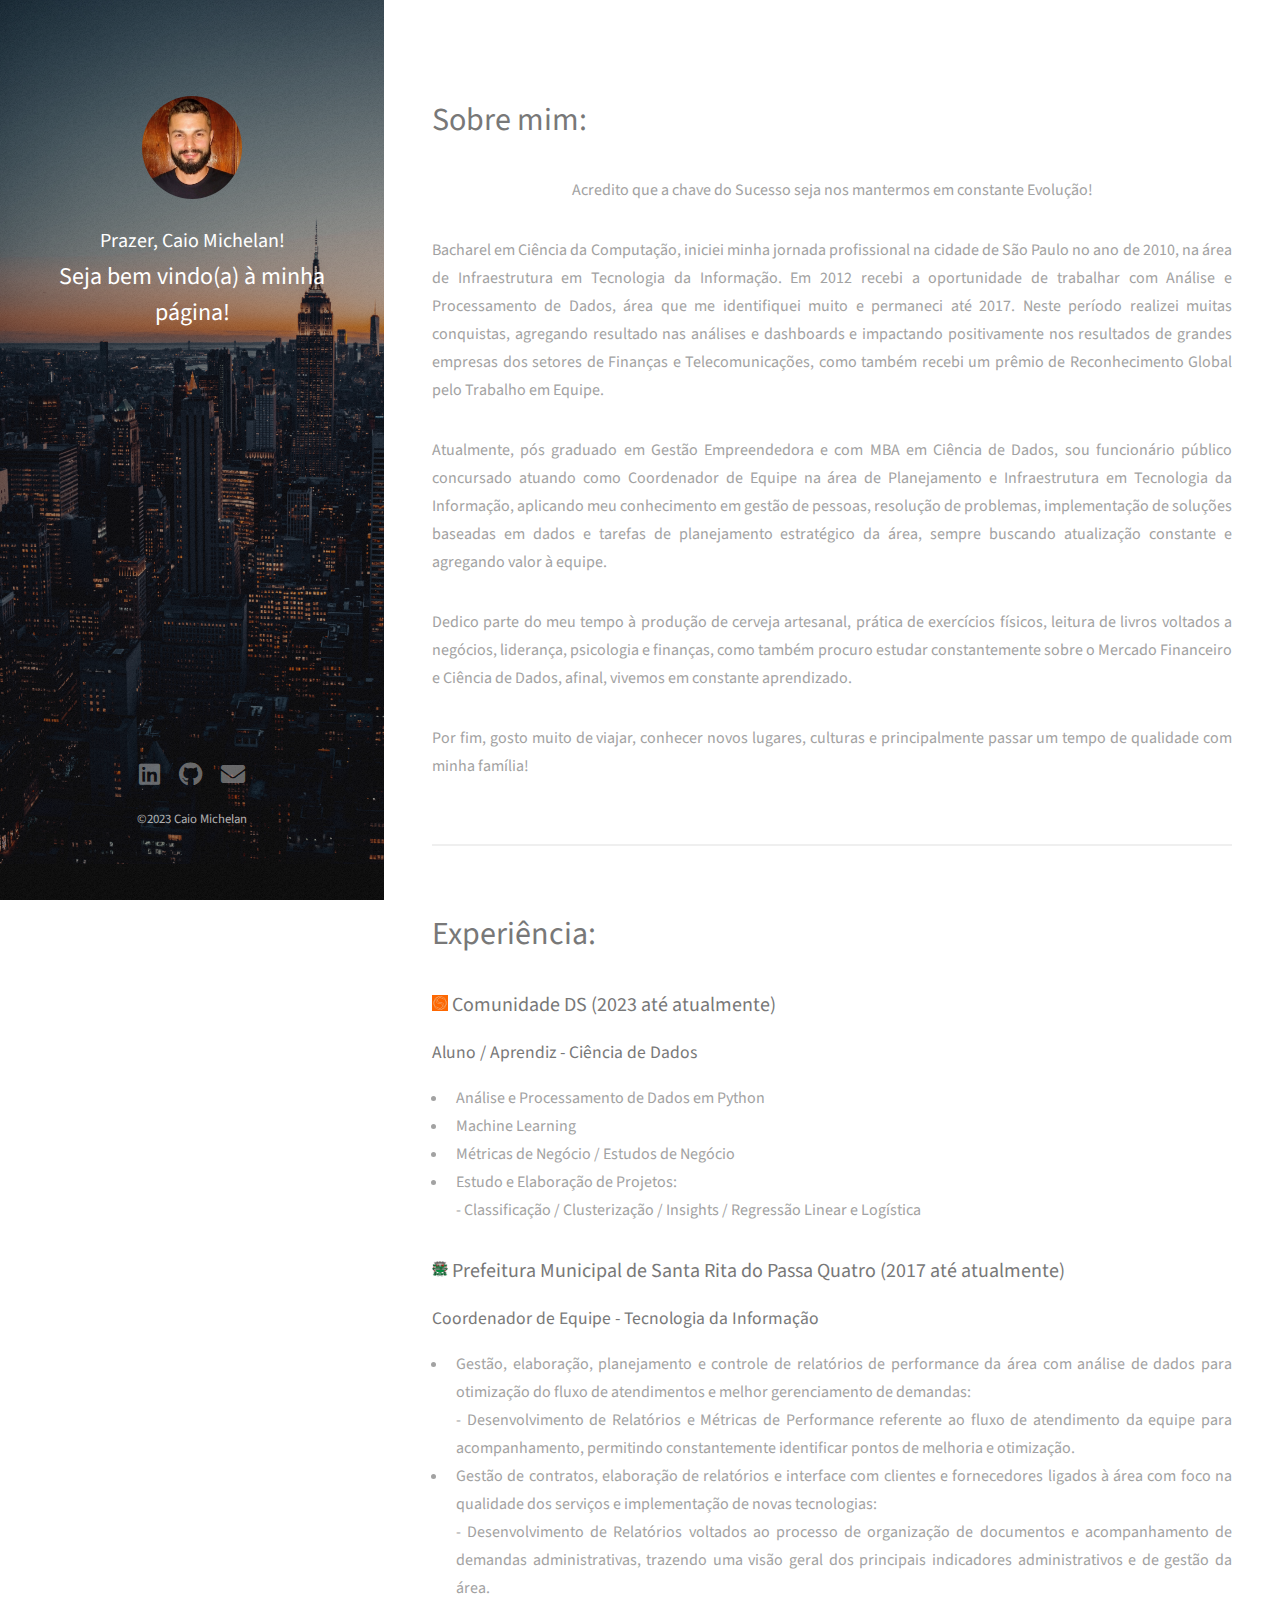
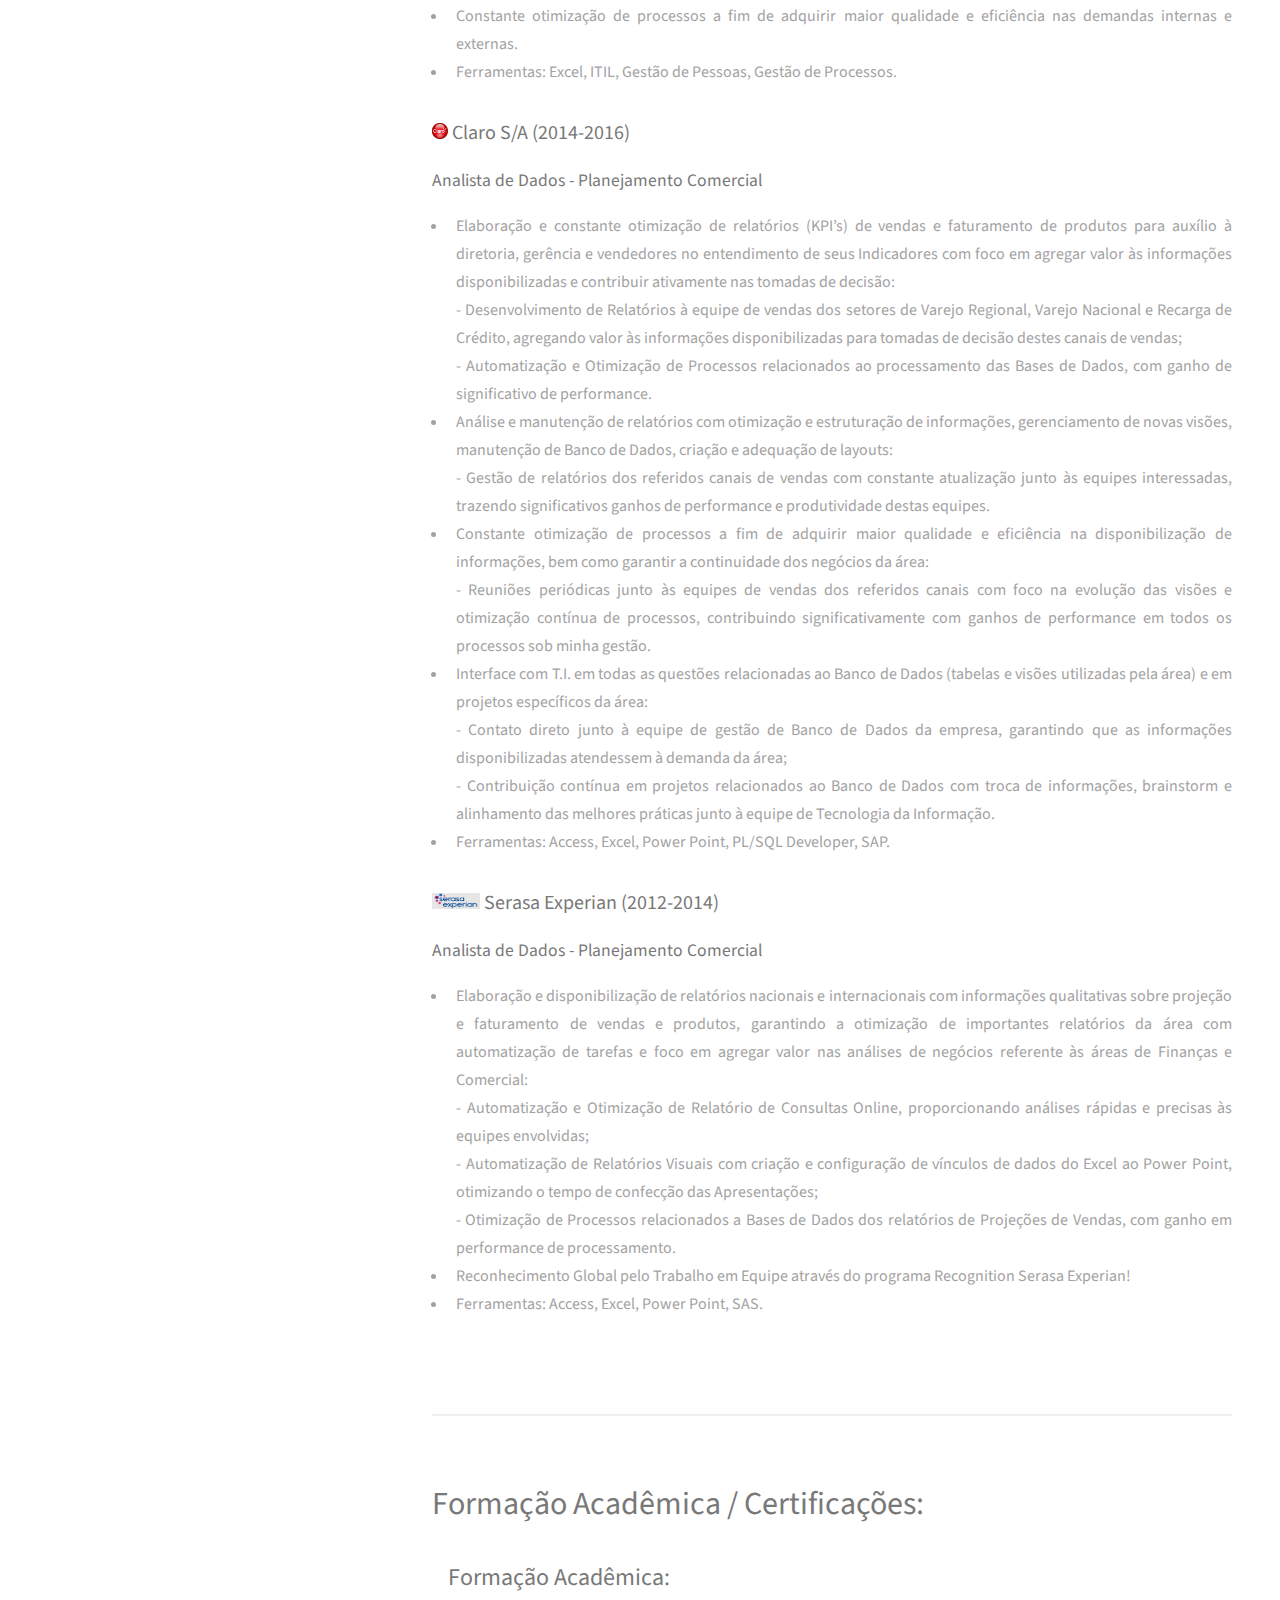
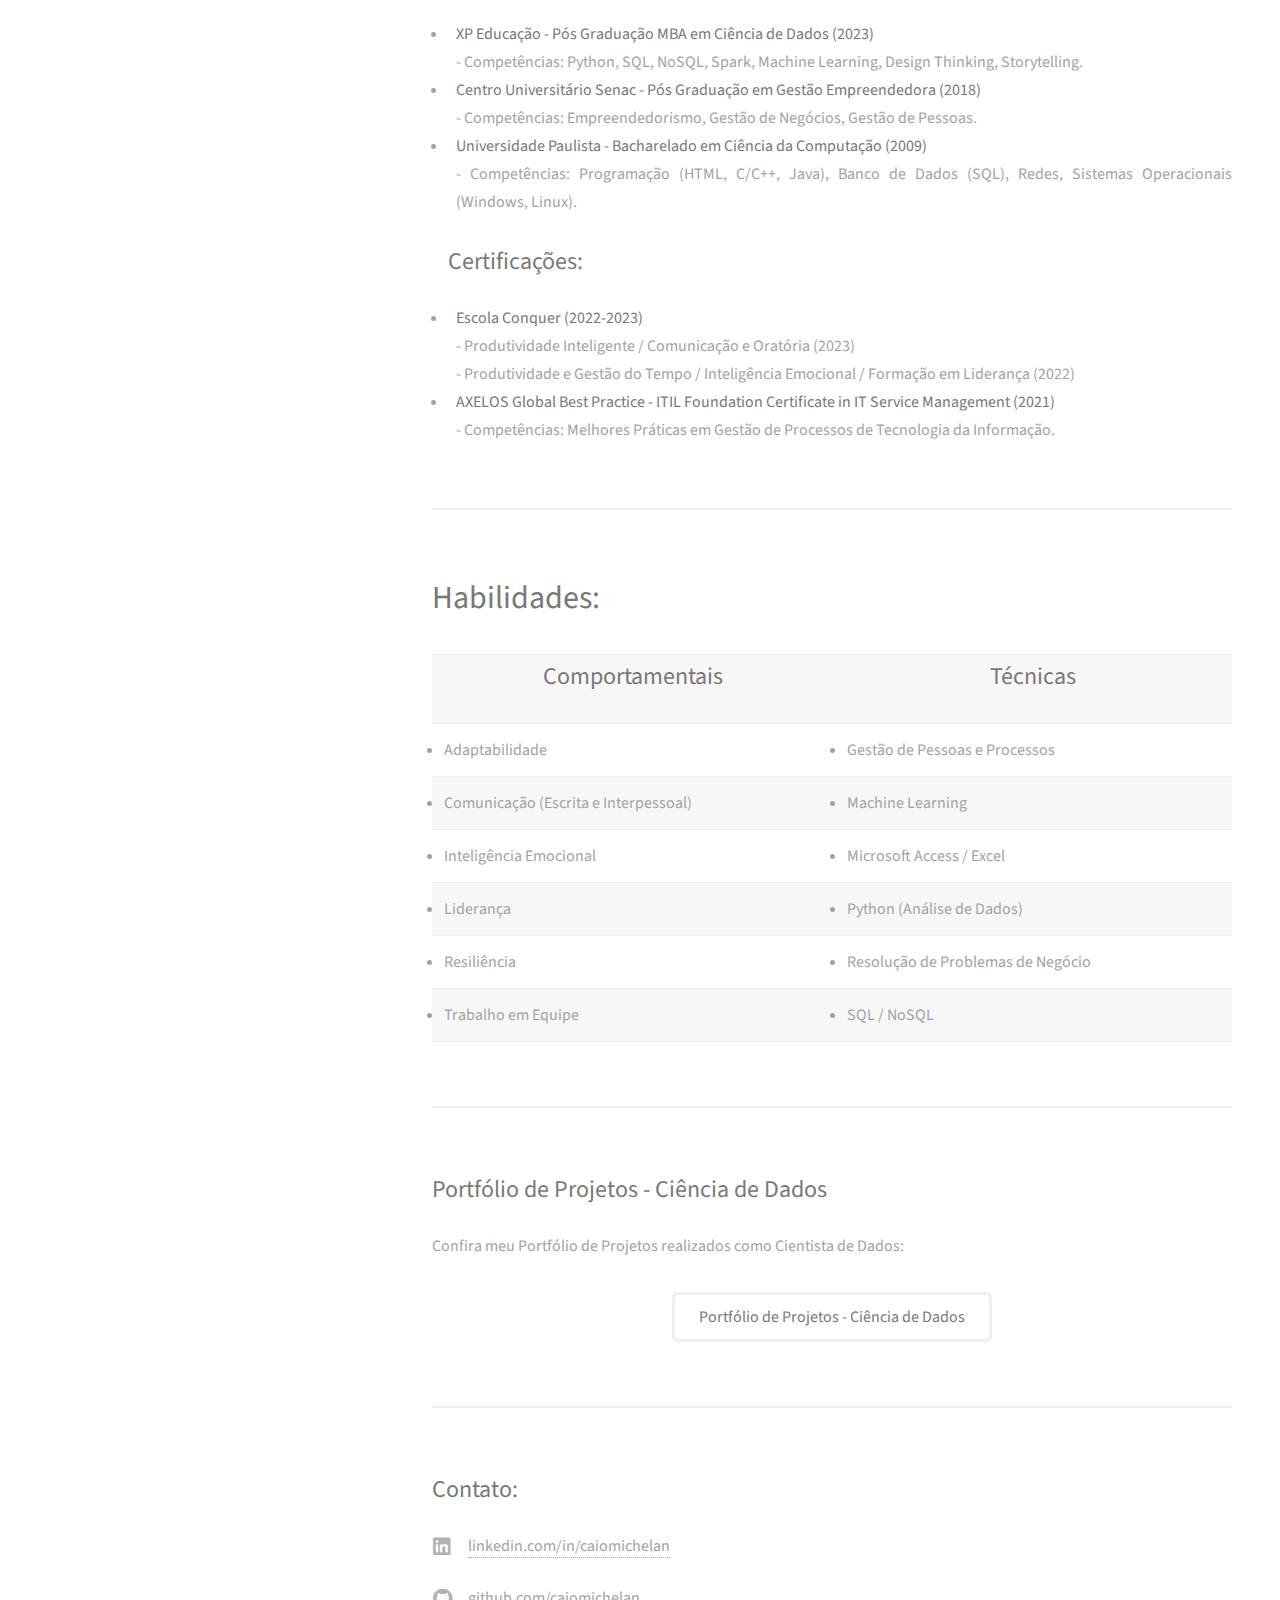
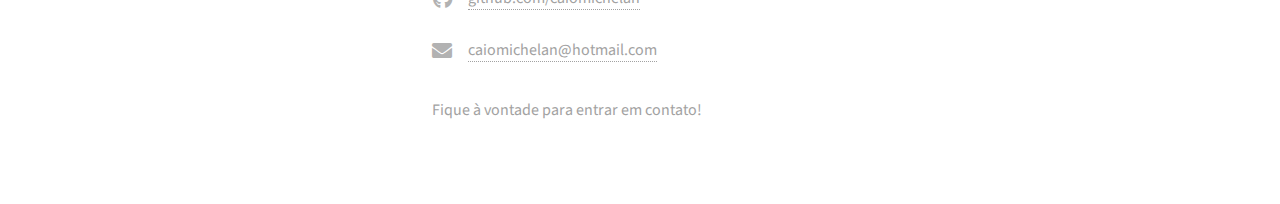
==== index.html @ e82c830a "Update Data" ====
<!DOCTYPE HTML>
<!--
	Página Pessoal
	Caio Michelan de Macedo
	Informações pessoais e profissionais
-->
<html>
	<head>
		<title>Caio Michelan</title>
		<meta charset="utf-8" />
		<meta name="viewport" content="width=device-width, initial-scale=1, user-scalable=no" />
		<link rel="stylesheet" href="assets/css/main.css" />
	</head>
	<body class="is-preload">

		<!-- Header -->
			<header id="header">
				<div class="inner" Align="center">
					<a href="index.html" class="image avatar"><img src="images/caio_michelan.jpg" alt="" /></a>
					<h1 Align="center"><strong>Prazer, Caio Michelan!<br /></strong></h1>
						<h2 Align="center">Seja bem vindo(a) à minha página!<br /></h2>
				</div>
			</header>

		<!-- Main -->
			<div id="main">

				<!-- About -->
					<section id="one">
						<header class="major">
							<h2>Sobre mim:</h2>
						</header>
						<p Align="center">Acredito que a chave do Sucesso seja nos mantermos em constante Evolução!</p>

						<p Align="justify">Bacharel em Ciência da Computação, iniciei minha jornada profissional na cidade de São Paulo no ano de 2010, 
							na área de Infraestrutura em Tecnologia da Informação. Em 2012 recebi a oportunidade de trabalhar com Análise e Processamento de Dados, 
							área que me identifiquei muito e permaneci até 2017. Neste período realizei muitas conquistas, 
							agregando resultado nas análises e dashboards e impactando positivamente nos resultados de grandes empresas dos setores de Finanças e Telecomunicações, 
							como também recebi um prêmio de Reconhecimento Global pelo Trabalho em Equipe.</p>
						<p Align="justify">Atualmente, pós graduado em Gestão Empreendedora e com MBA em Ciência de Dados, 
							sou funcionário público concursado atuando como Coordenador de Equipe na área de Planejamento e Infraestrutura em Tecnologia da Informação, 
							aplicando meu conhecimento em gestão de pessoas, resolução de problemas, implementação de soluções baseadas em dados e tarefas de planejamento 
							estratégico da área, sempre buscando atualização constante e agregando valor à equipe.</p>
							
						<p Align="justify">Dedico parte do meu tempo à produção de cerveja artesanal, prática de exercícios físicos, leitura de livros voltados a negócios, liderança, psicologia e finanças, 
							como também procuro estudar constantemente sobre o Mercado Financeiro e Ciência de Dados, afinal, vivemos em constante aprendizado.</p>
							
						<p Align="justify">Por fim, gosto muito de viajar, conhecer novos lugares, culturas e principalmente passar um tempo de qualidade com minha família!</p>
						</ul>
					</section>

				<!-- Experience -->
				<section id="two">
					<header class="major">
						<h2>Experiência:</h2>
					</header>
					<div class="row">
						<div>
							<h3> <img src="images/Comunidade_DS.jpg" width="16" height="16" /> Comunidade DS (2023 até atualmente)</h3>
							<h4>Aluno / Aprendiz - Ciência de Dados</h4>
							<ul>
								<li>Análise e Processamento de Dados em Python</li>
								<li>Machine Learning</li>
								<li>Métricas de Negócio / Estudos de Negócio</li>
								<li>Estudo e Elaboração de Projetos: <br />
									- Classificação / Clusterização / Insights / Regressão Linear e Logística
								</li>
							</ul>
							<h3> <img src="images/Prefeitura_Santa_Rita.jpg" width="16" height="16" /> Prefeitura Municipal de Santa Rita do Passa Quatro (2017 até atualmente)</h3>
							<h4>Coordenador de Equipe - Tecnologia da Informação</h4>
							<ul>
								<li Align="justify">Gestão, elaboração, planejamento e controle de relatórios de performance da área com análise de dados para otimização 
									do fluxo de atendimentos e melhor gerenciamento de demandas: <br />
									- Desenvolvimento de Relatórios e Métricas de Performance referente ao fluxo de atendimento da equipe para acompanhamento, 
									permitindo constantemente identificar pontos de melhoria e otimização.</li>
								<li Align="justify">Gestão de contratos, elaboração de relatórios e interface com clientes e fornecedores ligados à área com foco na qualidade 
									dos serviços e implementação de novas tecnologias: <br />
									- Desenvolvimento de Relatórios voltados ao processo de organização de documentos e acompanhamento de demandas administrativas, 
									trazendo uma visão geral dos principais indicadores administrativos e de gestão da área.</li>
								<li Align="justify">Constante otimização de processos a fim de adquirir maior qualidade e eficiência nas demandas internas e externas.</li>
								<li Align="justify">Ferramentas: Excel, ITIL, Gestão de Pessoas, Gestão de Processos.</li>
							</ul>
							<h3> <img src="images/Claro.jpg" width="16" height="16" /> Claro S/A (2014-2016)</h3>
							<h4>Analista de Dados - Planejamento Comercial</h4>
							<ul>
								<li Align="justify">Elaboração e constante otimização de relatórios (KPI’s) de vendas e faturamento de produtos para auxílio à diretoria, 
									gerência e vendedores no entendimento de seus Indicadores com foco em agregar valor às informações disponibilizadas e contribuir ativamente 
									nas tomadas de decisão: <br />
									- Desenvolvimento de Relatórios à equipe de vendas dos setores de Varejo Regional, Varejo Nacional e Recarga de Crédito, 
									agregando valor às informações disponibilizadas para tomadas de decisão destes canais de vendas; <br />
									- Automatização e Otimização de Processos relacionados ao processamento das Bases de Dados, com ganho de significativo de performance.</li>
								<li Align="justify">Análise e manutenção de relatórios com otimização e estruturação de informações, gerenciamento de novas visões, 
									manutenção de Banco de Dados, criação e adequação de layouts: <br />
									- Gestão de relatórios dos referidos canais de vendas com constante atualização junto às equipes interessadas, 
									trazendo significativos ganhos de performance e produtividade destas equipes.</li>
								<li Align="justify">Constante otimização de processos a fim de adquirir maior qualidade e eficiência na disponibilização de informações, 
									bem como garantir a continuidade dos negócios da área: <br />
									- Reuniões periódicas junto às equipes de vendas dos referidos canais com foco na evolução das visões e otimização contínua de processos, 
									contribuindo significativamente com ganhos de performance em todos os processos sob minha gestão.</li>
								<li Align="justify">Interface com T.I. em todas as questões relacionadas ao Banco de Dados (tabelas e visões utilizadas pela área) e em projetos específicos da área: <br />
									- Contato direto junto à equipe de gestão de Banco de Dados da empresa, garantindo que as informações disponibilizadas atendessem à 
									demanda da área; <br />
									- Contribuição contínua em projetos relacionados ao Banco de Dados com troca de informações, brainstorm e alinhamento das melhores práticas 
									junto à equipe de Tecnologia da Informação.</li>
								<li Align="justify">Ferramentas: Access, Excel, Power Point, PL/SQL Developer, SAP.</li>
							</ul>
							<h3> <img src="images/Serasa.jpg" width="48" height="16" /> Serasa Experian (2012-2014)</h3>
							<h4>Analista de Dados - Planejamento Comercial</h4>
							<ul>
								<li Align="justify">Elaboração e disponibilização de relatórios nacionais e internacionais com informações 
									qualitativas sobre projeção e faturamento de vendas e produtos, garantindo a otimização de importantes 
									relatórios da área com automatização de tarefas e foco em agregar valor nas análises de negócios referente 
									às áreas de Finanças e Comercial: <br />
								- Automatização e Otimização de Relatório de Consultas Online, proporcionando análises rápidas e precisas às equipes envolvidas; <br />
								- Automatização de Relatórios Visuais com criação e configuração de vínculos de dados do Excel ao Power Point, otimizando o tempo de confecção das Apresentações;<br />
								- Otimização de Processos relacionados a Bases de Dados dos relatórios de Projeções de Vendas, com ganho em performance de processamento.</li>
								<li Align="justify">Reconhecimento Global pelo Trabalho em Equipe através do programa Recognition Serasa Experian!</li>
								<li Align="justify">Ferramentas: Access, Excel, Power Point, SAS.</li>
							</ul>
						</div>
				</section>

				<!-- Academic Education -->
				<section id="three">
					<header class="major">
						<h2>Formação Acadêmica / Certificações:</h2>
					</header>
					<ul>
						<h2>Formação Acadêmica:</h2>
						<li Align="justify"><b>XP Educação - Pós Graduação MBA em Ciência de Dados (2023)</b><br />
							- Competências: Python, SQL, NoSQL, Spark, Machine Learning, Design Thinking, Storytelling.</li>
						<li Align="justify"><b>Centro Universitário Senac - Pós Graduação em Gestão Empreendedora (2018)</b><br />
							- Competências: Empreendedorismo, Gestão de Negócios, Gestão de Pessoas.</li>
						<li Align="justify"><b>Universidade Paulista - Bacharelado em Ciência da Computação (2009)</b><br />
							- Competências: Programação (HTML, C/C++, Java), Banco de Dados (SQL), Redes, Sistemas Operacionais (Windows, Linux).</li><br />
	
						<h2>Certificações:</h2>
						<li Align="justify"><b>Escola Conquer (2022-2023)</b><br />
							- Produtividade Inteligente / Comunicação e Oratória (2023) <br />
							- Produtividade e Gestão do Tempo / Inteligência Emocional / Formação em Liderança (2022)<br /></li>
						<li Align="justify"><b>AXELOS Global Best Practice - ITIL Foundation Certificate in IT Service Management (2021)</b><br />
							- Competências: Melhores Práticas em Gestão de Processos de Tecnologia da Informação.</li></li>
					</ul>
				</ul>
				</section>

				<!-- Skills -->
				<section id="four">
					<header class="major">
						<h2>Habilidades:</h2>
					</header>
					<table>
						<tr>
							<th><h2>Comportamentais</h2></th>
							<th><h2>Técnicas</h2></th>
						</tr>
						<tr>
							<td><li>Adaptabilidade</li></td>
							<td><li>Gestão de Pessoas e Processos</li></td>
						</tr>
						<tr>
							<td><li>Comunicação (Escrita e Interpessoal)</li></td>
							<td><li>Machine Learning</li></td>
						</tr>
						<tr>
							<td><li>Inteligência Emocional</li></td>
							<td><li>Microsoft Access / Excel</li></td>
						</tr>
						<tr>
							<td><li>Liderança</li></td>
							<td><li>Python (Análise de Dados)</li></td>
						</tr>
						<tr>
							<td><li>Resiliência</li></td>
							<td><li>Resolução de Problemas de Negócio</li></td>
						</tr>
						<tr>
							<td><li>Trabalho em Equipe</li></td>
							<td><li>SQL / NoSQL</li></td>
						</tr>
					</table>
				</section>

				<!-- Portfolio -->
					 <section id="five">
						<h2>Portfólio de Projetos - Ciência de Dados</h2>								
						<p Align="justify">Confira meu Portfólio de Projetos realizados como Cientista de Dados:</p>
						<p Align="center"><a href="portfolio.html" class="button">Portfólio de Projetos - Ciência de Dados</a></p>						
					</section>
				
				<!-- Contact -->
					<section id="six">
						<h2>Contato:</h2>
						<div class="row">
							<div class="col-4 col-12-small">
								<ul class="labeled-icons">
									<li>
										<h3 class="icon brands fa-linkedin"><span class="label">LinkedIn</span></h3>
										<a href="https://linkedin.com/in/caiomichelan/">linkedin.com/in/caiomichelan</a>
									</li>
									<li>
										<h3 class="icon brands fa-github"><span class="label">GitHub</span></h3>
										<a href="https://github.com/caiomichelan">github.com/caiomichelan</a>
									</li>
									<li>
										<h3 class="icon solid fa-envelope"><span class="label">Email</span></h3>
										<a href="mailto:caiomichelan@hotmail.com">caiomichelan@hotmail.com</a>
									</li>
								</ul>
							</div>
						</div>
						<p>Fique à vontade para entrar em contato!</p>
					</section>
			</div>

		<!-- Footer -->
			<footer id="footer" Align="center">
				<div class="inner">
					<ul class="icons">
						<li><a href="https://linkedin.com/in/caiomichelan/" class="icon brands fa-linkedin"><span class="label">LinkedIn</span></a></li>
						<li><a href="https://github.com/caiomichelan" class="icon brands fa-github"><span class="label">Github</span></a></li>
						<li><a href="mailto:caiomichelan@hotmail.com" class="icon solid fa-envelope"><span class="label">Email</span></a></li>
					</ul>
					<ul class="copyright">
						<p>
							&copy;2023 Caio Michelan <br />
						</p>
					</ul>
				</div>
			</footer>

		<!-- Scripts -->
			<script src="assets/js/jquery.min.js"></script>
			<script src="assets/js/jquery.poptrox.min.js"></script>
			<script src="assets/js/browser.min.js"></script>
			<script src="assets/js/breakpoints.min.js"></script>
			<script src="assets/js/util.js"></script>
			<script src="assets/js/main.js"></script>
	
	</body>
</html>
---- assets/css/main.css ----
@import url("fontawesome-all.min.css");
@import url("https://fonts.googleapis.com/css?family=Source+Sans+Pro:400,400italic");

/*
	Página Pessoal
	Caio Michelan de Macedo
	Informações pessoais e profissionais
*/

html, body, div, span, applet, object,
iframe, h1, h2, h3, h4, h5, h6, p, blockquote,
pre, a, abbr, acronym, address, big, cite,
code, del, dfn, em, img, ins, kbd, q, s, samp,
small, strike, strong, sub, sup, tt, var, b,
u, i, center, dl, dt, dd, ol, ul, li, fieldset,
form, label, legend, table, caption, tbody,
tfoot, thead, tr, th, td, article, aside,
canvas, details, embed, figure, figcaption,
footer, header, hgroup, menu, nav, output, ruby,
section, summary, time, mark, audio, video {
	margin: 0;
	padding: 0;
	border: 0;
	font-size: 100%;
	font: inherit;
	vertical-align: baseline;}

article, aside, details, figcaption, figure,
footer, header, hgroup, menu, nav, section {
	display: block;}

body {
	line-height: 1;
}

ol, ul {
	list-style: none;
}

blockquote, q {
	quotes: none;
}

	blockquote:before, blockquote:after, q:before, q:after {
		content: '';
		content: none;
	}

table {
	border-collapse: collapse;
	border-spacing: 0;
}

body {
	-webkit-text-size-adjust: none;
}

mark {
	background-color: transparent;
	color: inherit;
}

input::-moz-focus-inner {
	border: 0;
	padding: 0;
}

input, select, textarea {
	-moz-appearance: none;
	-webkit-appearance: none;
	-ms-appearance: none;
	appearance: none;
}

/* Basic */

	html {
		box-sizing: border-box;
	}

	*, *:before, *:after {
		box-sizing: inherit;
	}

	body {
		background: #fff;
	}

		body.is-preload *, body.is-preload *:before, body.is-preload *:after {
			-moz-animation: none !important;
			-webkit-animation: none !important;
			-ms-animation: none !important;
			animation: none !important;
			-moz-transition: none !important;
			-webkit-transition: none !important;
			-ms-transition: none !important;
			transition: none !important;
		}

	body, input, select, textarea {
		color: #a2a2a2;
		font-family: "Source Sans Pro", Helvetica, sans-serif;
		font-size: 16pt;
		font-weight: 400;
		line-height: 1.75em;
	}

	a {
		-moz-transition: color 0.2s ease-in-out, border-color 0.2s ease-in-out;
		-webkit-transition: color 0.2s ease-in-out, border-color 0.2s ease-in-out;
		-ms-transition: color 0.2s ease-in-out, border-color 0.2s ease-in-out;
		transition: color 0.2s ease-in-out, border-color 0.2s ease-in-out;
		border-bottom: dotted 1px;
		color: #246bf0;
		text-decoration: none;
	}

		a:hover {
			border-bottom-color: transparent;
			color: #246bf0 !important;
			text-decoration: none;
		}

	strong, b {
		color: #787878;
		font-weight: 400;
	}

	em, i {
		font-style: italic;
	}

	p {
		margin: 0 0 2em 0;
	}

	h1, h2, h3, h4, h5, h6 {
		color: #787878;
		font-weight: 400;
		line-height: 1em;
		margin: 0 0 1em 0;
	}

		h1 a, h2 a, h3 a, h4 a, h5 a, h6 a {
			color: inherit;
			text-decoration: none;
		}

	h1 {
		font-size: 2em;
		line-height: 1.5em;
	}

	h2 {
		font-size: 1.5em;
		line-height: 1.5em;
	}

	h3 {
		font-size: 1.25em;
		line-height: 1.5em;
	}

	h4 {
		font-size: 1.1em;
		line-height: 1.5em;
	}

	h5 {
		font-size: 0.9em;
		line-height: 1.5em;
	}

	h6 {
		font-size: 0.7em;
		line-height: 1.5em;
	}

	sub {
		font-size: 0.8em;
		position: relative;
		top: 0.5em;
	}

	sup {
		font-size: 0.8em;
		position: relative;
		top: -0.5em;
	}

	hr {
		border: 0;
		border-bottom: solid 2px #efefef;
		margin: 2em 0;
	}

		hr.major {
			margin: 3em 0;
		}

	blockquote {
		border-left: solid 6px #efefef;
		font-style: italic;
		margin: 0 0 2em 0;
		padding: 0.5em 0 0.5em 1.5em;
	}

	code {
		background: #f7f7f7;
		border-radius: 0.35em;
		border: solid 2px #efefef;
		font-family: "Courier New", monospace;
		font-size: 0.9em;
		margin: 0 0.25em;
		padding: 0.25em 0.65em;
	}

	pre {
		-webkit-overflow-scrolling: touch;
		font-family: "Courier New", monospace;
		font-size: 0.9em;
		margin: 0 0 2em 0;
	}

		pre code {
			display: block;
			line-height: 1.75em;
			padding: 1em 1.5em;
			overflow-x: auto;
		}

	.align-left {
		text-align: left;
	}

	.align-center {
		text-align: center;
	}

	.align-right {
		text-align: right;
	}

/* Container */

	.container {
		margin: 0 auto;
		max-width: calc(100% - 4em);
		width: 100%;
	}

		.container.xsmall {
			width: 25%;
		}

		.container.small {
			width: 50%;
		}

		.container.medium {
			width: 75%;
		}

		.container.large {
			width: 125%;
		}

		.container.xlarge {
			width: 150%;
		}

		.container.max {
			width: 100%;
		}

		@media screen and (max-width: 980px) {

			.container {
				width: 100% !important;
				max-width: 100% !important;
			}

		}

		@media screen and (max-width: 480px) {

			.container {
				max-width: calc(100% - 3em);
			}

		}

/* Row */

	.row {
		display: flex;
		flex-wrap: wrap;
		box-sizing: border-box;
		align-items: stretch;
	}

		.row > * {
			box-sizing: border-box;
		}

		.row.gtr-uniform > * > :last-child {
			margin-bottom: 0;
		}

		.row.aln-left {
			justify-content: flex-start;
		}

		.row.aln-center {
			justify-content: center;
		}

		.row.aln-right {
			justify-content: flex-end;
		}

		.row.aln-top {
			align-items: flex-start;
		}

		.row.aln-middle {
			align-items: center;
		}

		.row.aln-bottom {
			align-items: flex-end;
		}

		.row > .imp {
			order: -1;
		}

		.row > .col-1 {
			width: 8.33333%;
		}

		.row > .off-1 {
			margin-left: 8.33333%;
		}

		.row > .col-2 {
			width: 16.66667%;
		}

		.row > .off-2 {
			margin-left: 16.66667%;
		}

		.row > .col-3 {
			width: 25%;
		}

		.row > .off-3 {
			margin-left: 25%;
		}

		.row > .col-4 {
			width: 33.33333%;
		}

		.row > .off-4 {
			margin-left: 33.33333%;
		}

		.row > .col-5 {
			width: 41.66667%;
		}

		.row > .off-5 {
			margin-left: 41.66667%;
		}

		.row > .col-6 {
			width: 50%;
		}

		.row > .off-6 {
			margin-left: 50%;
		}

		.row > .col-7 {
			width: 58.33333%;
		}

		.row > .off-7 {
			margin-left: 58.33333%;
		}

		.row > .col-8 {
			width: 66.66667%;
		}

		.row > .off-8 {
			margin-left: 66.66667%;
		}

		.row > .col-9 {
			width: 75%;
		}

		.row > .off-9 {
			margin-left: 75%;
		}

		.row > .col-10 {
			width: 83.33333%;
		}

		.row > .off-10 {
			margin-left: 83.33333%;
		}

		.row > .col-11 {
			width: 91.66667%;
		}

		.row > .off-11 {
			margin-left: 91.66667%;
		}

		.row > .col-12 {
			width: 100%;
		}

		.row > .off-12 {
			margin-left: 100%;
		}

		.row.gtr-0 {
			margin-top: 0;
			margin-left: 0em;
		}

			.row.gtr-0 > * {
				padding: 0 0 0 0em;
			}

			.row.gtr-0.gtr-uniform {
				margin-top: 0em;
			}

				.row.gtr-0.gtr-uniform > * {
					padding-top: 0em;
				}

		.row.gtr-25 {
			margin-top: 0;
			margin-left: -0.625em;
		}

			.row.gtr-25 > * {
				padding: 0 0 0 0.625em;
			}

			.row.gtr-25.gtr-uniform {
				margin-top: -0.625em;
			}

				.row.gtr-25.gtr-uniform > * {
					padding-top: 0.625em;
				}

		.row.gtr-50 {
			margin-top: 0;
			margin-left: -1.25em;
		}

			.row.gtr-50 > * {
				padding: 0 0 0 1.25em;
			}

			.row.gtr-50.gtr-uniform {
				margin-top: -1.25em;
			}

				.row.gtr-50.gtr-uniform > * {
					padding-top: 1.25em;
				}

		.row {
			margin-top: 0;
			margin-left: -2.5em;
		}

			.row > * {
				padding: 0 0 0 2.5em;
			}

			.row.gtr-uniform {
				margin-top: -2.5em;
			}

				.row.gtr-uniform > * {
					padding-top: 2.5em;
				}

		.row.gtr-150 {
			margin-top: 0;
			margin-left: -3.75em;
		}

			.row.gtr-150 > * {
				padding: 0 0 0 3.75em;
			}

			.row.gtr-150.gtr-uniform {
				margin-top: -3.75em;
			}

				.row.gtr-150.gtr-uniform > * {
					padding-top: 3.75em;
				}

		.row.gtr-200 {
			margin-top: 0;
			margin-left: -5em;
		}

			.row.gtr-200 > * {
				padding: 0 0 0 5em;
			}

			.row.gtr-200.gtr-uniform {
				margin-top: -5em;
			}

				.row.gtr-200.gtr-uniform > * {
					padding-top: 5em;
				}

		@media screen and (max-width: 1800px) {

			.row {
				display: flex;
				flex-wrap: wrap;
				box-sizing: border-box;
				align-items: stretch;
			}

				.row > * {
					box-sizing: border-box;
				}

				.row.gtr-uniform > * > :last-child {
					margin-bottom: 0;
				}

				.row.aln-left {
					justify-content: flex-start;
				}

				.row.aln-center {
					justify-content: center;
				}

				.row.aln-right {
					justify-content: flex-end;
				}

				.row.aln-top {
					align-items: flex-start;
				}

				.row.aln-middle {
					align-items: center;
				}

				.row.aln-bottom {
					align-items: flex-end;
				}

				.row > .imp-xlarge {
					order: -1;
				}

				.row > .col-1-xlarge {
					width: 8.33333%;
				}

				.row > .off-1-xlarge {
					margin-left: 8.33333%;
				}

				.row > .col-2-xlarge {
					width: 16.66667%;
				}

				.row > .off-2-xlarge {
					margin-left: 16.66667%;
				}

				.row > .col-3-xlarge {
					width: 25%;
				}

				.row > .off-3-xlarge {
					margin-left: 25%;
				}

				.row > .col-4-xlarge {
					width: 33.33333%;
				}

				.row > .off-4-xlarge {
					margin-left: 33.33333%;
				}

				.row > .col-5-xlarge {
					width: 41.66667%;
				}

				.row > .off-5-xlarge {
					margin-left: 41.66667%;
				}

				.row > .col-6-xlarge {
					width: 50%;
				}

				.row > .off-6-xlarge {
					margin-left: 50%;
				}

				.row > .col-7-xlarge {
					width: 58.33333%;
				}

				.row > .off-7-xlarge {
					margin-left: 58.33333%;
				}

				.row > .col-8-xlarge {
					width: 66.66667%;
				}

				.row > .off-8-xlarge {
					margin-left: 66.66667%;
				}

				.row > .col-9-xlarge {
					width: 75%;
				}

				.row > .off-9-xlarge {
					margin-left: 75%;
				}

				.row > .col-10-xlarge {
					width: 83.33333%;
				}

				.row > .off-10-xlarge {
					margin-left: 83.33333%;
				}

				.row > .col-11-xlarge {
					width: 91.66667%;
				}

				.row > .off-11-xlarge {
					margin-left: 91.66667%;
				}

				.row > .col-12-xlarge {
					width: 100%;
				}

				.row > .off-12-xlarge {
					margin-left: 100%;
				}

				.row.gtr-0 {
					margin-top: 0;
					margin-left: 0em;
				}

					.row.gtr-0 > * {
						padding: 0 0 0 0em;
					}

					.row.gtr-0.gtr-uniform {
						margin-top: 0em;
					}

						.row.gtr-0.gtr-uniform > * {
							padding-top: 0em;
						}

				.row.gtr-25 {
					margin-top: 0;
					margin-left: -0.625em;
				}

					.row.gtr-25 > * {
						padding: 0 0 0 0.625em;
					}

					.row.gtr-25.gtr-uniform {
						margin-top: -0.625em;
					}

						.row.gtr-25.gtr-uniform > * {
							padding-top: 0.625em;
						}

				.row.gtr-50 {
					margin-top: 0;
					margin-left: -1.25em;
				}

					.row.gtr-50 > * {
						padding: 0 0 0 1.25em;
					}

					.row.gtr-50.gtr-uniform {
						margin-top: -1.25em;
					}

						.row.gtr-50.gtr-uniform > * {
							padding-top: 1.25em;
						}

				.row {
					margin-top: 0;
					margin-left: -2.5em;
				}

					.row > * {
						padding: 0 0 0 2.5em;
					}

					.row.gtr-uniform {
						margin-top: -2.5em;
					}

						.row.gtr-uniform > * {
							padding-top: 2.5em;
						}

				.row.gtr-150 {
					margin-top: 0;
					margin-left: -3.75em;
				}

					.row.gtr-150 > * {
						padding: 0 0 0 3.75em;
					}

					.row.gtr-150.gtr-uniform {
						margin-top: -3.75em;
					}

						.row.gtr-150.gtr-uniform > * {
							padding-top: 3.75em;
						}

				.row.gtr-200 {
					margin-top: 0;
					margin-left: -5em;
				}

					.row.gtr-200 > * {
						padding: 0 0 0 5em;
					}

					.row.gtr-200.gtr-uniform {
						margin-top: -5em;
					}

						.row.gtr-200.gtr-uniform > * {
							padding-top: 5em;
						}

		}

		@media screen and (max-width: 1280px) {

			.row {
				display: flex;
				flex-wrap: wrap;
				box-sizing: border-box;
				align-items: stretch;
			}

				.row > * {
					box-sizing: border-box;
				}

				.row.gtr-uniform > * > :last-child {
					margin-bottom: 0;
				}

				.row.aln-left {
					justify-content: flex-start;
				}

				.row.aln-center {
					justify-content: center;
				}

				.row.aln-right {
					justify-content: flex-end;
				}

				.row.aln-top {
					align-items: flex-start;
				}

				.row.aln-middle {
					align-items: center;
				}

				.row.aln-bottom {
					align-items: flex-end;
				}

				.row > .imp-large {
					order: -1;
				}

				.row > .col-1-large {
					width: 8.33333%;
				}

				.row > .off-1-large {
					margin-left: 8.33333%;
				}

				.row > .col-2-large {
					width: 16.66667%;
				}

				.row > .off-2-large {
					margin-left: 16.66667%;
				}

				.row > .col-3-large {
					width: 25%;
				}

				.row > .off-3-large {
					margin-left: 25%;
				}

				.row > .col-4-large {
					width: 33.33333%;
				}

				.row > .off-4-large {
					margin-left: 33.33333%;
				}

				.row > .col-5-large {
					width: 41.66667%;
				}

				.row > .off-5-large {
					margin-left: 41.66667%;
				}

				.row > .col-6-large {
					width: 50%;
				}

				.row > .off-6-large {
					margin-left: 50%;
				}

				.row > .col-7-large {
					width: 58.33333%;
				}

				.row > .off-7-large {
					margin-left: 58.33333%;
				}

				.row > .col-8-large {
					width: 66.66667%;
				}

				.row > .off-8-large {
					margin-left: 66.66667%;
				}

				.row > .col-9-large {
					width: 75%;
				}

				.row > .off-9-large {
					margin-left: 75%;
				}

				.row > .col-10-large {
					width: 83.33333%;
				}

				.row > .off-10-large {
					margin-left: 83.33333%;
				}

				.row > .col-11-large {
					width: 91.66667%;
				}

				.row > .off-11-large {
					margin-left: 91.66667%;
				}

				.row > .col-12-large {
					width: 100%;
				}

				.row > .off-12-large {
					margin-left: 100%;
				}

				.row.gtr-0 {
					margin-top: 0;
					margin-left: 0em;
				}

					.row.gtr-0 > * {
						padding: 0 0 0 0em;
					}

					.row.gtr-0.gtr-uniform {
						margin-top: 0em;
					}

						.row.gtr-0.gtr-uniform > * {
							padding-top: 0em;
						}

				.row.gtr-25 {
					margin-top: 0;
					margin-left: -0.5em;
				}

					.row.gtr-25 > * {
						padding: 0 0 0 0.5em;
					}

					.row.gtr-25.gtr-uniform {
						margin-top: -0.5em;
					}

						.row.gtr-25.gtr-uniform > * {
							padding-top: 0.5em;
						}

				.row.gtr-50 {
					margin-top: 0;
					margin-left: -1em;
				}

					.row.gtr-50 > * {
						padding: 0 0 0 1em;
					}

					.row.gtr-50.gtr-uniform {
						margin-top: -1em;
					}

						.row.gtr-50.gtr-uniform > * {
							padding-top: 1em;
						}

				.row {
					margin-top: 0;
					margin-left: -2em;
				}

					.row > * {
						padding: 0 0 0 2em;
					}

					.row.gtr-uniform {
						margin-top: -2em;
					}

						.row.gtr-uniform > * {
							padding-top: 2em;
						}

				.row.gtr-150 {
					margin-top: 0;
					margin-left: -3em;
				}

					.row.gtr-150 > * {
						padding: 0 0 0 3em;
					}

					.row.gtr-150.gtr-uniform {
						margin-top: -3em;
					}

						.row.gtr-150.gtr-uniform > * {
							padding-top: 3em;
						}

				.row.gtr-200 {
					margin-top: 0;
					margin-left: -4em;
				}

					.row.gtr-200 > * {
						padding: 0 0 0 4em;
					}

					.row.gtr-200.gtr-uniform {
						margin-top: -4em;
					}

						.row.gtr-200.gtr-uniform > * {
							padding-top: 4em;
						}

		}

		@media screen and (max-width: 980px) {

			.row {
				display: flex;
				flex-wrap: wrap;
				box-sizing: border-box;
				align-items: stretch;
			}

				.row > * {
					box-sizing: border-box;
				}

				.row.gtr-uniform > * > :last-child {
					margin-bottom: 0;
				}

				.row.aln-left {
					justify-content: flex-start;
				}

				.row.aln-center {
					justify-content: center;
				}

				.row.aln-right {
					justify-content: flex-end;
				}

				.row.aln-top {
					align-items: flex-start;
				}

				.row.aln-middle {
					align-items: center;
				}

				.row.aln-bottom {
					align-items: flex-end;
				}

				.row > .imp-medium {
					order: -1;
				}

				.row > .col-1-medium {
					width: 8.33333%;
				}

				.row > .off-1-medium {
					margin-left: 8.33333%;
				}

				.row > .col-2-medium {
					width: 16.66667%;
				}

				.row > .off-2-medium {
					margin-left: 16.66667%;
				}

				.row > .col-3-medium {
					width: 25%;
				}

				.row > .off-3-medium {
					margin-left: 25%;
				}

				.row > .col-4-medium {
					width: 33.33333%;
				}

				.row > .off-4-medium {
					margin-left: 33.33333%;
				}

				.row > .col-5-medium {
					width: 41.66667%;
				}

				.row > .off-5-medium {
					margin-left: 41.66667%;
				}

				.row > .col-6-medium {
					width: 50%;
				}

				.row > .off-6-medium {
					margin-left: 50%;
				}

				.row > .col-7-medium {
					width: 58.33333%;
				}

				.row > .off-7-medium {
					margin-left: 58.33333%;
				}

				.row > .col-8-medium {
					width: 66.66667%;
				}

				.row > .off-8-medium {
					margin-left: 66.66667%;
				}

				.row > .col-9-medium {
					width: 75%;
				}

				.row > .off-9-medium {
					margin-left: 75%;
				}

				.row > .col-10-medium {
					width: 83.33333%;
				}

				.row > .off-10-medium {
					margin-left: 83.33333%;
				}

				.row > .col-11-medium {
					width: 91.66667%;
				}

				.row > .off-11-medium {
					margin-left: 91.66667%;
				}

				.row > .col-12-medium {
					width: 100%;
				}

				.row > .off-12-medium {
					margin-left: 100%;
				}

				.row.gtr-0 {
					margin-top: 0;
					margin-left: 0em;
				}

					.row.gtr-0 > * {
						padding: 0 0 0 0em;
					}

					.row.gtr-0.gtr-uniform {
						margin-top: 0em;
					}

						.row.gtr-0.gtr-uniform > * {
							padding-top: 0em;
						}

				.row.gtr-25 {
					margin-top: 0;
					margin-left: -0.5em;
				}

					.row.gtr-25 > * {
						padding: 0 0 0 0.5em;
					}

					.row.gtr-25.gtr-uniform {
						margin-top: -0.5em;
					}

						.row.gtr-25.gtr-uniform > * {
							padding-top: 0.5em;
						}

				.row.gtr-50 {
					margin-top: 0;
					margin-left: -1em;
				}

					.row.gtr-50 > * {
						padding: 0 0 0 1em;
					}

					.row.gtr-50.gtr-uniform {
						margin-top: -1em;
					}

						.row.gtr-50.gtr-uniform > * {
							padding-top: 1em;
						}

				.row {
					margin-top: 0;
					margin-left: -2em;
				}

					.row > * {
						padding: 0 0 0 2em;
					}

					.row.gtr-uniform {
						margin-top: -2em;
					}

						.row.gtr-uniform > * {
							padding-top: 2em;
						}

				.row.gtr-150 {
					margin-top: 0;
					margin-left: -3em;
				}

					.row.gtr-150 > * {
						padding: 0 0 0 3em;
					}

					.row.gtr-150.gtr-uniform {
						margin-top: -3em;
					}

						.row.gtr-150.gtr-uniform > * {
							padding-top: 3em;
						}

				.row.gtr-200 {
					margin-top: 0;
					margin-left: -4em;
				}

					.row.gtr-200 > * {
						padding: 0 0 0 4em;
					}

					.row.gtr-200.gtr-uniform {
						margin-top: -4em;
					}

						.row.gtr-200.gtr-uniform > * {
							padding-top: 4em;
						}

		}

		@media screen and (max-width: 736px) {

			.row {
				display: flex;
				flex-wrap: wrap;
				box-sizing: border-box;
				align-items: stretch;
			}

				.row > * {
					box-sizing: border-box;
				}

				.row.gtr-uniform > * > :last-child {
					margin-bottom: 0;
				}

				.row.aln-left {
					justify-content: flex-start;
				}

				.row.aln-center {
					justify-content: center;
				}

				.row.aln-right {
					justify-content: flex-end;
				}

				.row.aln-top {
					align-items: flex-start;
				}

				.row.aln-middle {
					align-items: center;
				}

				.row.aln-bottom {
					align-items: flex-end;
				}

				.row > .imp-small {
					order: -1;
				}

				.row > .col-1-small {
					width: 8.33333%;
				}

				.row > .off-1-small {
					margin-left: 8.33333%;
				}

				.row > .col-2-small {
					width: 16.66667%;
				}

				.row > .off-2-small {
					margin-left: 16.66667%;
				}

				.row > .col-3-small {
					width: 25%;
				}

				.row > .off-3-small {
					margin-left: 25%;
				}

				.row > .col-4-small {
					width: 33.33333%;
				}

				.row > .off-4-small {
					margin-left: 33.33333%;
				}

				.row > .col-5-small {
					width: 41.66667%;
				}

				.row > .off-5-small {
					margin-left: 41.66667%;
				}

				.row > .col-6-small {
					width: 50%;
				}

				.row > .off-6-small {
					margin-left: 50%;
				}

				.row > .col-7-small {
					width: 58.33333%;
				}

				.row > .off-7-small {
					margin-left: 58.33333%;
				}

				.row > .col-8-small {
					width: 66.66667%;
				}

				.row > .off-8-small {
					margin-left: 66.66667%;
				}

				.row > .col-9-small {
					width: 75%;
				}

				.row > .off-9-small {
					margin-left: 75%;
				}

				.row > .col-10-small {
					width: 83.33333%;
				}

				.row > .off-10-small {
					margin-left: 83.33333%;
				}

				.row > .col-11-small {
					width: 91.66667%;
				}

				.row > .off-11-small {
					margin-left: 91.66667%;
				}

				.row > .col-12-small {
					width: 100%;
				}

				.row > .off-12-small {
					margin-left: 100%;
				}

				.row.gtr-0 {
					margin-top: 0;
					margin-left: 0em;
				}

					.row.gtr-0 > * {
						padding: 0 0 0 0em;
					}

					.row.gtr-0.gtr-uniform {
						margin-top: 0em;
					}

						.row.gtr-0.gtr-uniform > * {
							padding-top: 0em;
						}

				.row.gtr-25 {
					margin-top: 0;
					margin-left: -0.375em;
				}

					.row.gtr-25 > * {
						padding: 0 0 0 0.375em;
					}

					.row.gtr-25.gtr-uniform {
						margin-top: -0.375em;
					}

						.row.gtr-25.gtr-uniform > * {
							padding-top: 0.375em;
						}

				.row.gtr-50 {
					margin-top: 0;
					margin-left: -0.75em;
				}

					.row.gtr-50 > * {
						padding: 0 0 0 0.75em;
					}

					.row.gtr-50.gtr-uniform {
						margin-top: -0.75em;
					}

						.row.gtr-50.gtr-uniform > * {
							padding-top: 0.75em;
						}

				.row {
					margin-top: 0;
					margin-left: -1.5em;
				}

					.row > * {
						padding: 0 0 0 1.5em;
					}

					.row.gtr-uniform {
						margin-top: -1.5em;
					}

						.row.gtr-uniform > * {
							padding-top: 1.5em;
						}

				.row.gtr-150 {
					margin-top: 0;
					margin-left: -2.25em;
				}

					.row.gtr-150 > * {
						padding: 0 0 0 2.25em;
					}

					.row.gtr-150.gtr-uniform {
						margin-top: -2.25em;
					}

						.row.gtr-150.gtr-uniform > * {
							padding-top: 2.25em;
						}

				.row.gtr-200 {
					margin-top: 0;
					margin-left: -3em;
				}

					.row.gtr-200 > * {
						padding: 0 0 0 3em;
					}

					.row.gtr-200.gtr-uniform {
						margin-top: -3em;
					}

						.row.gtr-200.gtr-uniform > * {
							padding-top: 3em;
						}

		}

		@media screen and (max-width: 480px) {

			.row {
				display: flex;
				flex-wrap: wrap;
				box-sizing: border-box;
				align-items: stretch;
			}

				.row > * {
					box-sizing: border-box;
				}

				.row.gtr-uniform > * > :last-child {
					margin-bottom: 0;
				}

				.row.aln-left {
					justify-content: flex-start;
				}

				.row.aln-center {
					justify-content: center;
				}

				.row.aln-right {
					justify-content: flex-end;
				}

				.row.aln-top {
					align-items: flex-start;
				}

				.row.aln-middle {
					align-items: center;
				}

				.row.aln-bottom {
					align-items: flex-end;
				}

				.row > .imp-xsmall {
					order: -1;
				}

				.row > .col-1-xsmall {
					width: 8.33333%;
				}

				.row > .off-1-xsmall {
					margin-left: 8.33333%;
				}

				.row > .col-2-xsmall {
					width: 16.66667%;
				}

				.row > .off-2-xsmall {
					margin-left: 16.66667%;
				}

				.row > .col-3-xsmall {
					width: 25%;
				}

				.row > .off-3-xsmall {
					margin-left: 25%;
				}

				.row > .col-4-xsmall {
					width: 33.33333%;
				}

				.row > .off-4-xsmall {
					margin-left: 33.33333%;
				}

				.row > .col-5-xsmall {
					width: 41.66667%;
				}

				.row > .off-5-xsmall {
					margin-left: 41.66667%;
				}

				.row > .col-6-xsmall {
					width: 50%;
				}

				.row > .off-6-xsmall {
					margin-left: 50%;
				}

				.row > .col-7-xsmall {
					width: 58.33333%;
				}

				.row > .off-7-xsmall {
					margin-left: 58.33333%;
				}

				.row > .col-8-xsmall {
					width: 66.66667%;
				}

				.row > .off-8-xsmall {
					margin-left: 66.66667%;
				}

				.row > .col-9-xsmall {
					width: 75%;
				}

				.row > .off-9-xsmall {
					margin-left: 75%;
				}

				.row > .col-10-xsmall {
					width: 83.33333%;
				}

				.row > .off-10-xsmall {
					margin-left: 83.33333%;
				}

				.row > .col-11-xsmall {
					width: 91.66667%;
				}

				.row > .off-11-xsmall {
					margin-left: 91.66667%;
				}

				.row > .col-12-xsmall {
					width: 100%;
				}

				.row > .off-12-xsmall {
					margin-left: 100%;
				}

				.row.gtr-0 {
					margin-top: 0;
					margin-left: 0em;
				}

					.row.gtr-0 > * {
						padding: 0 0 0 0em;
					}

					.row.gtr-0.gtr-uniform {
						margin-top: 0em;
					}

						.row.gtr-0.gtr-uniform > * {
							padding-top: 0em;
						}

				.row.gtr-25 {
					margin-top: 0;
					margin-left: -0.375em;
				}

					.row.gtr-25 > * {
						padding: 0 0 0 0.375em;
					}

					.row.gtr-25.gtr-uniform {
						margin-top: -0.375em;
					}

						.row.gtr-25.gtr-uniform > * {
							padding-top: 0.375em;
						}

				.row.gtr-50 {
					margin-top: 0;
					margin-left: -0.75em;
				}

					.row.gtr-50 > * {
						padding: 0 0 0 0.75em;
					}

					.row.gtr-50.gtr-uniform {
						margin-top: -0.75em;
					}

						.row.gtr-50.gtr-uniform > * {
							padding-top: 0.75em;
						}

				.row {
					margin-top: 0;
					margin-left: -1.5em;
				}

					.row > * {
						padding: 0 0 0 1.5em;
					}

					.row.gtr-uniform {
						margin-top: -1.5em;
					}

						.row.gtr-uniform > * {
							padding-top: 1.5em;
						}

				.row.gtr-150 {
					margin-top: 0;
					margin-left: -2.25em;
				}

					.row.gtr-150 > * {
						padding: 0 0 0 2.25em;
					}

					.row.gtr-150.gtr-uniform {
						margin-top: -2.25em;
					}

						.row.gtr-150.gtr-uniform > * {
							padding-top: 2.25em;
						}

				.row.gtr-200 {
					margin-top: 0;
					margin-left: -3em;
				}

					.row.gtr-200 > * {
						padding: 0 0 0 3em;
					}

					.row.gtr-200.gtr-uniform {
						margin-top: -3em;
					}

						.row.gtr-200.gtr-uniform > * {
							padding-top: 3em;
						}

		}

/* Section/Article */

	section.special, article.special {
		text-align: center;
	}

	header p {
		color: #b2b2b2;
		position: relative;
		margin: 0 0 1.5em 0;
	}

	header h2 + p {
		font-size: 1.25em;
		margin-top: -1em;
		line-height: 1.5em;
	}

	header h3 + p {
		font-size: 1.1em;
		margin-top: -0.8em;
		line-height: 1.5em;
	}

	header h4 + p,
	header h5 + p,
	header h6 + p {
		font-size: 0.9em;
		margin-top: -0.6em;
		line-height: 1.5em;
	}

	header.major h2 {
		font-size: 2em;
	}

/* Form */

	form {
		margin: 0 0 2em 0;
	}

	label {
		color: #787878;
		display: block;
		font-size: 0.9em;
		font-weight: 400;
		margin: 0 0 1em 0;
	}

	input[type="text"],
	input[type="password"],
	input[type="email"],
	select,
	textarea {
		-moz-appearance: none;
		-webkit-appearance: none;
		-ms-appearance: none;
		appearance: none;
		background: #f7f7f7;
		border-radius: 0.35em;
		border: solid 2px transparent;
		color: inherit;
		display: block;
		outline: 0;
		padding: 0 0.75em;
		text-decoration: none;
		width: 100%;
	}

		input[type="text"]:invalid,
		input[type="password"]:invalid,
		input[type="email"]:invalid,
		select:invalid,
		textarea:invalid {
			box-shadow: none;
		}

		input[type="text"]:focus,
		input[type="password"]:focus,
		input[type="email"]:focus,
		select:focus,
		textarea:focus {
			border-color: #246bf0;
		}

	select {
		background-image: url("data:image/svg+xml;charset=utf8,%3Csvg xmlns='http://www.w3.org/2000/svg' width='40' height='40' preserveAspectRatio='none' viewBox='0 0 40 40'%3E%3Cpath d='M9.4,12.3l10.4,10.4l10.4-10.4c0.2-0.2,0.5-0.4,0.9-0.4c0.3,0,0.6,0.1,0.9,0.4l3.3,3.3c0.2,0.2,0.4,0.5,0.4,0.9 c0,0.4-0.1,0.6-0.4,0.9L20.7,31.9c-0.2,0.2-0.5,0.4-0.9,0.4c-0.3,0-0.6-0.1-0.9-0.4L4.3,17.3c-0.2-0.2-0.4-0.5-0.4-0.9 c0-0.4,0.1-0.6,0.4-0.9l3.3-3.3c0.2-0.2,0.5-0.4,0.9-0.4S9.1,12.1,9.4,12.3z' fill='%23dfdfdf' /%3E%3C/svg%3E");
		background-size: 1.25rem;
		background-repeat: no-repeat;
		background-position: calc(100% - 1rem) center;
		height: 2.75em;
		padding-right: 2.75em;
		text-overflow: ellipsis;
	}

		select option {
			color: #787878;
			background: #fff;
		}

		select:focus::-ms-value {
			background-color: transparent;
		}

		select::-ms-expand {
			display: none;
		}

	input[type="text"],
	input[type="password"],
	input[type="email"],
	select {
		height: 2.75em;
	}

	textarea {
		padding: 0.75em;
	}

	input[type="checkbox"],
	input[type="radio"] {
		-moz-appearance: none;
		-webkit-appearance: none;
		-ms-appearance: none;
		appearance: none;
		display: block;
		float: left;
		margin-right: -2em;
		opacity: 0;
		width: 1em;
		z-index: -1;
	}

		input[type="checkbox"] + label,
		input[type="radio"] + label {
			text-decoration: none;
			color: #a2a2a2;
			cursor: pointer;
			display: inline-block;
			font-size: 1em;
			font-weight: 400;
			padding-left: 2.4em;
			padding-right: 0.75em;
			position: relative;
		}

			input[type="checkbox"] + label:before,
			input[type="radio"] + label:before {
				-moz-osx-font-smoothing: grayscale;
				-webkit-font-smoothing: antialiased;
				display: inline-block;
				font-style: normal;
				font-variant: normal;
				text-rendering: auto;
				line-height: 1;
				text-transform: none !important;
				font-family: 'Font Awesome 5 Free';
				font-weight: 900;
			}

			input[type="checkbox"] + label:before,
			input[type="radio"] + label:before {
				background: #f7f7f7;
				border-radius: 0.35em;
				border: solid 2px transparent;
				content: '';
				display: inline-block;
				font-size: 0.8em;
				height: 2.0625em;
				left: 0;
				line-height: 1.85625em;
				position: absolute;
				text-align: center;
				top: 0;
				width: 2.0625em;
			}

		input[type="checkbox"]:checked + label:before,
		input[type="radio"]:checked + label:before {
			background: #787878;
			border-color: #787878;
			color: #fff;
			content: '\f00c';
		}

		input[type="checkbox"]:focus + label:before,
		input[type="radio"]:focus + label:before {
			border-color: #246bf0;
		}

	input[type="checkbox"] + label:before {
		border-radius: 0.35em;
	}

	input[type="radio"] + label:before {
		border-radius: 100%;
	}

	::-webkit-input-placeholder {
		color: #b2b2b2 !important;
		opacity: 1.0;
	}

	:-moz-placeholder {
		color: #b2b2b2 !important;
		opacity: 1.0;
	}

	::-moz-placeholder {
		color: #b2b2b2 !important;
		opacity: 1.0;
	}

	:-ms-input-placeholder {
		color: #b2b2b2 !important;
		opacity: 1.0;
	}

/* Box */

	.box {
		border-radius: 0.35em;
		border: solid 2px #efefef;
		margin-bottom: 2em;
		padding: 1.5em;
	}

		.box > :last-child,
		.box > :last-child > :last-child,
		.box > :last-child > :last-child > :last-child {
			margin-bottom: 0;
		}

		.box.alt {
			border: 0;
			border-radius: 0;
			padding: 0;
		}

/* Icon */

	.icon {
		text-decoration: none;
		border-bottom: none;
		position: relative;
	}

		.icon:before {
			-moz-osx-font-smoothing: grayscale;
			-webkit-font-smoothing: antialiased;
			display: inline-block;
			font-style: normal;
			font-variant: normal;
			text-rendering: auto;
			line-height: 1;
			text-transform: none !important;
			font-family: 'Font Awesome 5 Free';
			font-weight: 400;
		}

		.icon > .label {
			display: none;
		}

		.icon:before {
			line-height: inherit;
		}

		.icon.solid:before {
			font-weight: 900;
		}

		.icon.brands:before {
			font-family: 'Font Awesome 5 Brands';
		}

/* Image */

	.image {
		border-radius: 0.35em;
		border: 0;
		display: inline-block;
		position: relative;
	}

		.image:before {
			-moz-transition: opacity 0.2s ease-in-out;
			-webkit-transition: opacity 0.2s ease-in-out;
			-ms-transition: opacity 0.2s ease-in-out;
			transition: opacity 0.2s ease-in-out;
			background: url("images/overlay.png");
			border-radius: 0.35em;
			content: '';
			display: block;
			height: 100%;
			left: 0;
			opacity: 0.5;
			position: absolute;
			top: 0;
			width: 100%;
		}

		.image.thumb {
			text-align: center;
		}

			.image.thumb:after {
				-moz-transition: opacity 0.2s ease-in-out;
				-webkit-transition: opacity 0.2s ease-in-out;
				-ms-transition: opacity 0.2s ease-in-out;
				transition: opacity 0.2s ease-in-out;
				border-radius: 0.35em;
				border: solid 3px rgba(255, 255, 255, 0.5);
				color: #fff;
				content: 'View';
				display: inline-block;
				font-size: 0.8em;
				font-weight: 400;
				left: 50%;
				line-height: 2.25em;
				margin: -1.25em 0 0 -3em;
				opacity: 0;
				padding: 0 1.5em;
				position: absolute;
				text-align: center;
				text-decoration: none;
				top: 50%;
				white-space: nowrap;
			}

			.image.thumb:hover:after {
				opacity: 1.0;
			}

			.image.thumb:hover:before {
				background: url("images/overlay.png"), url("images/overlay.png");
				opacity: 1.0;
			}

		.image img {
			border-radius: 0.35em;
			display: block;
		}

		.image.left {
			float: left;
			margin: 0 1.5em 1em 0;
			top: 0.25em;
		}

		.image.right {
			float: right;
			margin: 0 0 1em 1.5em;
			top: 0.25em;
		}

		.image.left, .image.right {
			max-width: 40%;
		}

			.image.left img, .image.right img {
				width: 100%;
			}

		.image.fit {
			display: block;
			margin: 0 0 2em 0;
			width: 100%;
		}

			.image.fit img {
				width: 100%;
			}

		.image.avatar {
			border-radius: 100%;
		}

			.image.avatar:before {
				display: none;
			}

			.image.avatar img {
				border-radius: 100%;
				width: 100%;
			}

/* List */

	ol {
		list-style: decimal;
		margin: 0 0 2em 0;
		padding-left: 1.25em;
	}

		ol li {
			padding-left: 0.25em;
		}

	ul {
		list-style: disc;
		margin: 0 0 2em 0;
		padding-left: 1em;
	}

		ul li {
			padding-left: 0.5em;
		}

		ul.alt {
			list-style: none;
			padding-left: 0;
		}

			ul.alt li {
				border-top: solid 2px #efefef;
				padding: 0.5em 0;
			}

				ul.alt li:first-child {
					border-top: 0;
					padding-top: 0;
				}

	dl {
		margin: 0 0 2em 0;
	}

/* Icons */

	ul.icons {
		cursor: default;
		list-style: none;
		padding-left: 0;
	}

		ul.icons li {
			display: inline-block;
			padding: 0 1em 0 0;
		}

			ul.icons li:last-child {
				padding-right: 0;
			}

			ul.icons li .icon:before {
				font-size: 1.5em;
			}

/* Labeled Icons */

	ul.labeled-icons {
		list-style: none;
		padding: 0;
	}

		ul.labeled-icons li {
			line-height: 1.75em;
			margin: 1.5em 0 0 0;
			padding-left: 2.25em;
			position: relative;
		}

			ul.labeled-icons li:first-child {
				margin-top: 0;
			}

			ul.labeled-icons li a {
				color: inherit;
			}

			ul.labeled-icons li h3 {
				color: #b2b2b2;
				left: 0;
				position: absolute;
				text-align: center;
				top: 0;
				width: 1em;
			}

/* Actions */

	ul.actions {
		display: -moz-flex;
		display: -webkit-flex;
		display: -ms-flex;
		display: flex;
		cursor: default;
		list-style: none;
		margin-left: -1em;
		padding-left: 0;
	}

		ul.actions li {
			padding: 0 0 0 1em;
			vertical-align: middle;
		}

		ul.actions.special {
			-moz-justify-content: center;
			-webkit-justify-content: center;
			-ms-justify-content: center;
			justify-content: center;
			width: 100%;
			margin-left: 0;
		}

			ul.actions.special li:first-child {
				padding-left: 0;
			}

		ul.actions.stacked {
			-moz-flex-direction: column;
			-webkit-flex-direction: column;
			-ms-flex-direction: column;
			flex-direction: column;
			margin-left: 0;
		}

			ul.actions.stacked li {
				padding: 1.3em 0 0 0;
			}

				ul.actions.stacked li:first-child {
					padding-top: 0;
				}

		ul.actions.fit {
			width: calc(100% + 1em);
		}

			ul.actions.fit li {
				-moz-flex-grow: 1;
				-webkit-flex-grow: 1;
				-ms-flex-grow: 1;
				flex-grow: 1;
				-moz-flex-shrink: 1;
				-webkit-flex-shrink: 1;
				-ms-flex-shrink: 1;
				flex-shrink: 1;
				width: 100%;
			}

				ul.actions.fit li > * {
					width: 100%;
				}

			ul.actions.fit.stacked {
				width: 100%;
			}

		@media screen and (max-width: 480px) {

			ul.actions:not(.fixed) {
				-moz-flex-direction: column;
				-webkit-flex-direction: column;
				-ms-flex-direction: column;
				flex-direction: column;
				margin-left: 0;
				width: 100% !important;
			}

				ul.actions:not(.fixed) li {
					-moz-flex-grow: 1;
					-webkit-flex-grow: 1;
					-ms-flex-grow: 1;
					flex-grow: 1;
					-moz-flex-shrink: 1;
					-webkit-flex-shrink: 1;
					-ms-flex-shrink: 1;
					flex-shrink: 1;
					padding: 1em 0 0 0;
					text-align: center;
					width: 100%;
				}

					ul.actions:not(.fixed) li > * {
						width: 100%;
					}

					ul.actions:not(.fixed) li:first-child {
						padding-top: 0;
					}

					ul.actions:not(.fixed) li input[type="submit"],
					ul.actions:not(.fixed) li input[type="reset"],
					ul.actions:not(.fixed) li input[type="button"],
					ul.actions:not(.fixed) li button,
					ul.actions:not(.fixed) li .button {
						width: 100%;
					}

						ul.actions:not(.fixed) li input[type="submit"].icon:before,
						ul.actions:not(.fixed) li input[type="reset"].icon:before,
						ul.actions:not(.fixed) li input[type="button"].icon:before,
						ul.actions:not(.fixed) li button.icon:before,
						ul.actions:not(.fixed) li .button.icon:before {
							margin-left: -0.5em;
						}

		}

/* Table */

	.table-wrapper {
		-webkit-overflow-scrolling: touch;
		overflow-x: auto;
	}

	table {
		margin: 0 0 2em 0;
		width: 100%;
	}

		table tbody tr {
			border: solid 1px #efefef;
			border-left: 0;
			border-right: 0;
		}

			table tbody tr:nth-child(2n + 1) {
				background-color: #f7f7f7;
			}

		table td {
			padding: 0.75em 0.75em;
		}

		table th {
			color: #787878;
			font-size: 1em;
			font-weight: 400;
			padding: 0.25em 0.25em 0.25em;
			text-align: center;
		}

		table thead {
			border-bottom: solid 2px #efefef;
		}

		table tfoot {
			border-top: solid 2px #efefef;
		}

		table.alt {
			border-collapse: separate;
		}

			table.alt tbody tr td {
				border: solid 2px #efefef;
				border-left-width: 0;
				border-top-width: 0;
			}

				table.alt tbody tr td:first-child {
					border-left-width: 2px;
				}

			table.alt tbody tr:first-child td {
				border-top-width: 2px;
			}

			table.alt thead {
				border-bottom: 0;
			}

			table.alt tfoot {
				border-top: 0;
			}

/* Button */

	input[type="submit"],
	input[type="reset"],
	input[type="button"],
	.button {
		-moz-appearance: none;
		-webkit-appearance: none;
		-ms-appearance: none;
		appearance: none;
		-moz-transition: background-color 0.2s ease-in-out, color 0.2s ease-in-out, border-color 0.2s ease-in-out;
		-webkit-transition: background-color 0.2s ease-in-out, color 0.2s ease-in-out, border-color 0.2s ease-in-out;
		-ms-transition: background-color 0.2s ease-in-out, color 0.2s ease-in-out, border-color 0.2s ease-in-out;
		transition: background-color 0.2s ease-in-out, color 0.2s ease-in-out, border-color 0.2s ease-in-out;
		background-color: transparent;
		border-radius: 0.35em;
		border: solid 3px #efefef;
		color: #787878 !important;
		cursor: pointer;
		display: inline-block;
		font-weight: 400;
		height: 3.15em;
		height: calc(2.75em + 6px);
		line-height: 2.75em;
		min-width: 10em;
		padding: 0 1.5em;
		text-align: center;
		text-decoration: none;
		white-space: nowrap;
	}

		input[type="submit"]:hover,
		input[type="reset"]:hover,
		input[type="button"]:hover,
		.button:hover {
			border-color: #246bf0;
			color: #246bf0 !important;
		}

		input[type="submit"]:active,
		input[type="reset"]:active,
		input[type="button"]:active,
		.button:active {
			background-color: #246bf0;
			border-color: #246bf0;
			color: #246bf0 !important;
		}

		input[type="submit"].icon,
		input[type="reset"].icon,
		input[type="button"].icon,
		.button.icon {
			padding-left: 1.35em;
		}

			input[type="submit"].icon:before,
			input[type="reset"].icon:before,
			input[type="button"].icon:before,
			.button.icon:before {
				margin-right: 0.5em;
			}

		input[type="submit"].fit,
		input[type="reset"].fit,
		input[type="button"].fit,
		.button.fit {
			min-width: 0;
			width: 100%;
		}

		input[type="submit"].small,
		input[type="reset"].small,
		input[type="button"].small,
		.button.small {
			font-size: 0.8em;
		}

		input[type="submit"].large,
		input[type="reset"].large,
		input[type="button"].large,
		.button.large {
			font-size: 1.35em;
		}

		input[type="submit"].primary,
		input[type="reset"].primary,
		input[type="button"].primary,
		.button.primary {
			background-color: #246bf0;
			border-color: #246bf0;
			color: #ffffff !important;
		}

			input[type="submit"].primary:hover,
			input[type="reset"].primary:hover,
			input[type="button"].primary:hover,
			.button.primary:hover {
				background-color: #246bf0;
				border-color: #246bf0;
			}

			input[type="submit"].primary:active,
			input[type="reset"].primary:active,
			input[type="button"].primary:active,
			.button.primary:active {
				background-color: #246bf0;
				border-color: #246bf0;
			}

		input[type="submit"].disabled, input[type="submit"]:disabled,
		input[type="reset"].disabled,
		input[type="reset"]:disabled,
		input[type="button"].disabled,
		input[type="button"]:disabled,
		.button.disabled,
		.button:disabled {
			background-color: #e7e7e7 !important;
			border-color: #e7e7e7 !important;
			color: #b2b2b2 !important;
			cursor: default;
		}

/* Work Item */

	.work-item {
		margin: 0 0 2em 0;
	}

		.work-item .image {
			margin: 0 0 1.5em 0;
		}

		.work-item h3 {
			font-size: 1em;
			margin: 0 0 0.5em 0;
		}

		.work-item p {
			font-size: 0.8em;
			line-height: 1.5em;
			margin: 0;
		}

/* Header */

	#header {
		display: -moz-flex;
		display: -webkit-flex;
		display: -ms-flex;
		display: flex;
		-moz-flex-direction: column;
		-webkit-flex-direction: column;
		-ms-flex-direction: column;
		flex-direction: column;
		-moz-align-items: -moz-flex-end;
		-webkit-align-items: -webkit-flex-end;
		-ms-align-items: -ms-flex-end;
		align-items: flex-end;
		-moz-justify-content: space-between;
		-webkit-justify-content: space-between;
		-ms-justify-content: space-between;
		justify-content: space-between;
		background-color: #000000;
		background-attachment: scroll,								scroll;
		background-image: url("images/overlay.png"), url("../../images/bg.jpg");
		background-position: top left,							top left;
		background-repeat: repeat,								no-repeat;
		background-size: auto,								150%;
		color: rgba(255, 255, 255, 0.5);
		height: 100%;
		left: 0;
		padding: 8em 4em;
		position: fixed;
		text-align: right;
		top: 0;
		width: 35%;
	}

		#header > * {
			-moz-flex-shrink: 0;
			-webkit-flex-shrink: 0;
			-ms-flex-shrink: 0;
			flex-shrink: 0;
			width: 100%;
		}

		#header > .inner {
			-moz-flex-grow: 1;
			-webkit-flex-grow: 1;
			-ms-flex-grow: 1;
			flex-grow: 1;
			margin: 0 0 2em 0;
		}

		#header strong, #header b {
			color: #ffffff;
		}

		#header h2, #header h3, #header h4, #header h5, #header h6 {
			color: #ffffff;
		}

		#header h1 {
			color: rgba(255, 255, 255, 0.5);
			font-size: 1.35em;
			line-height: 1.75em;
			margin: 0;
		}

		#header .image.avatar {
			margin: 0 0 1em 0;
			width: 6.25em;
		}

/* Footer */

	#footer .icons {
		margin: 1em 0 0 0;
	}

		#footer .icons a {
			color: rgba(255, 255, 255, 0.4);
		}

	#footer .copyright {
		color: rgba(255, 255, 255, 0.4);
		font-size: 0.8em;
		list-style: none;
		margin: 1em 0 0 0;
		padding: 0;
	}

		#footer .copyright li {
			border-left: solid 1px rgba(255, 255, 255, 0.25);
			display: inline-block;
			line-height: 1em;
			margin-left: 0.75em;
			padding-left: 0.75em;
		}

			#footer .copyright li:first-child {
				border-left: 0;
				margin-left: 0;
				padding-left: 0;
			}

			#footer .copyright li a {
				color: inherit;
			}

/* Main */

	#main {
		margin-left: 35%;
		max-width: 54em;
		padding: 8em 4em 4em 4em;
		width: calc(100% - 35%);
	}

		#main > section {
			border-top: solid 2px #efefef;
			margin: 4em 0 0 0;
			padding: 4em 0 0 0;
		}

			#main > section:first-child {
				border-top: 0;
				margin-top: 0;
				padding-top: 0;
			}

/* Poptrox */

	@-moz-keyframes spin {
		0% {
			-moz-transform: rotate(0deg);
			-webkit-transform: rotate(0deg);
			-ms-transform: rotate(0deg);
			transform: rotate(0deg);
		}

		100% {
			-moz-transform: rotate(360deg);
			-webkit-transform: rotate(360deg);
			-ms-transform: rotate(360deg);
			transform: rotate(360deg);
		}
	}

	@-webkit-keyframes spin {
		0% {
			-moz-transform: rotate(0deg);
			-webkit-transform: rotate(0deg);
			-ms-transform: rotate(0deg);
			transform: rotate(0deg);
		}

		100% {
			-moz-transform: rotate(360deg);
			-webkit-transform: rotate(360deg);
			-ms-transform: rotate(360deg);
			transform: rotate(360deg);
		}
	}

	@-ms-keyframes spin {
		0% {
			-moz-transform: rotate(0deg);
			-webkit-transform: rotate(0deg);
			-ms-transform: rotate(0deg);
			transform: rotate(0deg);
		}

		100% {
			-moz-transform: rotate(360deg);
			-webkit-transform: rotate(360deg);
			-ms-transform: rotate(360deg);
			transform: rotate(360deg);
		}
	}

	@keyframes spin {
		0% {
			-moz-transform: rotate(0deg);
			-webkit-transform: rotate(0deg);
			-ms-transform: rotate(0deg);
			transform: rotate(0deg);
		}

		100% {
			-moz-transform: rotate(360deg);
			-webkit-transform: rotate(360deg);
			-ms-transform: rotate(360deg);
			transform: rotate(360deg);
		}
	}

	.poptrox-popup {
		-moz-box-sizing: content-box;
		-webkit-box-sizing: content-box;
		-ms-box-sizing: content-box;
		box-sizing: content-box;
		-webkit-tap-highlight-color: rgba(255, 255, 255, 0);
		background: #fff;
		border-radius: 0.35em;
		box-shadow: 0 0.1em 0.15em 0 rgba(0, 0, 0, 0.15);
		overflow: hidden;
		padding-bottom: 3em;
	}

		.poptrox-popup .loader {
			text-decoration: none;
			-moz-animation: spin 1s linear infinite;
			-webkit-animation: spin 1s linear infinite;
			-ms-animation: spin 1s linear infinite;
			animation: spin 1s linear infinite;
			font-size: 1.5em;
			height: 1em;
			left: 50%;
			line-height: 1em;
			margin: -0.5em 0 0 -0.5em;
			position: absolute;
			top: 50%;
			width: 1em;
		}

			.poptrox-popup .loader:before {
				-moz-osx-font-smoothing: grayscale;
				-webkit-font-smoothing: antialiased;
				display: inline-block;
				font-style: normal;
				font-variant: normal;
				text-rendering: auto;
				line-height: 1;
				text-transform: none !important;
				font-family: 'Font Awesome 5 Free';
				font-weight: 900;
			}

			.poptrox-popup .loader:before {
				content: '\f1ce';
			}

		.poptrox-popup .caption {
			background: #fff;
			bottom: 0;
			cursor: default;
			font-size: 0.9em;
			height: 3em;
			left: 0;
			line-height: 2.8em;
			position: absolute;
			text-align: center;
			width: 100%;
			z-index: 1;
		}

		.poptrox-popup .nav-next,
		.poptrox-popup .nav-previous {
			text-decoration: none;
			-moz-transition: opacity 0.2s ease-in-out;
			-webkit-transition: opacity 0.2s ease-in-out;
			-ms-transition: opacity 0.2s ease-in-out;
			transition: opacity 0.2s ease-in-out;
			-webkit-tap-highlight-color: rgba(255, 255, 255, 0);
			background: rgba(0, 0, 0, 0.01);
			cursor: pointer;
			height: 100%;
			opacity: 0;
			position: absolute;
			top: 0;
			width: 50%;
		}

			.poptrox-popup .nav-next:before,
			.poptrox-popup .nav-previous:before {
				-moz-osx-font-smoothing: grayscale;
				-webkit-font-smoothing: antialiased;
				display: inline-block;
				font-style: normal;
				font-variant: normal;
				text-rendering: auto;
				line-height: 1;
				text-transform: none !important;
				font-family: 'Font Awesome 5 Free';
				font-weight: 900;
			}

			.poptrox-popup .nav-next:before,
			.poptrox-popup .nav-previous:before {
				color: #fff;
				font-size: 2.5em;
				height: 1em;
				line-height: 1em;
				margin-top: -0.75em;
				position: absolute;
				text-align: center;
				top: 50%;
				width: 1.5em;
			}

		.poptrox-popup .nav-next {
			right: 0;
		}

			.poptrox-popup .nav-next:before {
				content: '\f105';
				right: 0;
			}

		.poptrox-popup .nav-previous {
			left: 0;
		}

			.poptrox-popup .nav-previous:before {
				content: '\f104';
				left: 0;
			}

		.poptrox-popup .closer {
			text-decoration: none;
			-moz-transition: opacity 0.2s ease-in-out;
			-webkit-transition: opacity 0.2s ease-in-out;
			-ms-transition: opacity 0.2s ease-in-out;
			transition: opacity 0.2s ease-in-out;
			-webkit-tap-highlight-color: rgba(255, 255, 255, 0);
			color: #fff;
			height: 4em;
			line-height: 4em;
			opacity: 0;
			position: absolute;
			right: 0;
			text-align: center;
			top: 0;
			width: 4em;
			z-index: 2;
		}

			.poptrox-popup .closer:before {
				-moz-osx-font-smoothing: grayscale;
				-webkit-font-smoothing: antialiased;
				display: inline-block;
				font-style: normal;
				font-variant: normal;
				text-rendering: auto;
				line-height: 1;
				text-transform: none !important;
				font-family: 'Font Awesome 5 Free';
				font-weight: 900;
			}

			.poptrox-popup .closer:before {
				-moz-box-sizing: content-box;
				-webkit-box-sizing: content-box;
				-ms-box-sizing: content-box;
				box-sizing: content-box;
				border-radius: 100%;
				border: solid 3px rgba(255, 255, 255, 0.5);
				content: '\f00d';
				display: block;
				font-size: 1em;
				height: 1.75em;
				left: 50%;
				line-height: 1.75em;
				margin: -0.875em 0 0 -0.875em;
				position: absolute;
				top: 50%;
				width: 1.75em;
			}

		.poptrox-popup:hover .nav-next,
		.poptrox-popup:hover .nav-previous {
			opacity: 0.5;
		}

			.poptrox-popup:hover .nav-next:hover,
			.poptrox-popup:hover .nav-previous:hover {
				opacity: 1.0;
			}

		.poptrox-popup:hover .closer {
			opacity: 0.5;
		}

			.poptrox-popup:hover .closer:hover {
				opacity: 1.0;
			}

/* Touch */

	body.is-touch .image.thumb:before {
		opacity: 0.5 !important;
	}

	body.is-touch .image.thumb:after {
		display: none !important;
	}

	body.is-touch #header {
		background-attachment: scroll;
		background-size: auto, cover;
	}

	body.is-touch .poptrox-popup .nav-next,
	body.is-touch .poptrox-popup .nav-previous,
	body.is-touch .poptrox-popup .closer {
		opacity: 1.0 !important;
	}

/* XLarge */

	@media screen and (max-width: 1800px) {

		/* Basic */

			body, input, select, textarea {
				font-size: 12pt;
			}

	}

/* Large */

	@media screen and (max-width: 1280px) {

		/* Header */

			#header {
				padding: 6em 3em 3em 3em;
				width: 30%;
			}

				#header h1 {
					font-size: 1.25em;
				}

					#header h1 br {
						display: none;
					}

				#header > .inner {
					margin-bottom: 0;
				}

		/* Footer */

			#footer .copyright li {
				border-left-width: 0;
				display: block;
				line-height: 2.25em;
				margin-left: 0;
				padding-left: 0;
			}

		/* Main */

			#main {
				margin-left: 30%;
				max-width: none;
				padding: 6em 3em 3em 3em;
				width: calc(100% - 30%);
			}

	}

/* Medium */

	@media screen and (max-width: 980px) {

		/* Basic */

			h1 br, h2 br, h3 br, h4 br, h5 br, h6 br {
				display: none;
			}

		/* List */

			ul.icons li .icon {
				font-size: 1.25em;
			}

		/* Header */

			#header {
				background-attachment: scroll;
				background-position: top left, center center;
				background-size: auto,		cover;
				left: auto;
				padding: 6em 4em;
				position: relative;
				text-align: center;
				top: auto;
				width: 100%;
				display: block;
			}

				#header h1 {
					font-size: 1.75em;
				}

					#header h1 br {
						display: inline;
					}

		/* Footer */

			#footer {
				background-attachment: scroll;
				background-color: #1f1815;
				background-image: url("images/overlay.png"), url("../../images/bg.jpg");
				background-position: top left,						bottom center;
				background-repeat: repeat,							no-repeat;
				background-size: auto,							cover;
				bottom: auto;
				left: auto;
				padding: 4em 4em 6em 4em;
				position: relative;
				text-align: center;
				width: 100%;
			}

				#footer .icons {
					margin: 0 0 1em 0;
				}

				#footer .copyright {
					margin: 0 0 1em 0;
				}

					#footer .copyright li {
						border-left-width: 1px;
						display: inline-block;
						line-height: 1em;
						margin-left: 0.75em;
						padding-left: 0.75em;
					}

		/* Main */

			#main {
				margin: 0;
				padding: 6em 4em;
				width: 100%;
			}

	}

/* Small */

	@media screen and (max-width: 736px) {

		/* Basic */

			h1 {
				font-size: 1.5em;
			}

			h2 {
				font-size: 1.2em;
			}

			h3 {
				font-size: 1em;
			}

		/* Section/Article */

			section.special, article.special {
				text-align: center;
			}

			header.major h2 {
				font-size: 1.35em;
			}

		/* List */

			ul.labeled-icons li {
				padding-left: 2em;
			}

				ul.labeled-icons li h3 {
					line-height: 1.75em;
				}

		/* Header */

			#header {
				padding: 2.25em 1.5em;
			}

				#header h1 {
					font-size: 1.35em;
				}

		/* Footer */

			#footer {
				padding: 2.25em 1.5em;
			}

		/* Main */

			#main {
				padding: 2.25em 1.5em 0.25em 1.5em;
			}

				#main > section {
					margin: 2.25em 0 0 0;
					padding: 2.25em 0 0 0;
				}

		/* Poptrox */

			.poptrox-popup {
				border-radius: 0;
			}

				.poptrox-popup .nav-next:before,
				.poptrox-popup .nav-previous:before {
					margin-top: -1em;
				}

	}

/* XSmall */

	@media screen and (max-width: 480px) {

		/* Header */

			#header {
				padding: 4.5em 1.5em;
			}

				#header h1 br {
					display: none;
				}

		/* Footer */

			#footer .copyright li {
				border-left-width: 0;
				display: block;
				line-height: 2.25em;
				margin-left: 0;
				padding-left: 0;
			}
	}
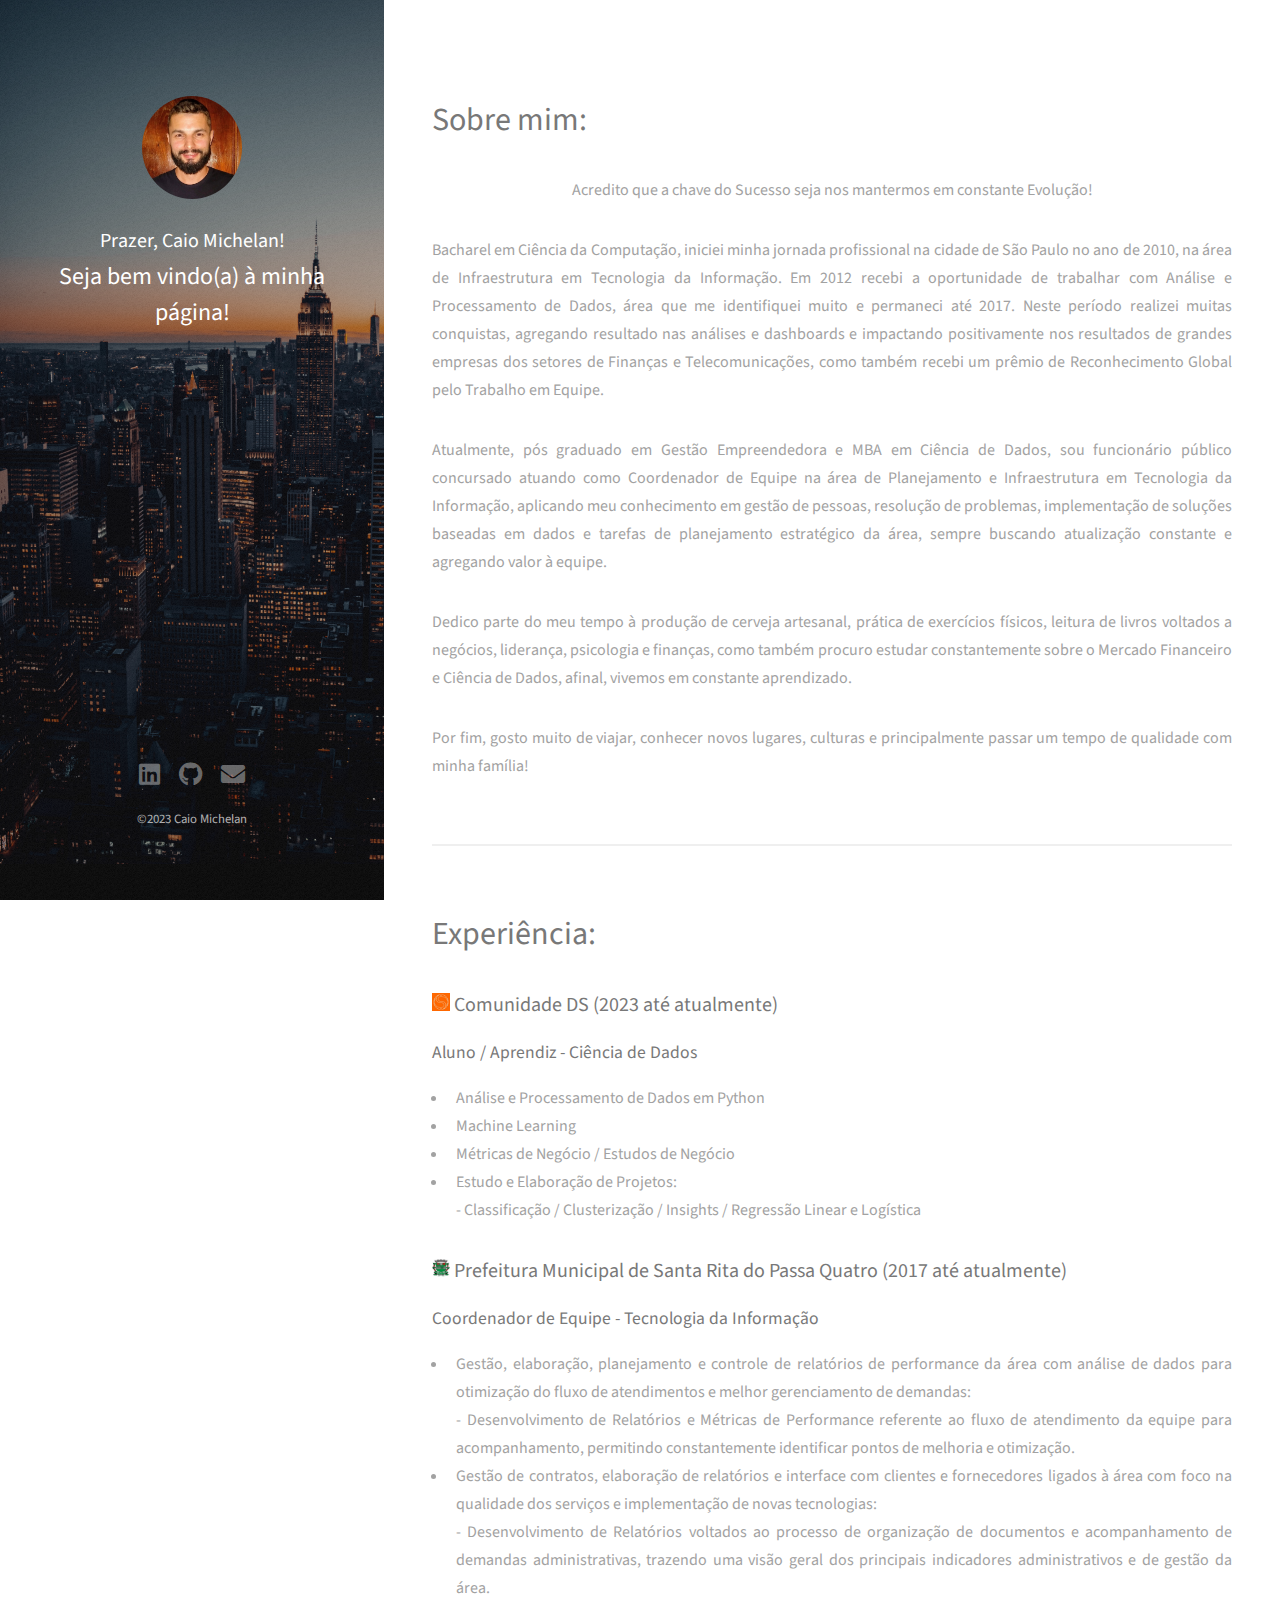
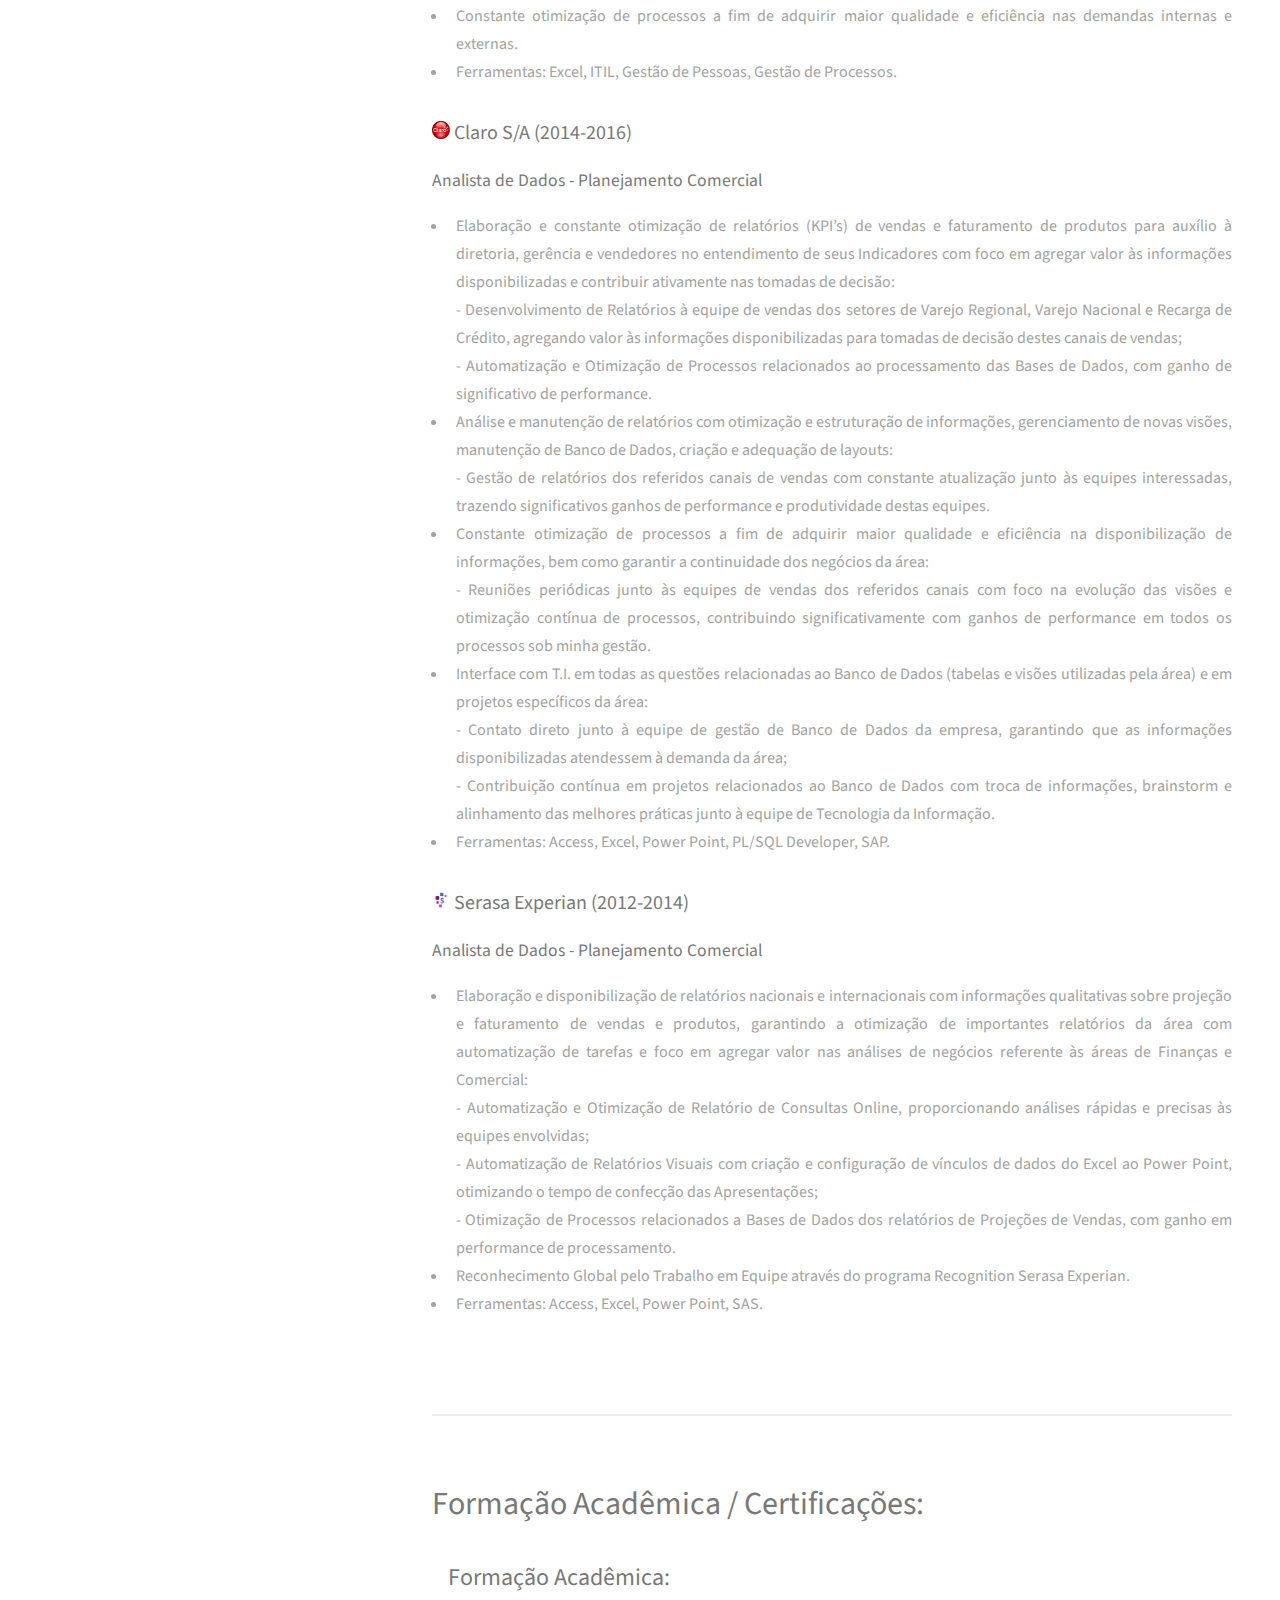
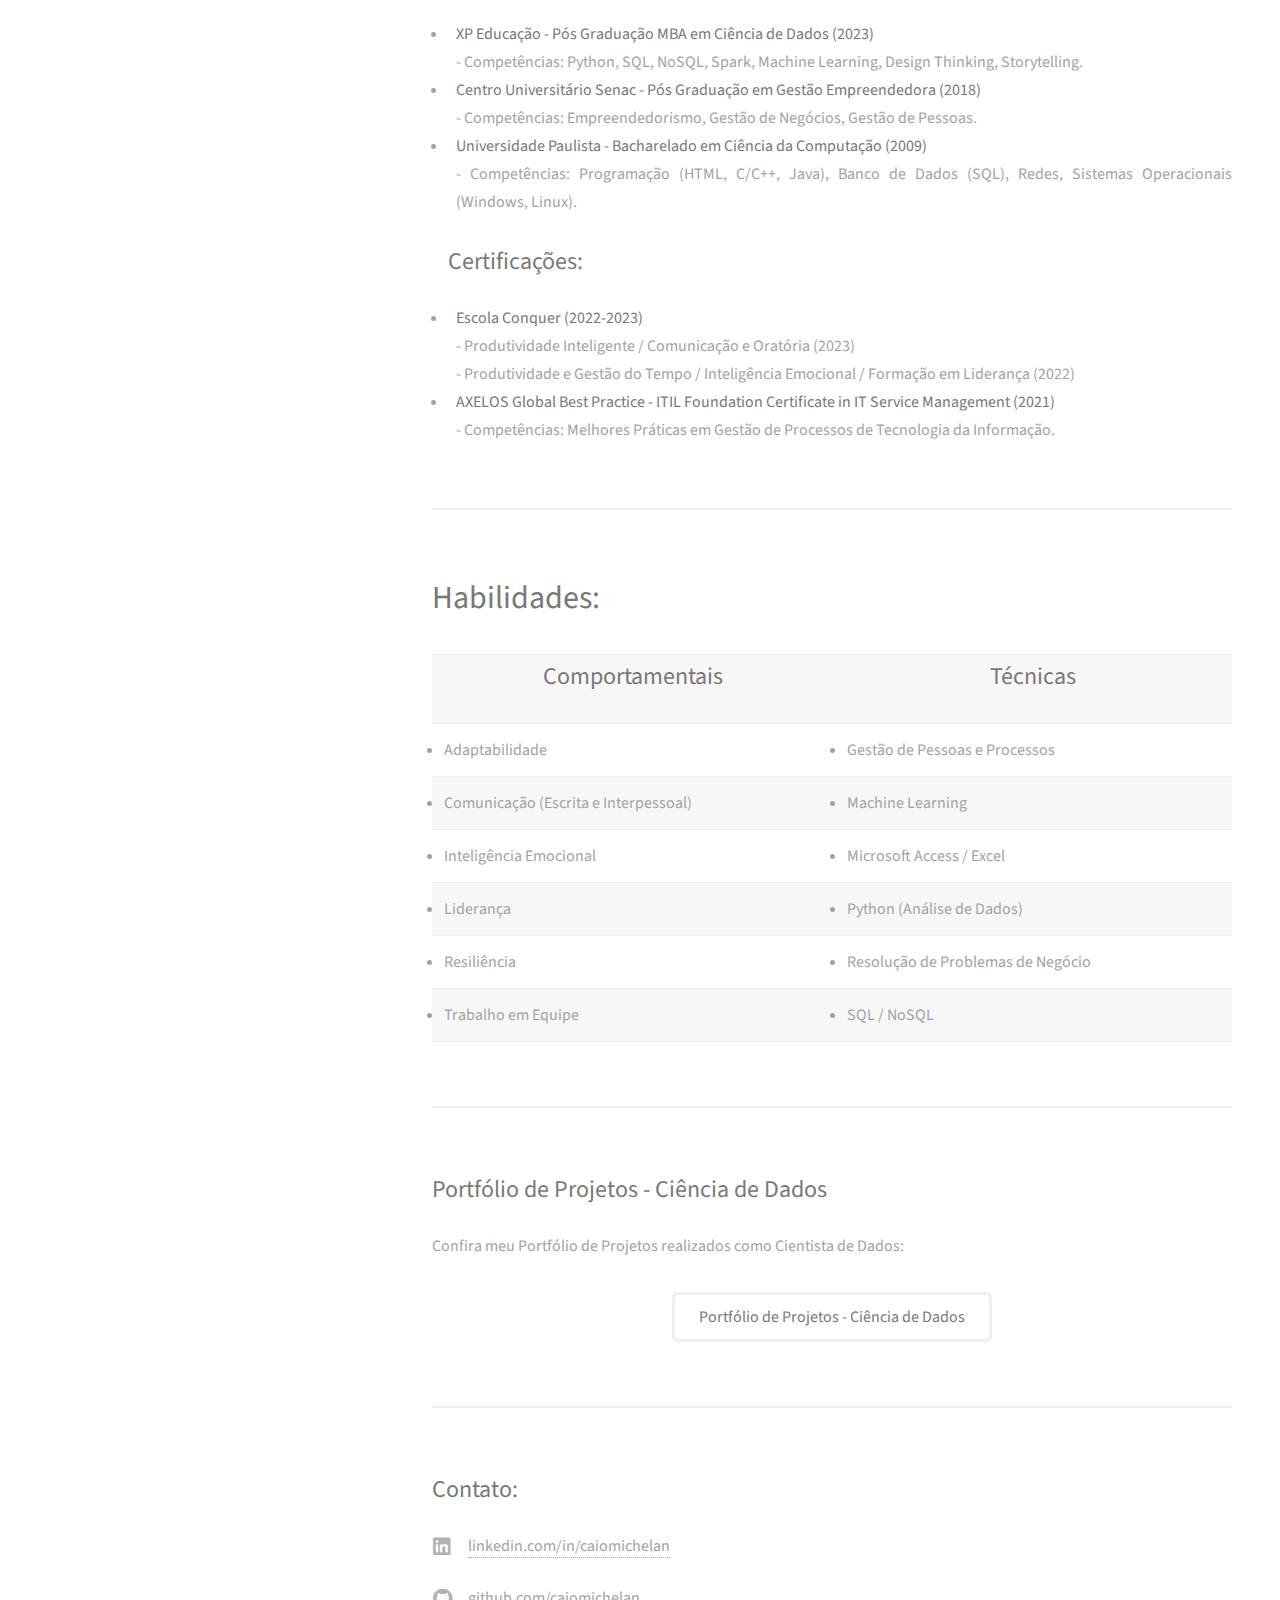
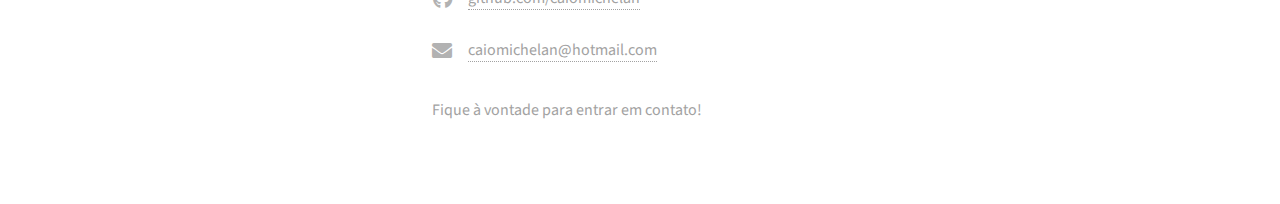
==== commit e4299b98: "Update index.html" ====
--- a/index.html
+++ b/index.html
@@ -37,7 +37,7 @@
 							área que me identifiquei muito e permaneci até 2017. Neste período realizei muitas conquistas, 
 							agregando resultado nas análises e dashboards e impactando positivamente nos resultados de grandes empresas dos setores de Finanças e Telecomunicações, 
 							como também recebi um prêmio de Reconhecimento Global pelo Trabalho em Equipe.</p>
-						<p Align="justify">Atualmente, pós graduado em Gestão Empreendedora e com MBA em Ciência de Dados, 
+						<p Align="justify">Atualmente, pós graduado em Gestão Empreendedora e MBA em Ciência de Dados, 
 							sou funcionário público concursado atuando como Coordenador de Equipe na área de Planejamento e Infraestrutura em Tecnologia da Informação, 
 							aplicando meu conhecimento em gestão de pessoas, resolução de problemas, implementação de soluções baseadas em dados e tarefas de planejamento 
 							estratégico da área, sempre buscando atualização constante e agregando valor à equipe.</p>
@@ -56,7 +56,7 @@
 					</header>
 					<div class="row">
 						<div>
-							<h3> <img src="images/Comunidade_DS.jpg" width="16" height="16" /> Comunidade DS (2023 até atualmente)</h3>
+							<h3> <img src="images/Comunidade_DS.jpg" width="18" height="18" /> Comunidade DS (2023 até atualmente)</h3>
 							<h4>Aluno / Aprendiz - Ciência de Dados</h4>
 							<ul>
 								<li>Análise e Processamento de Dados em Python</li>
@@ -66,7 +66,7 @@
 									- Classificação / Clusterização / Insights / Regressão Linear e Logística
 								</li>
 							</ul>
-							<h3> <img src="images/Prefeitura_Santa_Rita.jpg" width="16" height="16" /> Prefeitura Municipal de Santa Rita do Passa Quatro (2017 até atualmente)</h3>
+							<h3> <img src="images/Prefeitura_Santa_Rita.jpg" width="18" height="18" /> Prefeitura Municipal de Santa Rita do Passa Quatro (2017 até atualmente)</h3>
 							<h4>Coordenador de Equipe - Tecnologia da Informação</h4>
 							<ul>
 								<li Align="justify">Gestão, elaboração, planejamento e controle de relatórios de performance da área com análise de dados para otimização 
@@ -80,7 +80,7 @@
 								<li Align="justify">Constante otimização de processos a fim de adquirir maior qualidade e eficiência nas demandas internas e externas.</li>
 								<li Align="justify">Ferramentas: Excel, ITIL, Gestão de Pessoas, Gestão de Processos.</li>
 							</ul>
-							<h3> <img src="images/Claro.jpg" width="16" height="16" /> Claro S/A (2014-2016)</h3>
+							<h3> <img src="images/Claro.jpg" width="18" height="18" /> Claro S/A (2014-2016)</h3>
 							<h4>Analista de Dados - Planejamento Comercial</h4>
 							<ul>
 								<li Align="justify">Elaboração e constante otimização de relatórios (KPI’s) de vendas e faturamento de produtos para auxílio à diretoria, 
@@ -104,7 +104,7 @@
 									junto à equipe de Tecnologia da Informação.</li>
 								<li Align="justify">Ferramentas: Access, Excel, Power Point, PL/SQL Developer, SAP.</li>
 							</ul>
-							<h3> <img src="images/Serasa.jpg" width="48" height="16" /> Serasa Experian (2012-2014)</h3>
+							<h3> <img src="images/Serasa.jpg" width="18" height="18" /> Serasa Experian (2012-2014)</h3>
 							<h4>Analista de Dados - Planejamento Comercial</h4>
 							<ul>
 								<li Align="justify">Elaboração e disponibilização de relatórios nacionais e internacionais com informações 
@@ -114,7 +114,7 @@
 								- Automatização e Otimização de Relatório de Consultas Online, proporcionando análises rápidas e precisas às equipes envolvidas; <br />
 								- Automatização de Relatórios Visuais com criação e configuração de vínculos de dados do Excel ao Power Point, otimizando o tempo de confecção das Apresentações;<br />
 								- Otimização de Processos relacionados a Bases de Dados dos relatórios de Projeções de Vendas, com ganho em performance de processamento.</li>
-								<li Align="justify">Reconhecimento Global pelo Trabalho em Equipe através do programa Recognition Serasa Experian!</li>
+								<li Align="justify">Reconhecimento Global pelo Trabalho em Equipe através do programa Recognition Serasa Experian.</li>
 								<li Align="justify">Ferramentas: Access, Excel, Power Point, SAS.</li>
 							</ul>
 						</div>
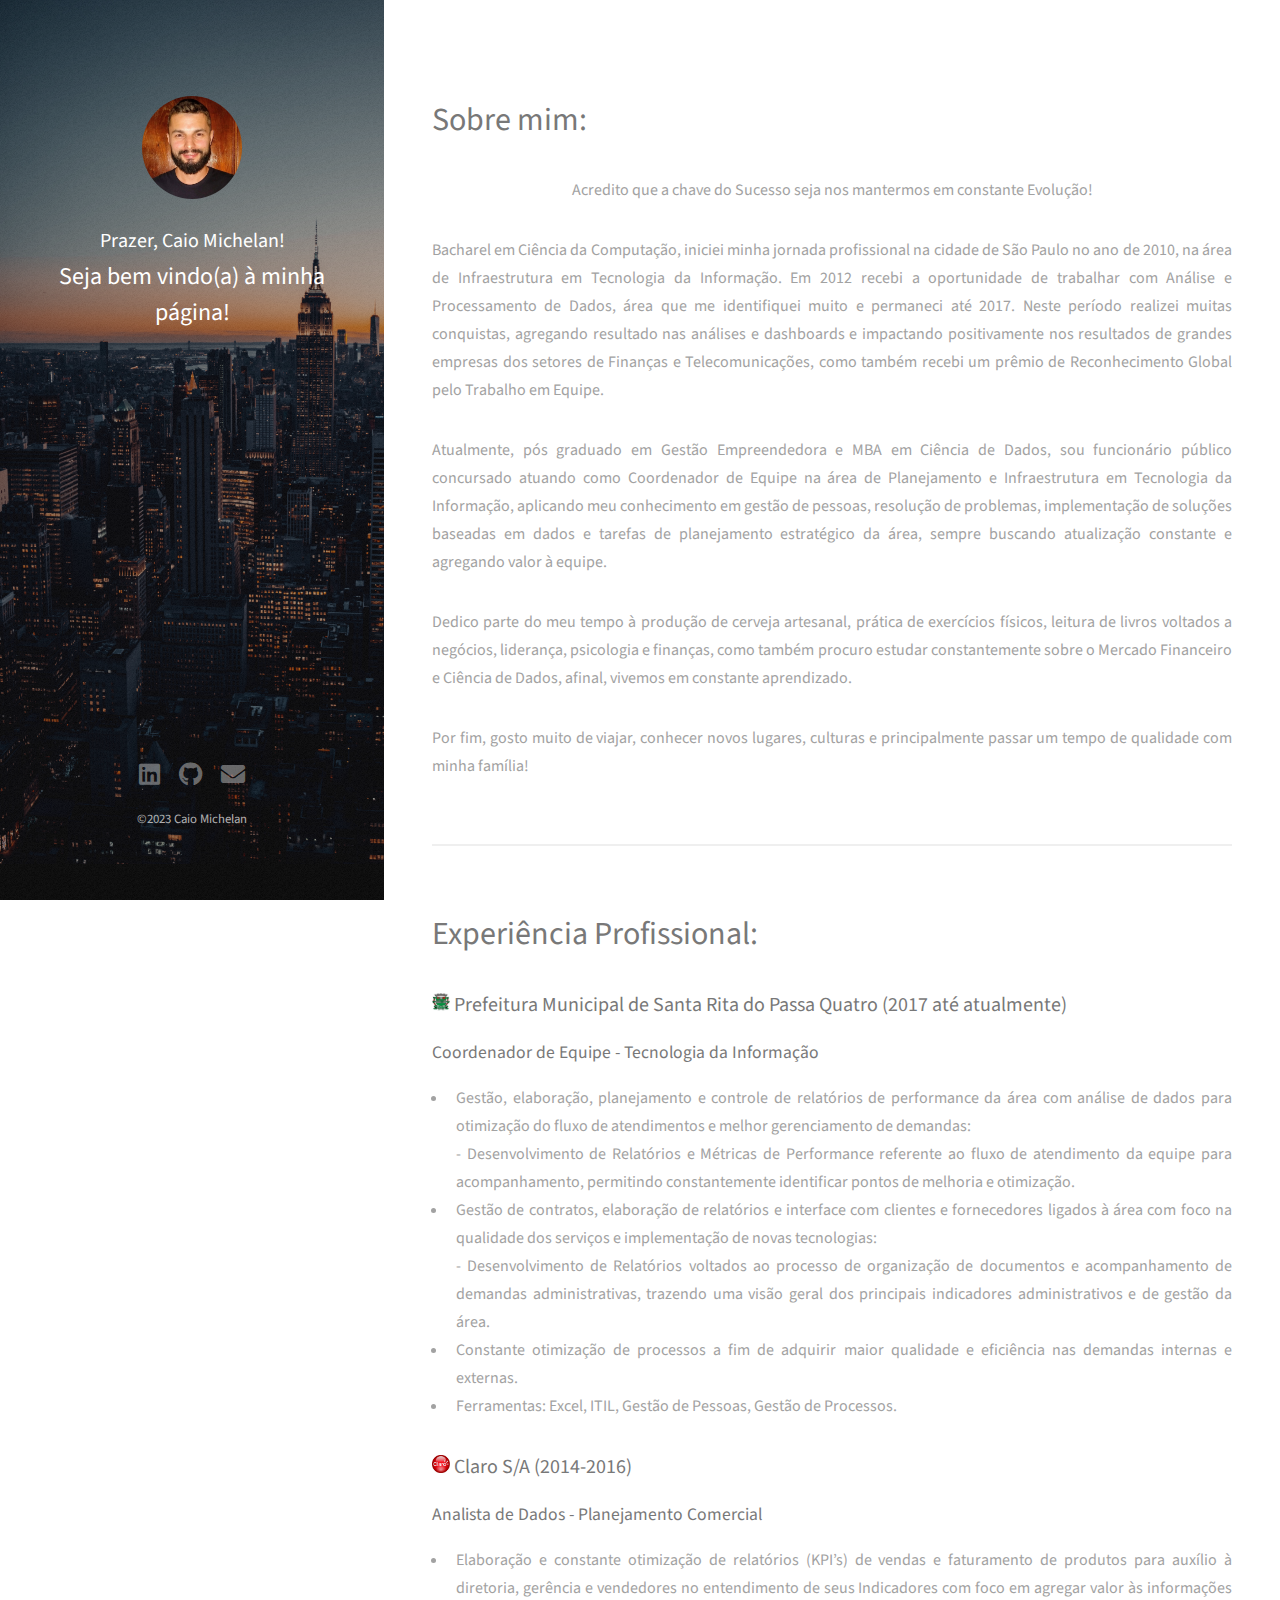
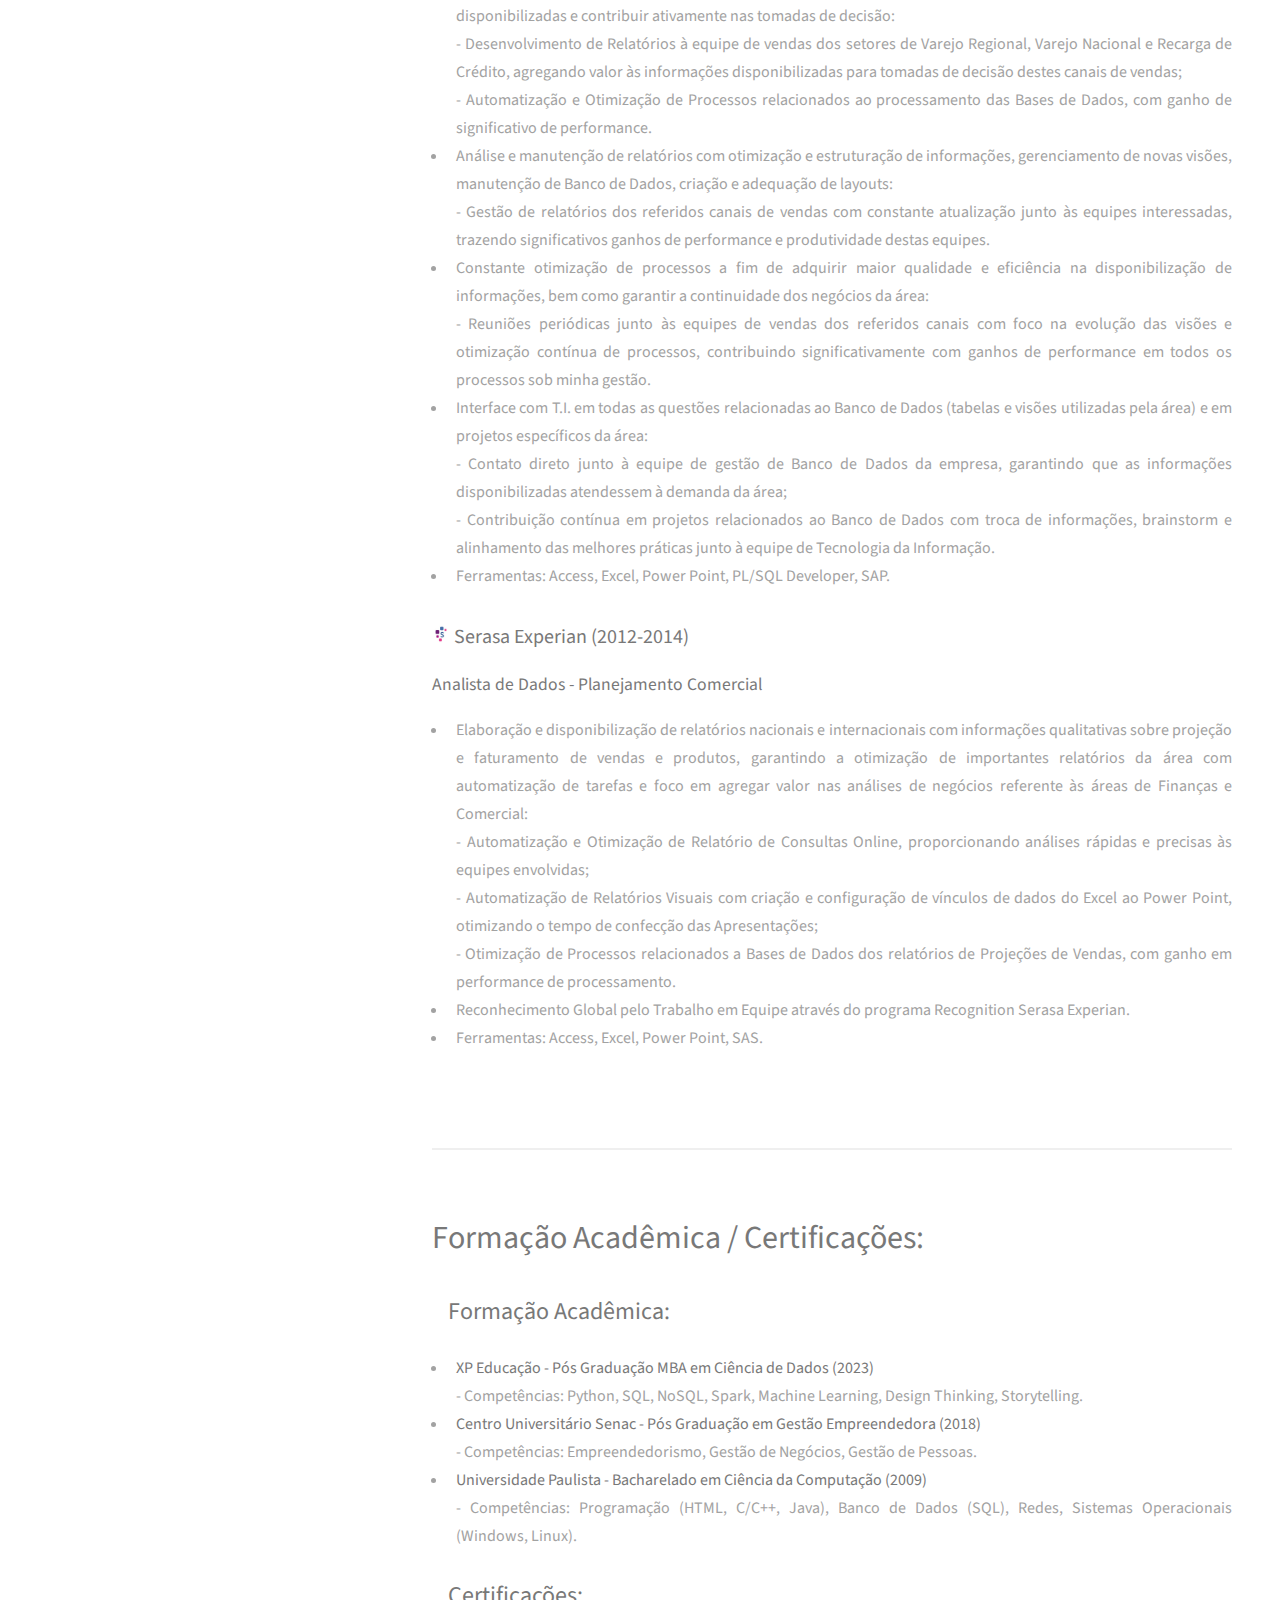
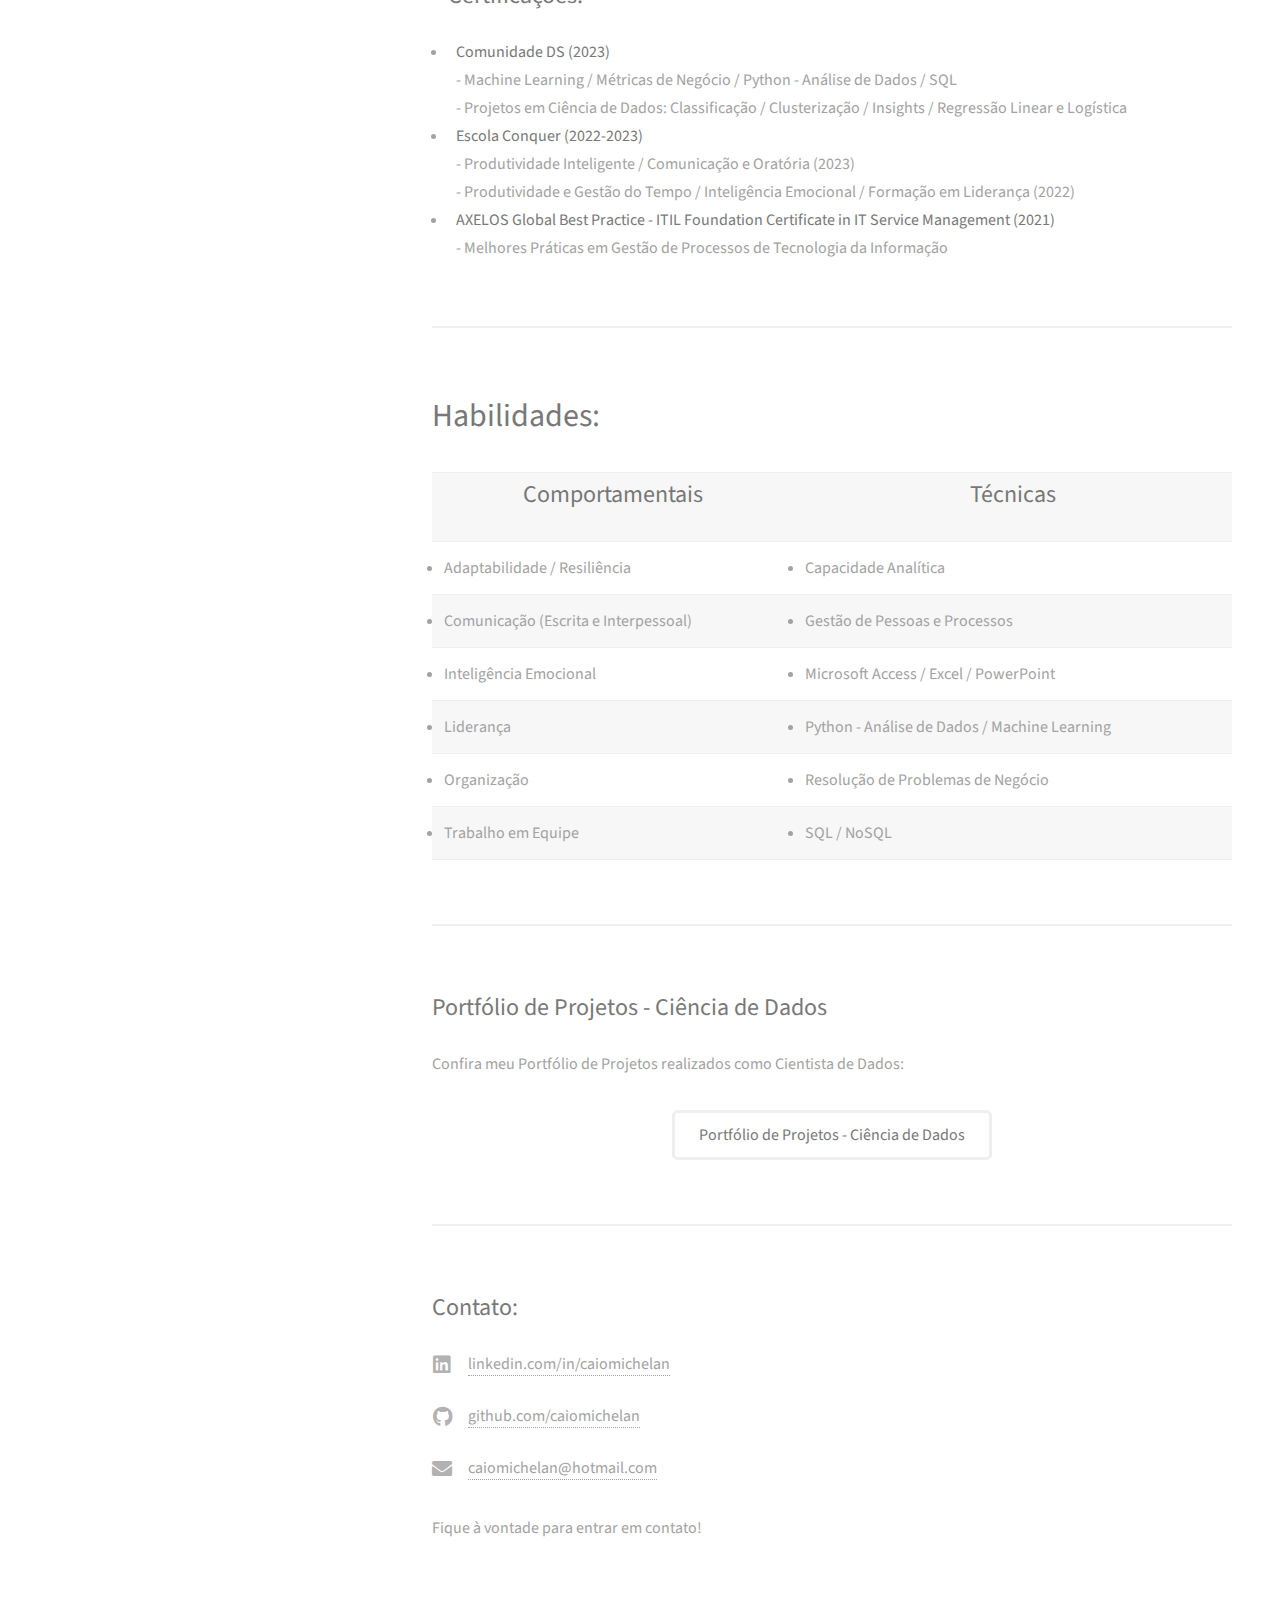
==== commit ab50a154: "Update index.html" ====
--- a/index.html
+++ b/index.html
@@ -52,20 +52,10 @@
 				<!-- Experience -->
 				<section id="two">
 					<header class="major">
-						<h2>Experiência:</h2>
+						<h2>Experiência Profissional:</h2>
 					</header>
 					<div class="row">
 						<div>
-							<h3> <img src="images/Comunidade_DS.jpg" width="18" height="18" /> Comunidade DS (2023 até atualmente)</h3>
-							<h4>Aluno / Aprendiz - Ciência de Dados</h4>
-							<ul>
-								<li>Análise e Processamento de Dados em Python</li>
-								<li>Machine Learning</li>
-								<li>Métricas de Negócio / Estudos de Negócio</li>
-								<li>Estudo e Elaboração de Projetos: <br />
-									- Classificação / Clusterização / Insights / Regressão Linear e Logística
-								</li>
-							</ul>
 							<h3> <img src="images/Prefeitura_Santa_Rita.jpg" width="18" height="18" /> Prefeitura Municipal de Santa Rita do Passa Quatro (2017 até atualmente)</h3>
 							<h4>Coordenador de Equipe - Tecnologia da Informação</h4>
 							<ul>
@@ -135,11 +125,14 @@
 							- Competências: Programação (HTML, C/C++, Java), Banco de Dados (SQL), Redes, Sistemas Operacionais (Windows, Linux).</li><br />
 	
 						<h2>Certificações:</h2>
+						<li Align="justify"><b>Comunidade DS (2023)</b><br />
+							- Machine Learning / Métricas de Negócio / Python - Análise de Dados / SQL <br />
+							- Projetos em Ciência de Dados: Classificação / Clusterização / Insights / Regressão Linear e Logística <br /></li>
 						<li Align="justify"><b>Escola Conquer (2022-2023)</b><br />
 							- Produtividade Inteligente / Comunicação e Oratória (2023) <br />
 							- Produtividade e Gestão do Tempo / Inteligência Emocional / Formação em Liderança (2022)<br /></li>
 						<li Align="justify"><b>AXELOS Global Best Practice - ITIL Foundation Certificate in IT Service Management (2021)</b><br />
-							- Competências: Melhores Práticas em Gestão de Processos de Tecnologia da Informação.</li></li>
+							- Melhores Práticas em Gestão de Processos de Tecnologia da Informação</li></li>
 					</ul>
 				</ul>
 				</section>
@@ -155,23 +148,23 @@
 							<th><h2>Técnicas</h2></th>
 						</tr>
 						<tr>
-							<td><li>Adaptabilidade</li></td>
+							<td><li>Adaptabilidade / Resiliência</li></td>
+							<td><li>Capacidade Analítica</li></td>
+						</tr>
+						<tr>
+							<td><li>Comunicação (Escrita e Interpessoal)</li></td>
 							<td><li>Gestão de Pessoas e Processos</li></td>
 						</tr>
 						<tr>
-							<td><li>Comunicação (Escrita e Interpessoal)</li></td>
-							<td><li>Machine Learning</li></td>
-						</tr>
-						<tr>
 							<td><li>Inteligência Emocional</li></td>
-							<td><li>Microsoft Access / Excel</li></td>
+							<td><li>Microsoft Access / Excel / PowerPoint</li></td>
 						</tr>
 						<tr>
 							<td><li>Liderança</li></td>
-							<td><li>Python (Análise de Dados)</li></td>
-						</tr>
-						<tr>
-							<td><li>Resiliência</li></td>
+							<td><li>Python - Análise de Dados / Machine Learning</li></td>
+						</tr>
+						<tr>
+							<td><li>Organização</li></td>
 							<td><li>Resolução de Problemas de Negócio</li></td>
 						</tr>
 						<tr>
@@ -239,3 +232,4 @@
 	
 	</body>
 </html>
+
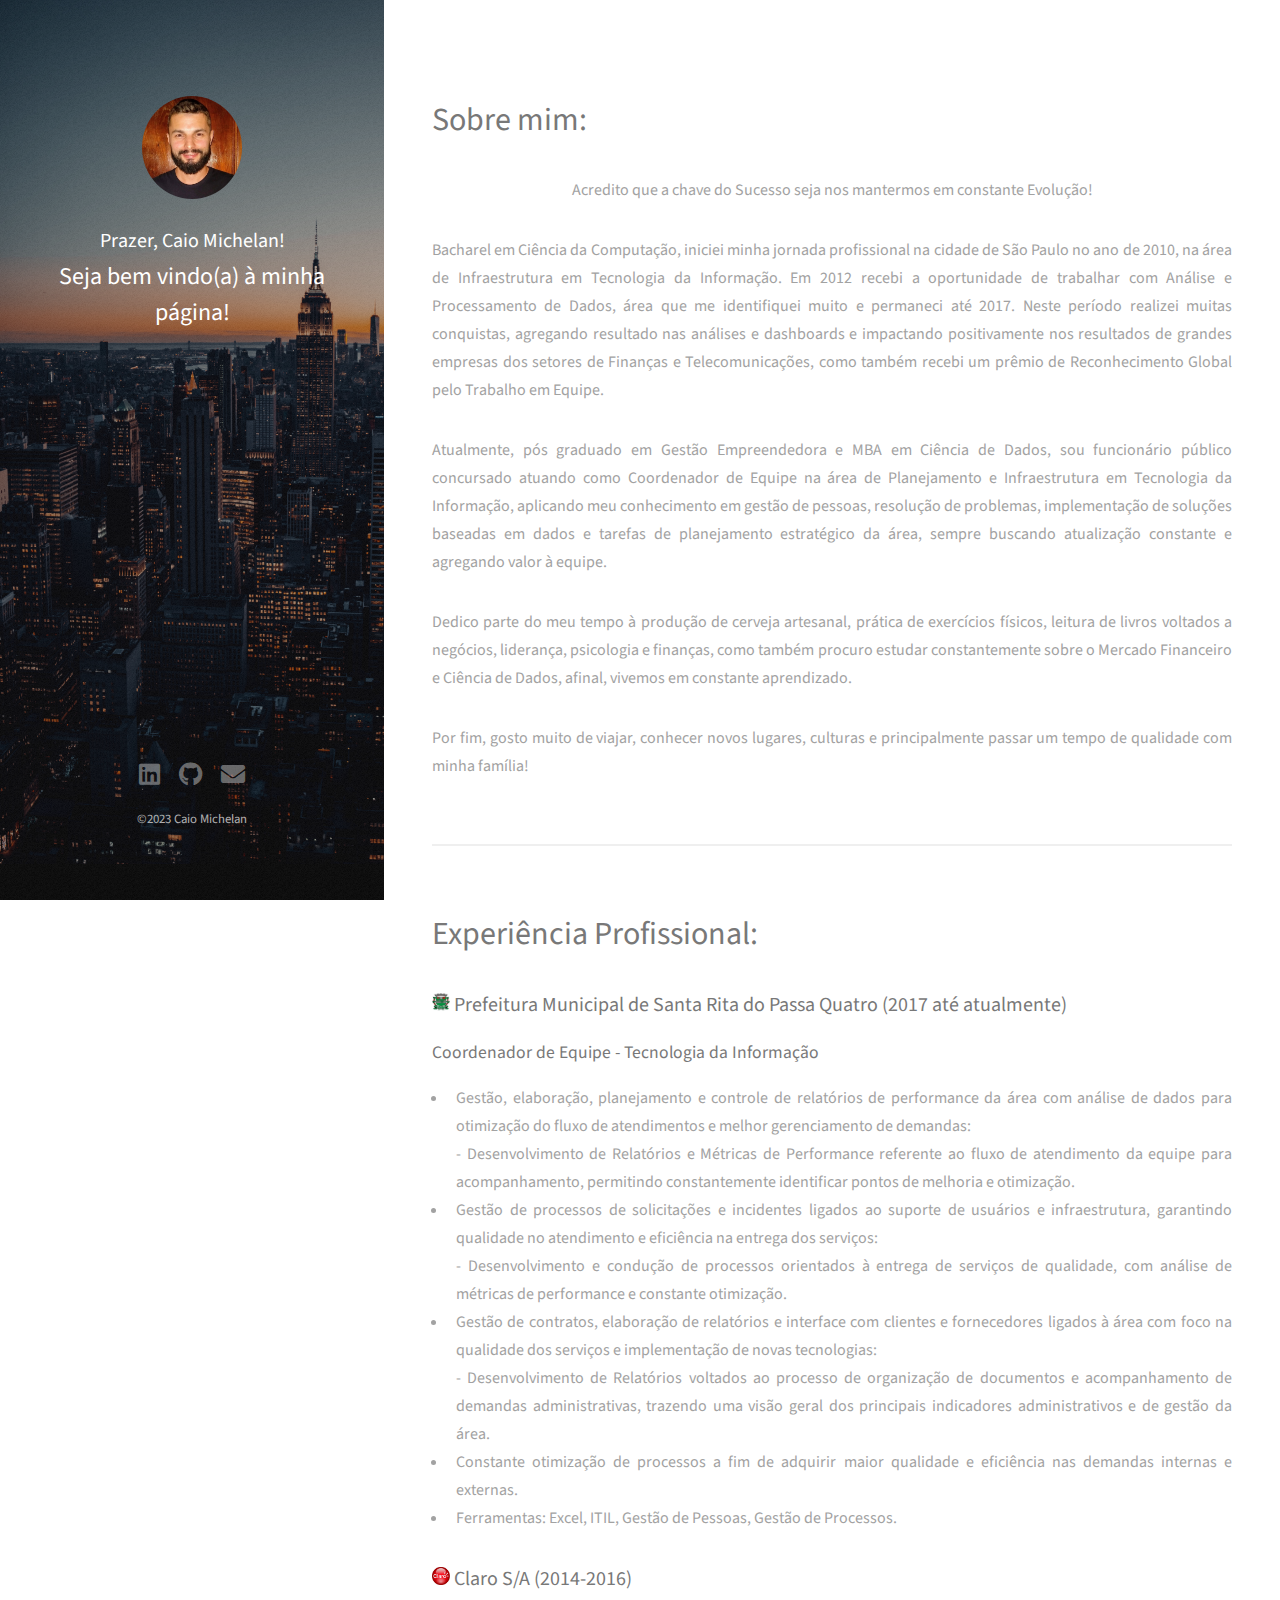
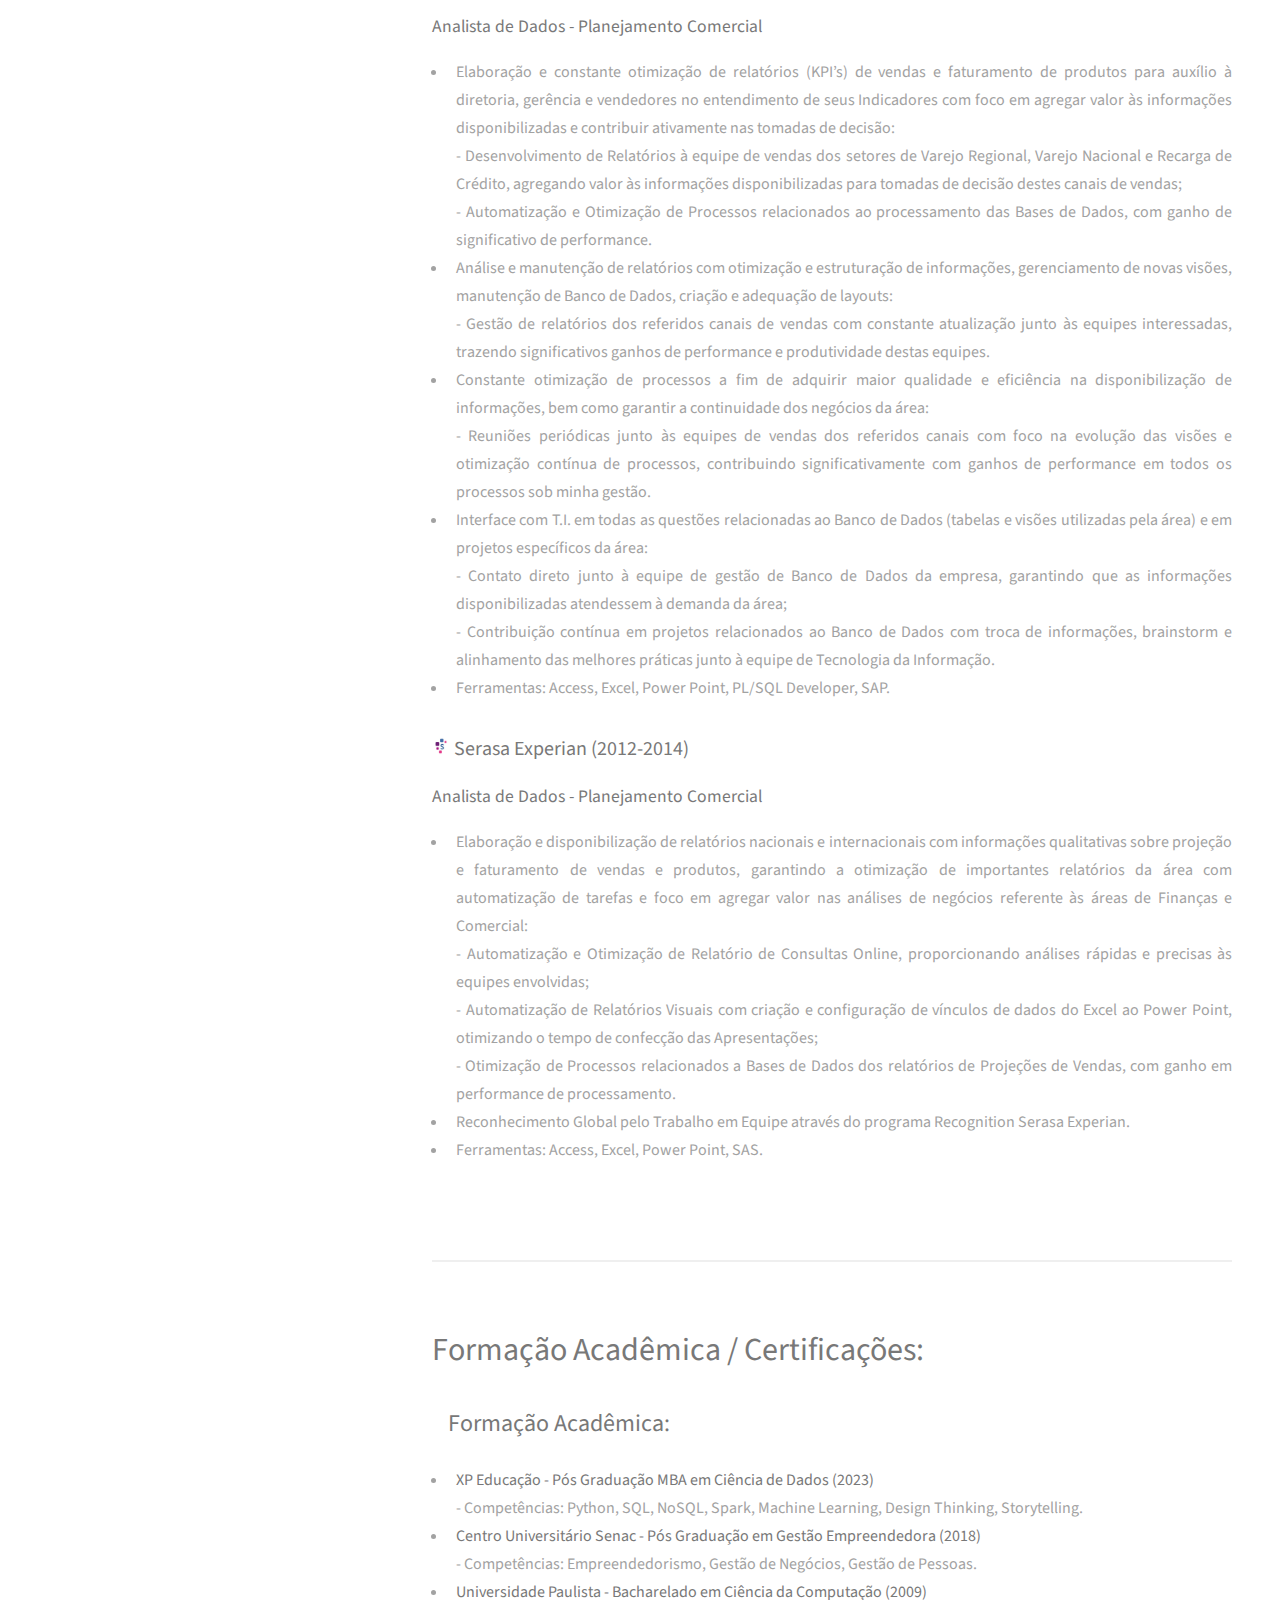
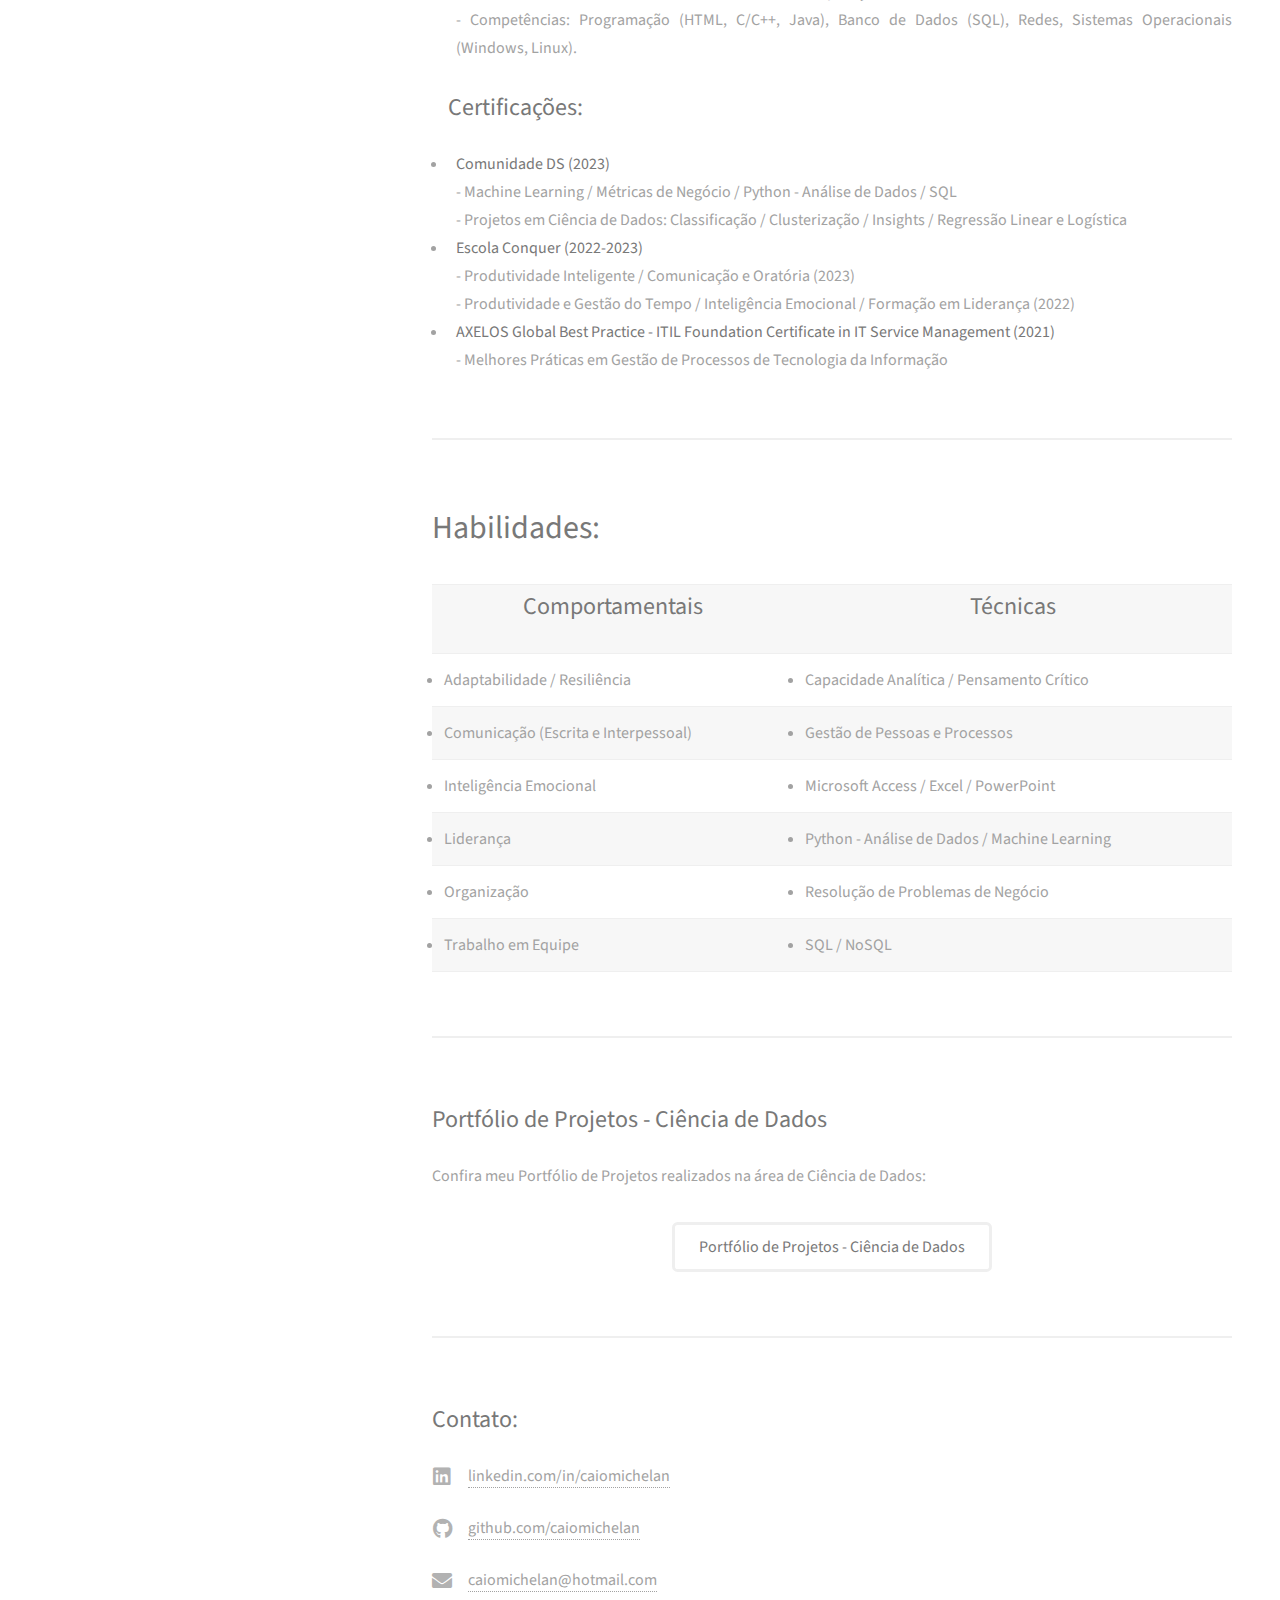
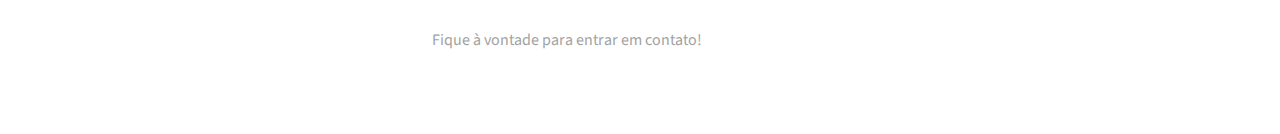
==== commit cd5bb077: "Update index.html" ====
--- a/index.html
+++ b/index.html
@@ -63,6 +63,10 @@
 									do fluxo de atendimentos e melhor gerenciamento de demandas: <br />
 									- Desenvolvimento de Relatórios e Métricas de Performance referente ao fluxo de atendimento da equipe para acompanhamento, 
 									permitindo constantemente identificar pontos de melhoria e otimização.</li>
+								<li Align="justify">Gestão de processos de solicitações e incidentes ligados ao suporte de usuários e infraestrutura, garantindo qualidade 
+									no atendimento e eficiência na entrega dos serviços: <br />
+									- Desenvolvimento e condução de processos orientados à entrega de serviços de qualidade, com análise de métricas de performance e constante 
+									otimização.</li>
 								<li Align="justify">Gestão de contratos, elaboração de relatórios e interface com clientes e fornecedores ligados à área com foco na qualidade 
 									dos serviços e implementação de novas tecnologias: <br />
 									- Desenvolvimento de Relatórios voltados ao processo de organização de documentos e acompanhamento de demandas administrativas, 
@@ -149,7 +153,7 @@
 						</tr>
 						<tr>
 							<td><li>Adaptabilidade / Resiliência</li></td>
-							<td><li>Capacidade Analítica</li></td>
+							<td><li>Capacidade Analítica / Pensamento Crítico</li></td>
 						</tr>
 						<tr>
 							<td><li>Comunicação (Escrita e Interpessoal)</li></td>
@@ -177,7 +181,7 @@
 				<!-- Portfolio -->
 					 <section id="five">
 						<h2>Portfólio de Projetos - Ciência de Dados</h2>								
-						<p Align="justify">Confira meu Portfólio de Projetos realizados como Cientista de Dados:</p>
+						<p Align="justify">Confira meu Portfólio de Projetos realizados na área de Ciência de Dados:</p>
 						<p Align="center"><a href="portfolio.html" class="button">Portfólio de Projetos - Ciência de Dados</a></p>						
 					</section>
 				
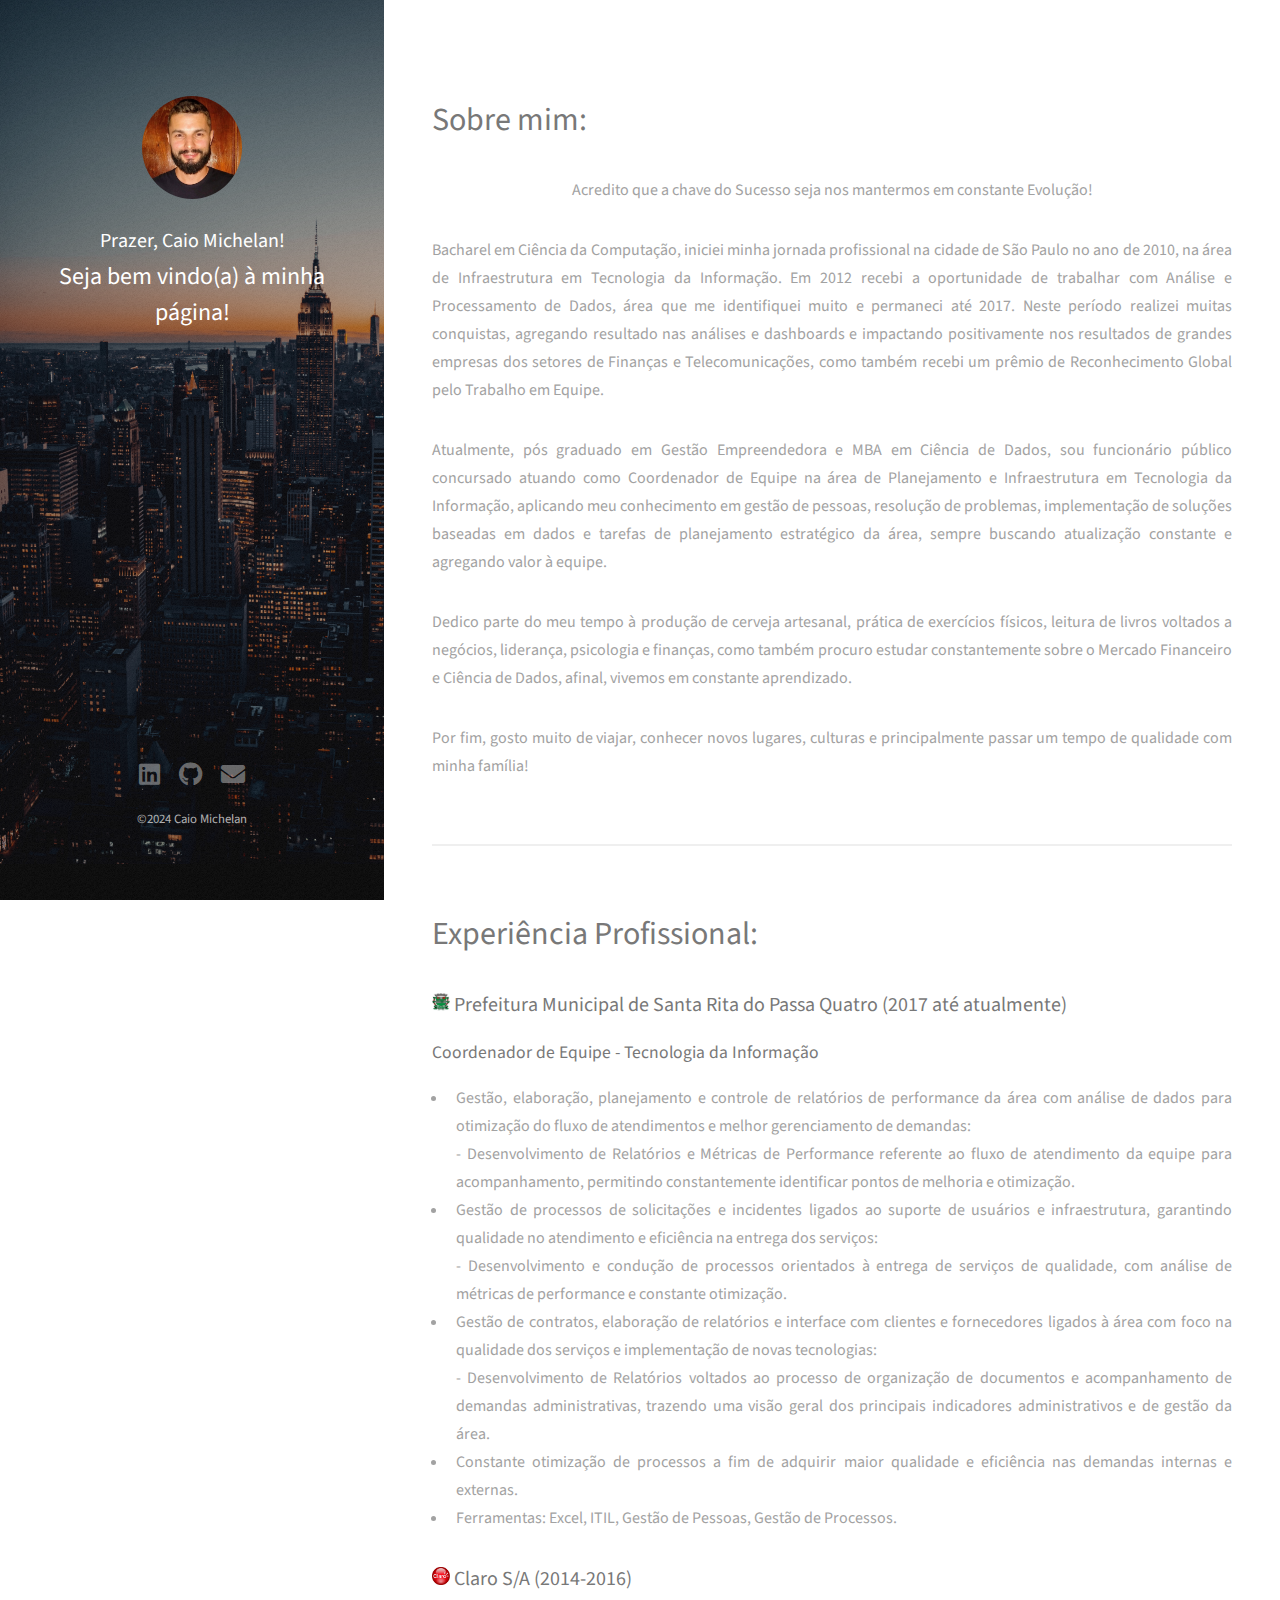
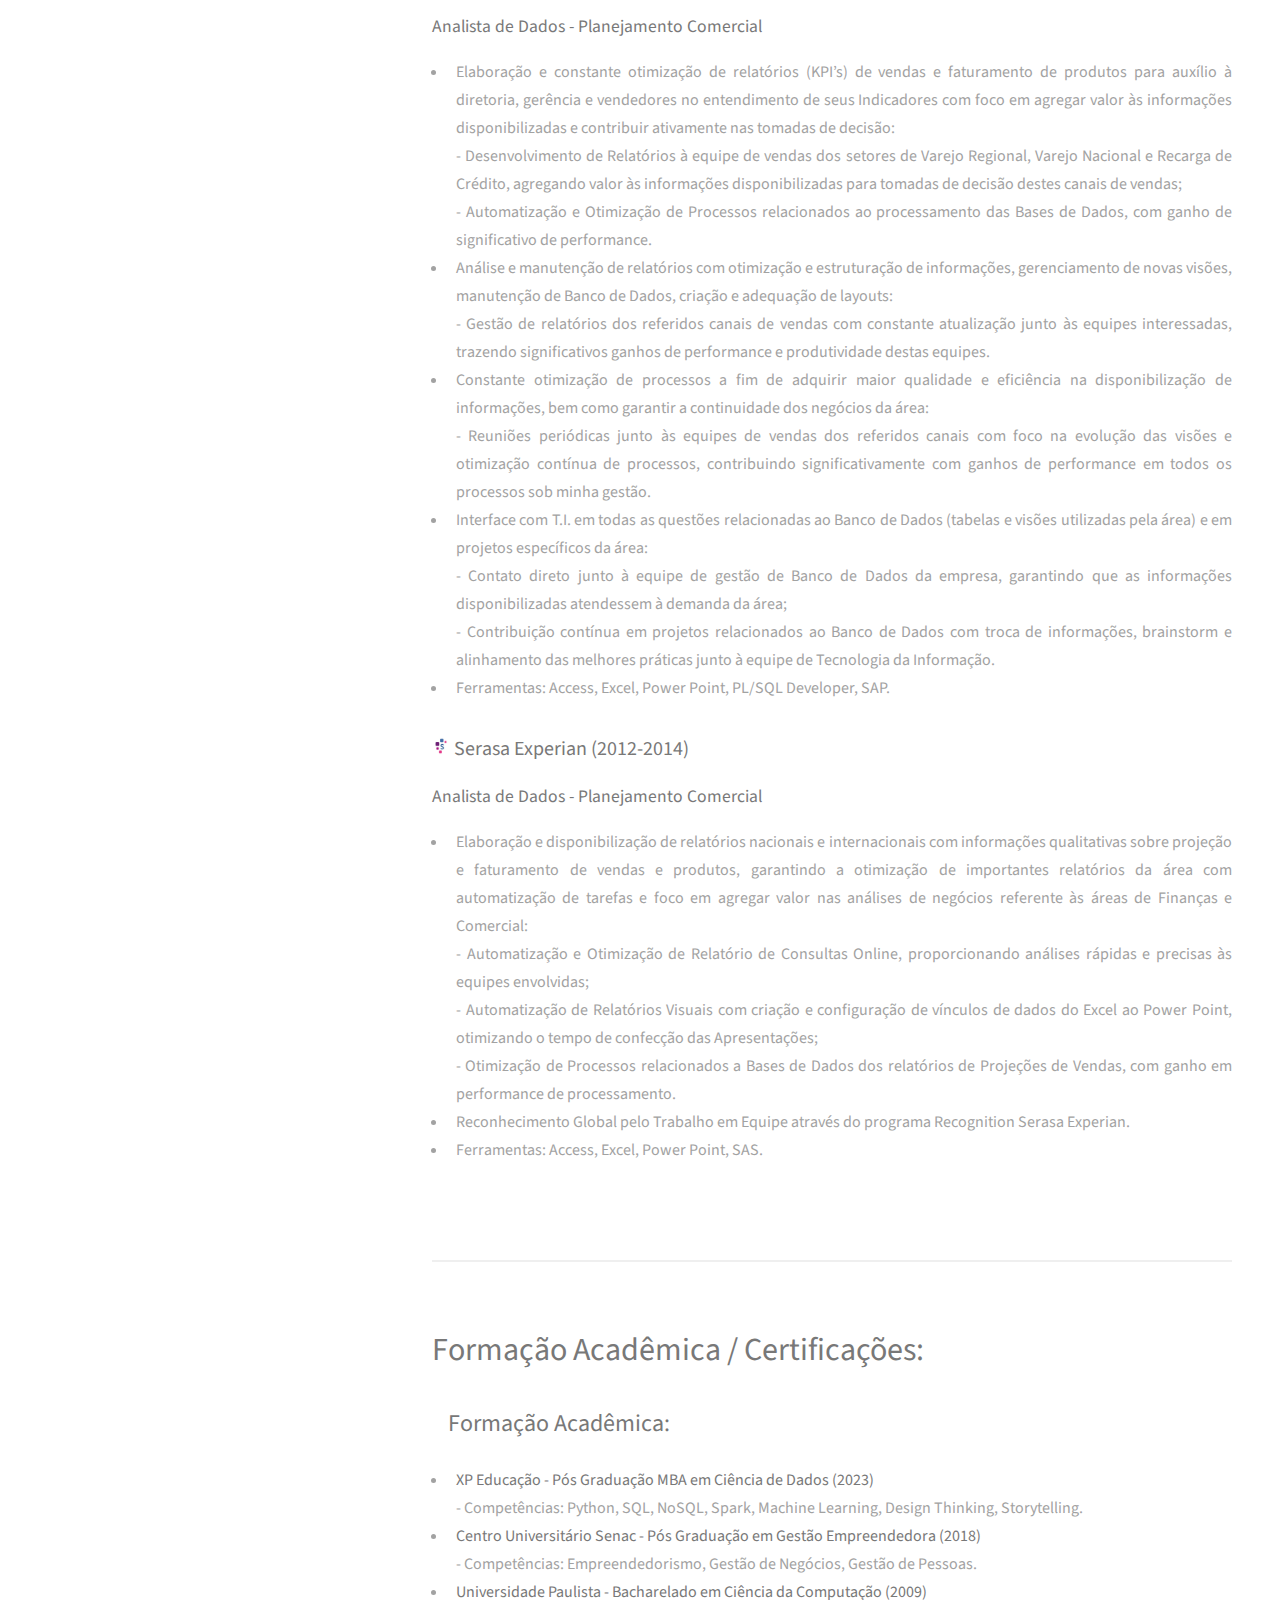
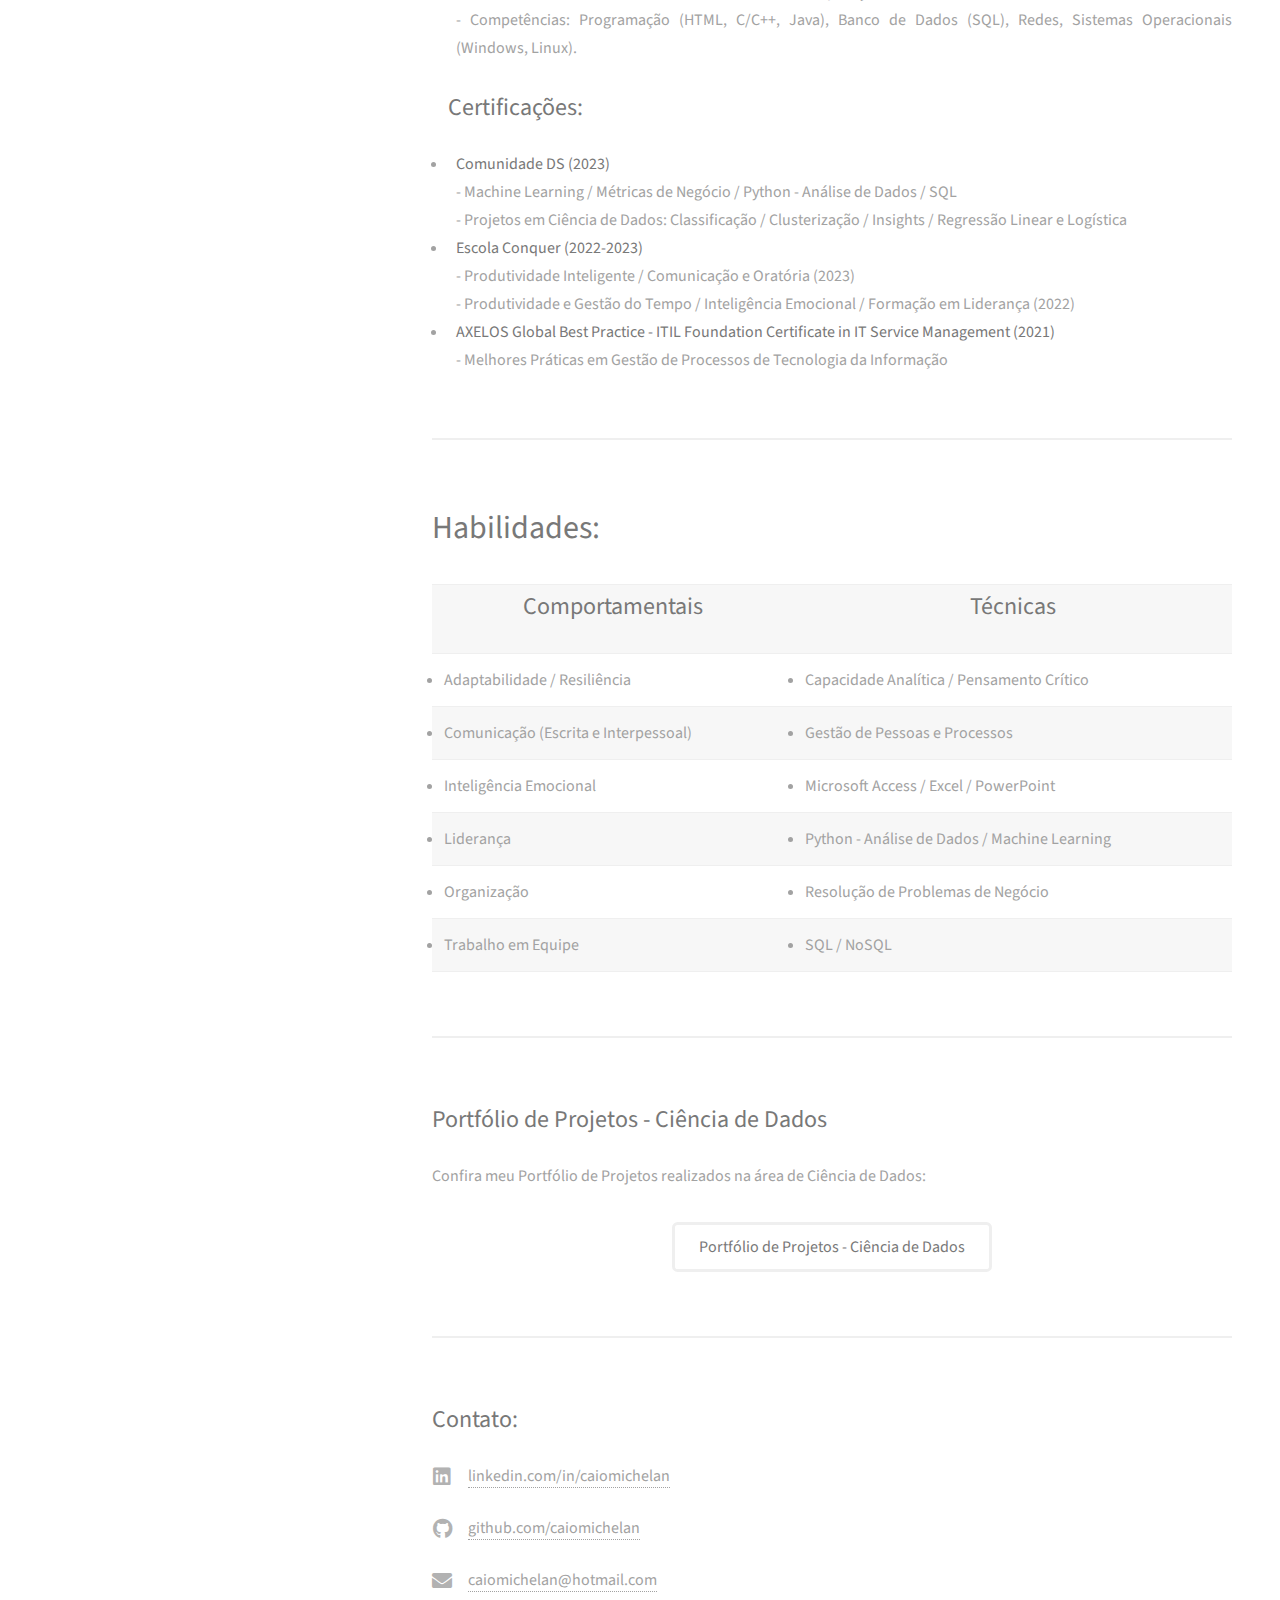
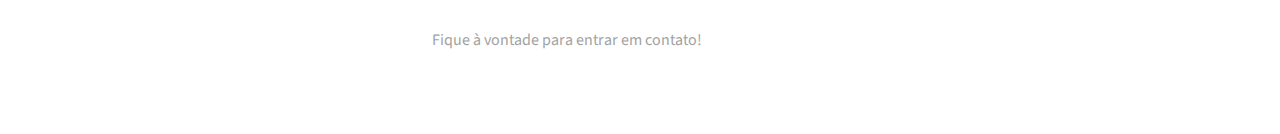
==== commit e754395c: "Update index.html" ====
--- a/index.html
+++ b/index.html
@@ -220,7 +220,7 @@
 					</ul>
 					<ul class="copyright">
 						<p>
-							&copy;2023 Caio Michelan <br />
+							&copy;2024 Caio Michelan <br />
 						</p>
 					</ul>
 				</div>
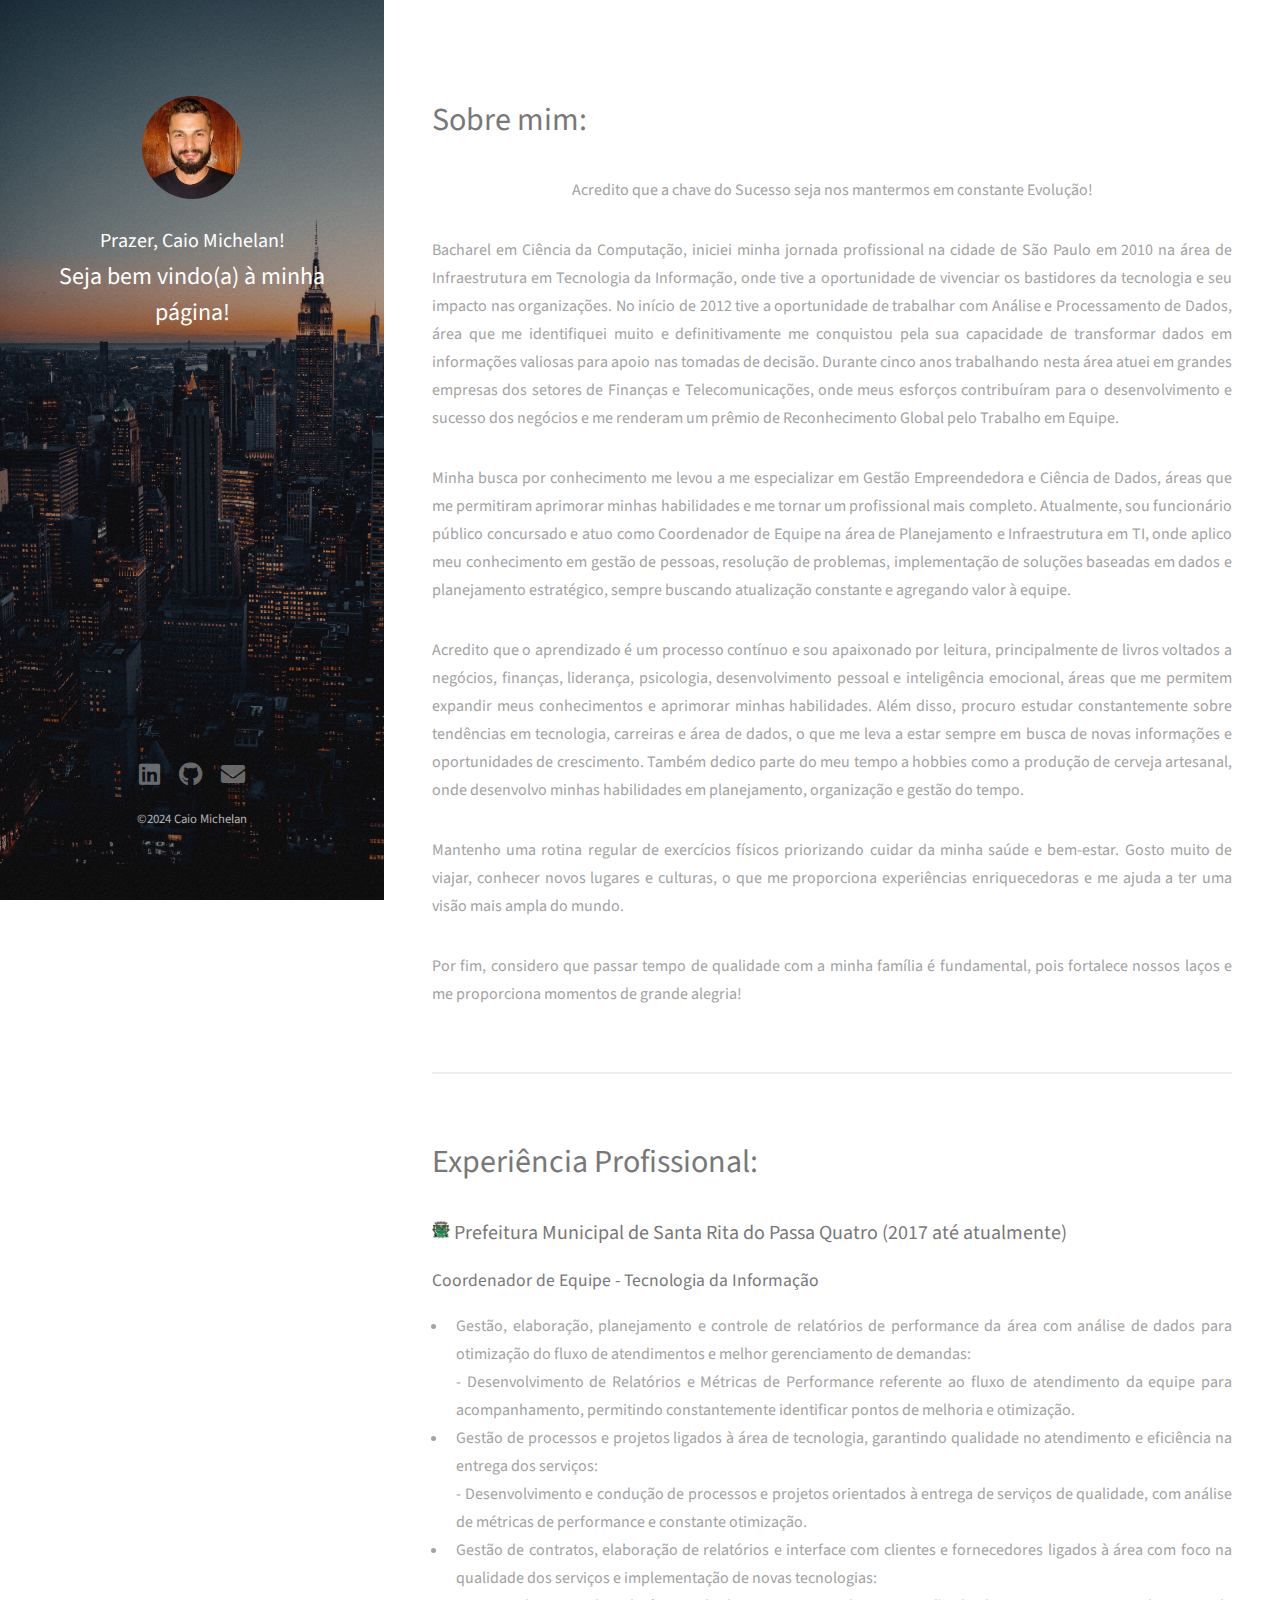
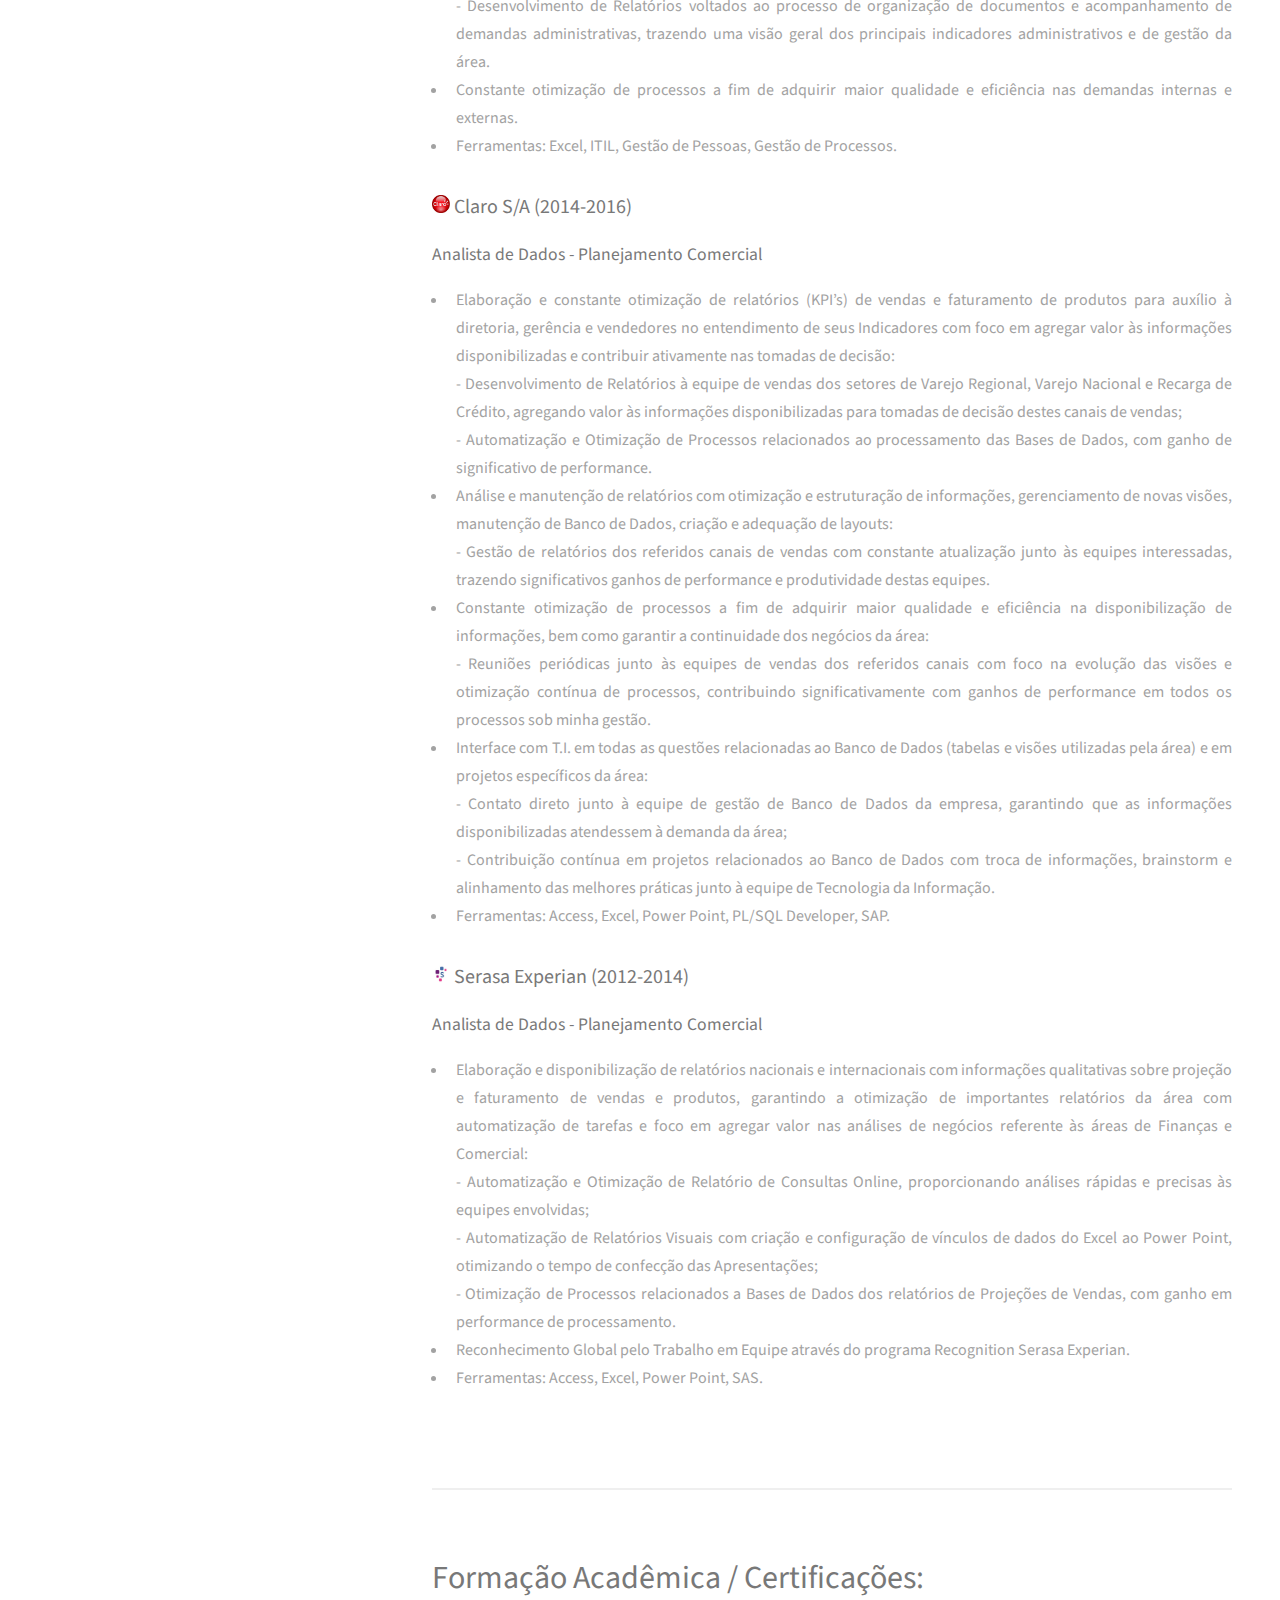
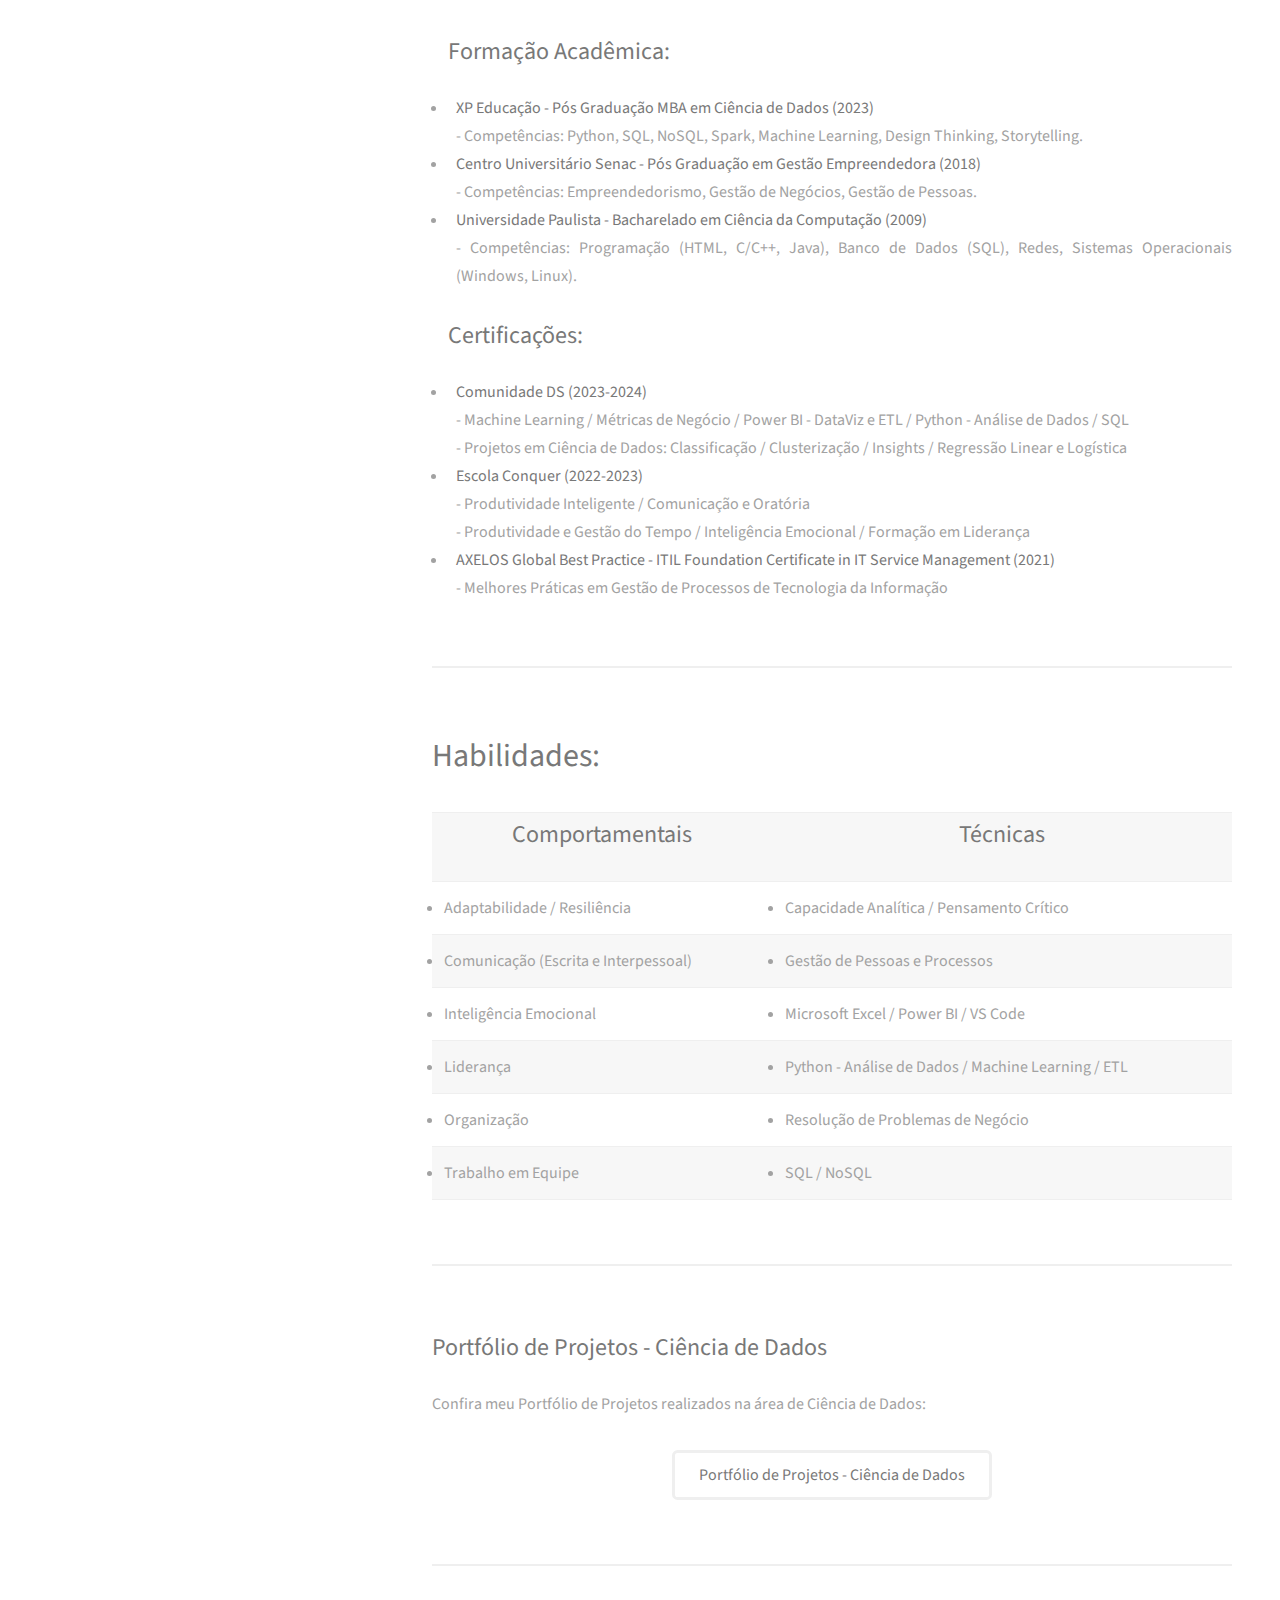
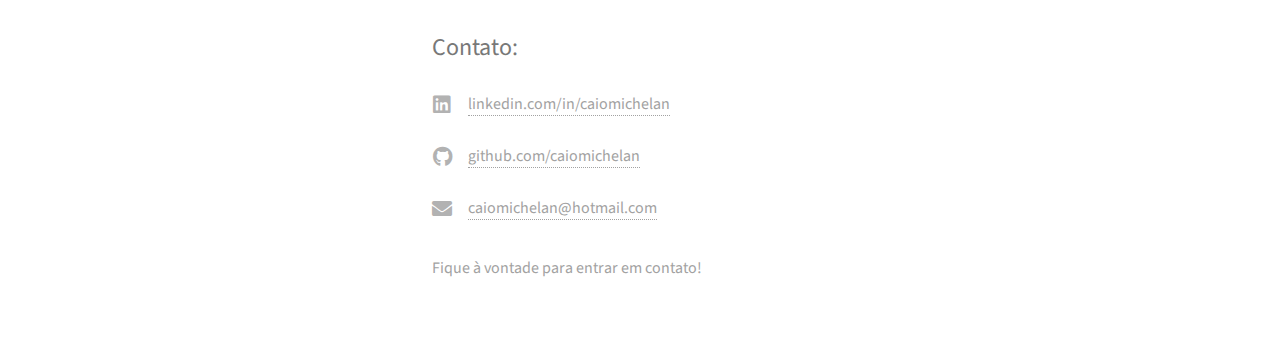
==== commit 1de6d46a: "Update index.html" ====
--- a/index.html
+++ b/index.html
@@ -32,20 +32,30 @@
 						</header>
 						<p Align="center">Acredito que a chave do Sucesso seja nos mantermos em constante Evolução!</p>
 
-						<p Align="justify">Bacharel em Ciência da Computação, iniciei minha jornada profissional na cidade de São Paulo no ano de 2010, 
-							na área de Infraestrutura em Tecnologia da Informação. Em 2012 recebi a oportunidade de trabalhar com Análise e Processamento de Dados, 
-							área que me identifiquei muito e permaneci até 2017. Neste período realizei muitas conquistas, 
-							agregando resultado nas análises e dashboards e impactando positivamente nos resultados de grandes empresas dos setores de Finanças e Telecomunicações, 
-							como também recebi um prêmio de Reconhecimento Global pelo Trabalho em Equipe.</p>
-						<p Align="justify">Atualmente, pós graduado em Gestão Empreendedora e MBA em Ciência de Dados, 
-							sou funcionário público concursado atuando como Coordenador de Equipe na área de Planejamento e Infraestrutura em Tecnologia da Informação, 
-							aplicando meu conhecimento em gestão de pessoas, resolução de problemas, implementação de soluções baseadas em dados e tarefas de planejamento 
-							estratégico da área, sempre buscando atualização constante e agregando valor à equipe.</p>
+						<p Align="justify">Bacharel em Ciência da Computação, iniciei minha jornada profissional na cidade de São Paulo em 2010 na área de Infraestrutura 
+							em Tecnologia da Informação, onde tive a oportunidade de vivenciar os bastidores da tecnologia e seu impacto nas organizações. No início de 2012 
+							tive a oportunidade de trabalhar com Análise e Processamento de Dados, área que me identifiquei muito e definitivamente me conquistou pela sua 
+							capacidade de transformar dados em informações valiosas para apoio nas tomadas de decisão. Durante cinco anos trabalhando nesta área atuei em grandes 
+							empresas dos setores de Finanças e Telecomunicações, onde meus esforços contribuíram para o desenvolvimento e sucesso dos negócios e me renderam 
+							um prêmio de Reconhecimento Global pelo Trabalho em Equipe.</p>
+
+						<p Align="justify">Minha busca por conhecimento me levou a me especializar em Gestão Empreendedora e Ciência de Dados, áreas que me permitiram aprimorar 
+							minhas habilidades e me tornar um profissional mais completo. Atualmente, sou funcionário público concursado e atuo como Coordenador de Equipe na área 
+							de Planejamento e Infraestrutura em TI, onde aplico meu conhecimento em gestão de pessoas, resolução de problemas, implementação de soluções baseadas 
+							em dados e planejamento estratégico, sempre buscando atualização constante e agregando valor à equipe.</p>
 							
-						<p Align="justify">Dedico parte do meu tempo à produção de cerveja artesanal, prática de exercícios físicos, leitura de livros voltados a negócios, liderança, psicologia e finanças, 
-							como também procuro estudar constantemente sobre o Mercado Financeiro e Ciência de Dados, afinal, vivemos em constante aprendizado.</p>
-							
-						<p Align="justify">Por fim, gosto muito de viajar, conhecer novos lugares, culturas e principalmente passar um tempo de qualidade com minha família!</p>
+						<p Align="justify">Acredito que o aprendizado é um processo contínuo e sou apaixonado por leitura, principalmente de livros voltados a negócios, finanças, 
+							liderança, psicologia, desenvolvimento pessoal e inteligência emocional, áreas que me permitem expandir meus conhecimentos e aprimorar minhas habilidades. 
+							Além disso, procuro estudar constantemente sobre tendências em tecnologia, carreiras e área de dados, o que me leva a estar sempre em busca de novas 
+							informações e oportunidades de crescimento. Também dedico parte do meu tempo a hobbies como a produção de cerveja artesanal, onde desenvolvo minhas 
+							habilidades em planejamento, organização e gestão do tempo.</p>
+						
+						<p Align="justify">Mantenho uma rotina regular de exercícios físicos priorizando cuidar da minha saúde e bem-estar. Gosto muito de viajar, conhecer novos 
+							lugares e culturas, o que me proporciona experiências enriquecedoras e me ajuda a ter uma visão mais ampla do mundo.</p>
+
+						<p Align="justify">Por fim, considero que passar tempo de qualidade com a minha família é fundamental, 
+							pois fortalece nossos laços e me proporciona momentos de grande alegria!</p>
+
 						</ul>
 					</section>
 
@@ -63,10 +73,8 @@
 									do fluxo de atendimentos e melhor gerenciamento de demandas: <br />
 									- Desenvolvimento de Relatórios e Métricas de Performance referente ao fluxo de atendimento da equipe para acompanhamento, 
 									permitindo constantemente identificar pontos de melhoria e otimização.</li>
-								<li Align="justify">Gestão de processos de solicitações e incidentes ligados ao suporte de usuários e infraestrutura, garantindo qualidade 
-									no atendimento e eficiência na entrega dos serviços: <br />
-									- Desenvolvimento e condução de processos orientados à entrega de serviços de qualidade, com análise de métricas de performance e constante 
-									otimização.</li>
+								<li Align="justify">Gestão de processos e projetos ligados à área de tecnologia, garantindo qualidade no atendimento e eficiência na entrega dos serviços: <br />
+									- Desenvolvimento e condução de processos e projetos orientados à entrega de serviços de qualidade, com análise de métricas de performance e constante otimização.</li>
 								<li Align="justify">Gestão de contratos, elaboração de relatórios e interface com clientes e fornecedores ligados à área com foco na qualidade 
 									dos serviços e implementação de novas tecnologias: <br />
 									- Desenvolvimento de Relatórios voltados ao processo de organização de documentos e acompanhamento de demandas administrativas, 
@@ -129,12 +137,12 @@
 							- Competências: Programação (HTML, C/C++, Java), Banco de Dados (SQL), Redes, Sistemas Operacionais (Windows, Linux).</li><br />
 	
 						<h2>Certificações:</h2>
-						<li Align="justify"><b>Comunidade DS (2023)</b><br />
-							- Machine Learning / Métricas de Negócio / Python - Análise de Dados / SQL <br />
-							- Projetos em Ciência de Dados: Classificação / Clusterização / Insights / Regressão Linear e Logística <br /></li>
+						<li Align="justify"><b>Comunidade DS (2023-2024)</b><br />
+							- Machine Learning / Métricas de Negócio / Power BI - DataViz e ETL / Python - Análise de Dados / SQL<br />
+							- Projetos em Ciência de Dados: Classificação / Clusterização / Insights / Regressão Linear e Logística<br /></li>
 						<li Align="justify"><b>Escola Conquer (2022-2023)</b><br />
-							- Produtividade Inteligente / Comunicação e Oratória (2023) <br />
-							- Produtividade e Gestão do Tempo / Inteligência Emocional / Formação em Liderança (2022)<br /></li>
+							- Produtividade Inteligente / Comunicação e Oratória<br />
+							- Produtividade e Gestão do Tempo / Inteligência Emocional / Formação em Liderança<br /></li>
 						<li Align="justify"><b>AXELOS Global Best Practice - ITIL Foundation Certificate in IT Service Management (2021)</b><br />
 							- Melhores Práticas em Gestão de Processos de Tecnologia da Informação</li></li>
 					</ul>
@@ -161,11 +169,11 @@
 						</tr>
 						<tr>
 							<td><li>Inteligência Emocional</li></td>
-							<td><li>Microsoft Access / Excel / PowerPoint</li></td>
+							<td><li>Microsoft Excel / Power BI / VS Code</li></td>
 						</tr>
 						<tr>
 							<td><li>Liderança</li></td>
-							<td><li>Python - Análise de Dados / Machine Learning</li></td>
+							<td><li>Python - Análise de Dados / Machine Learning / ETL</li></td>
 						</tr>
 						<tr>
 							<td><li>Organização</li></td>
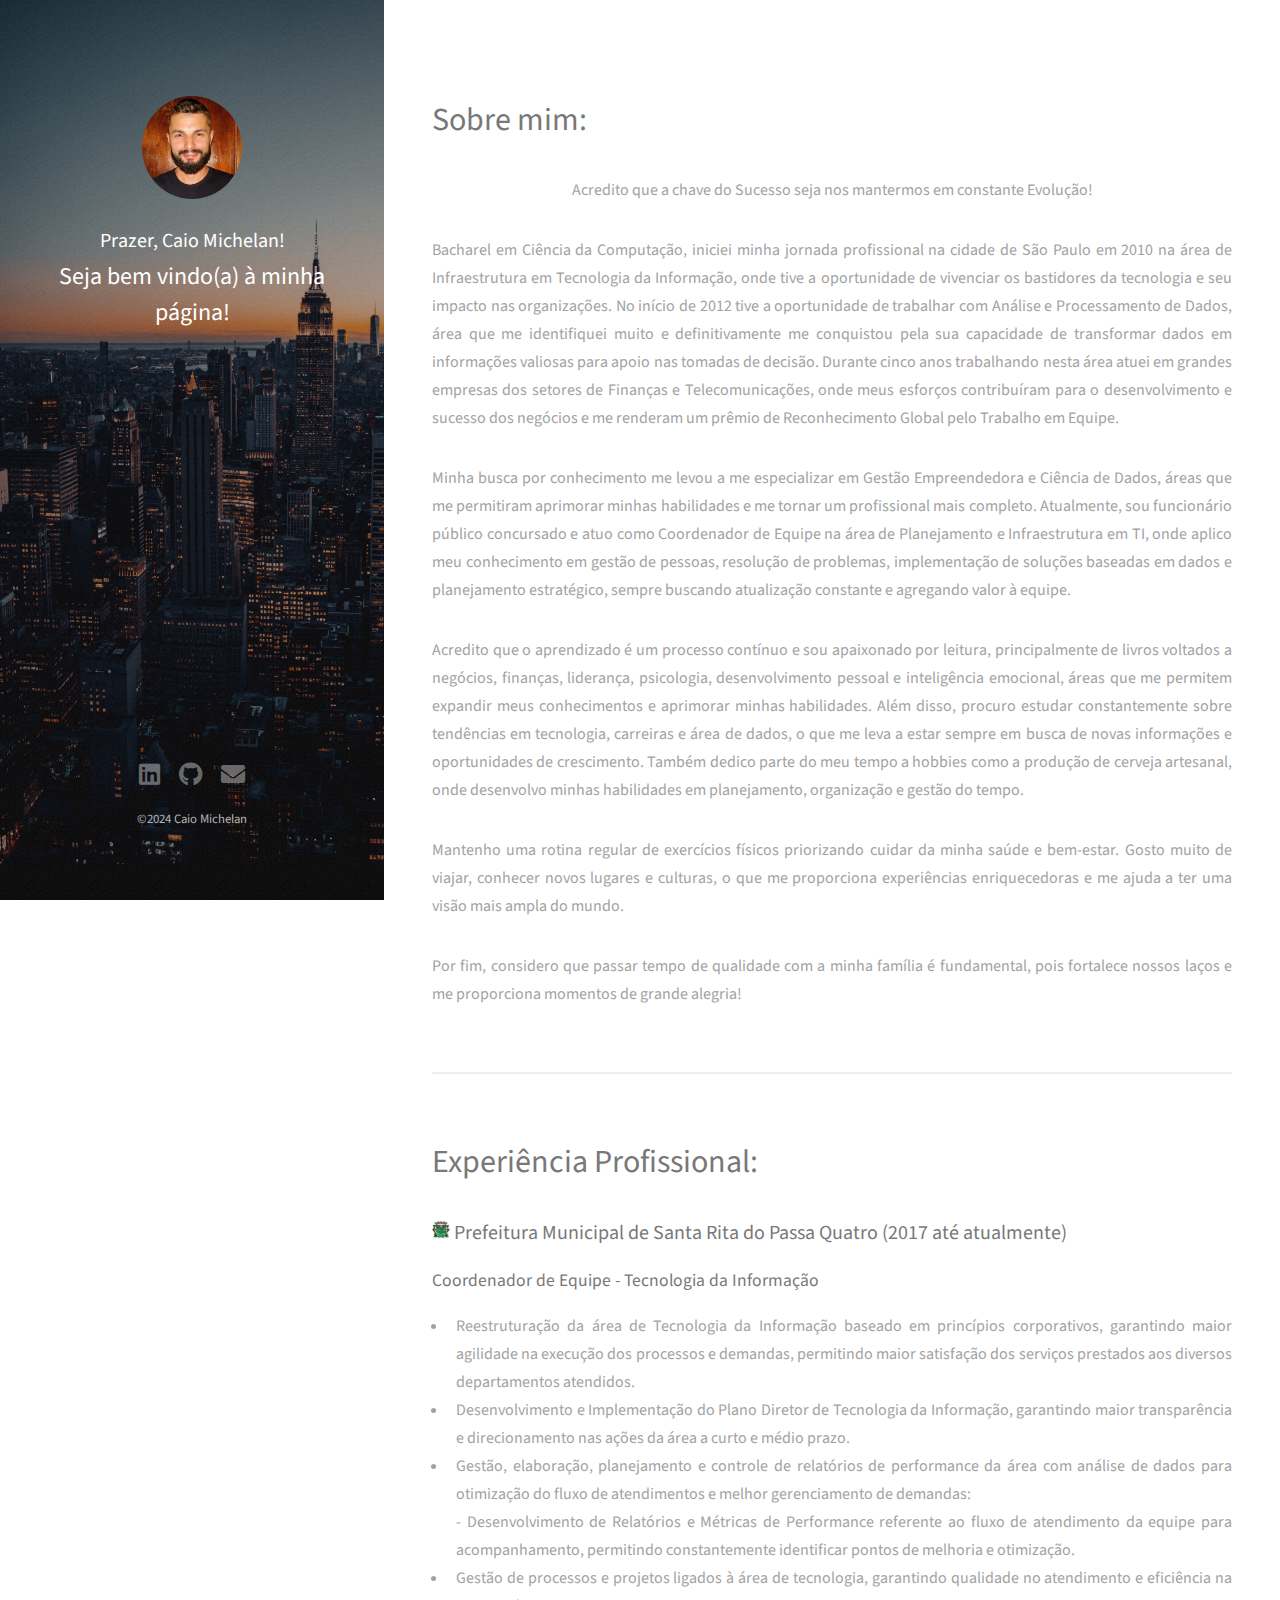
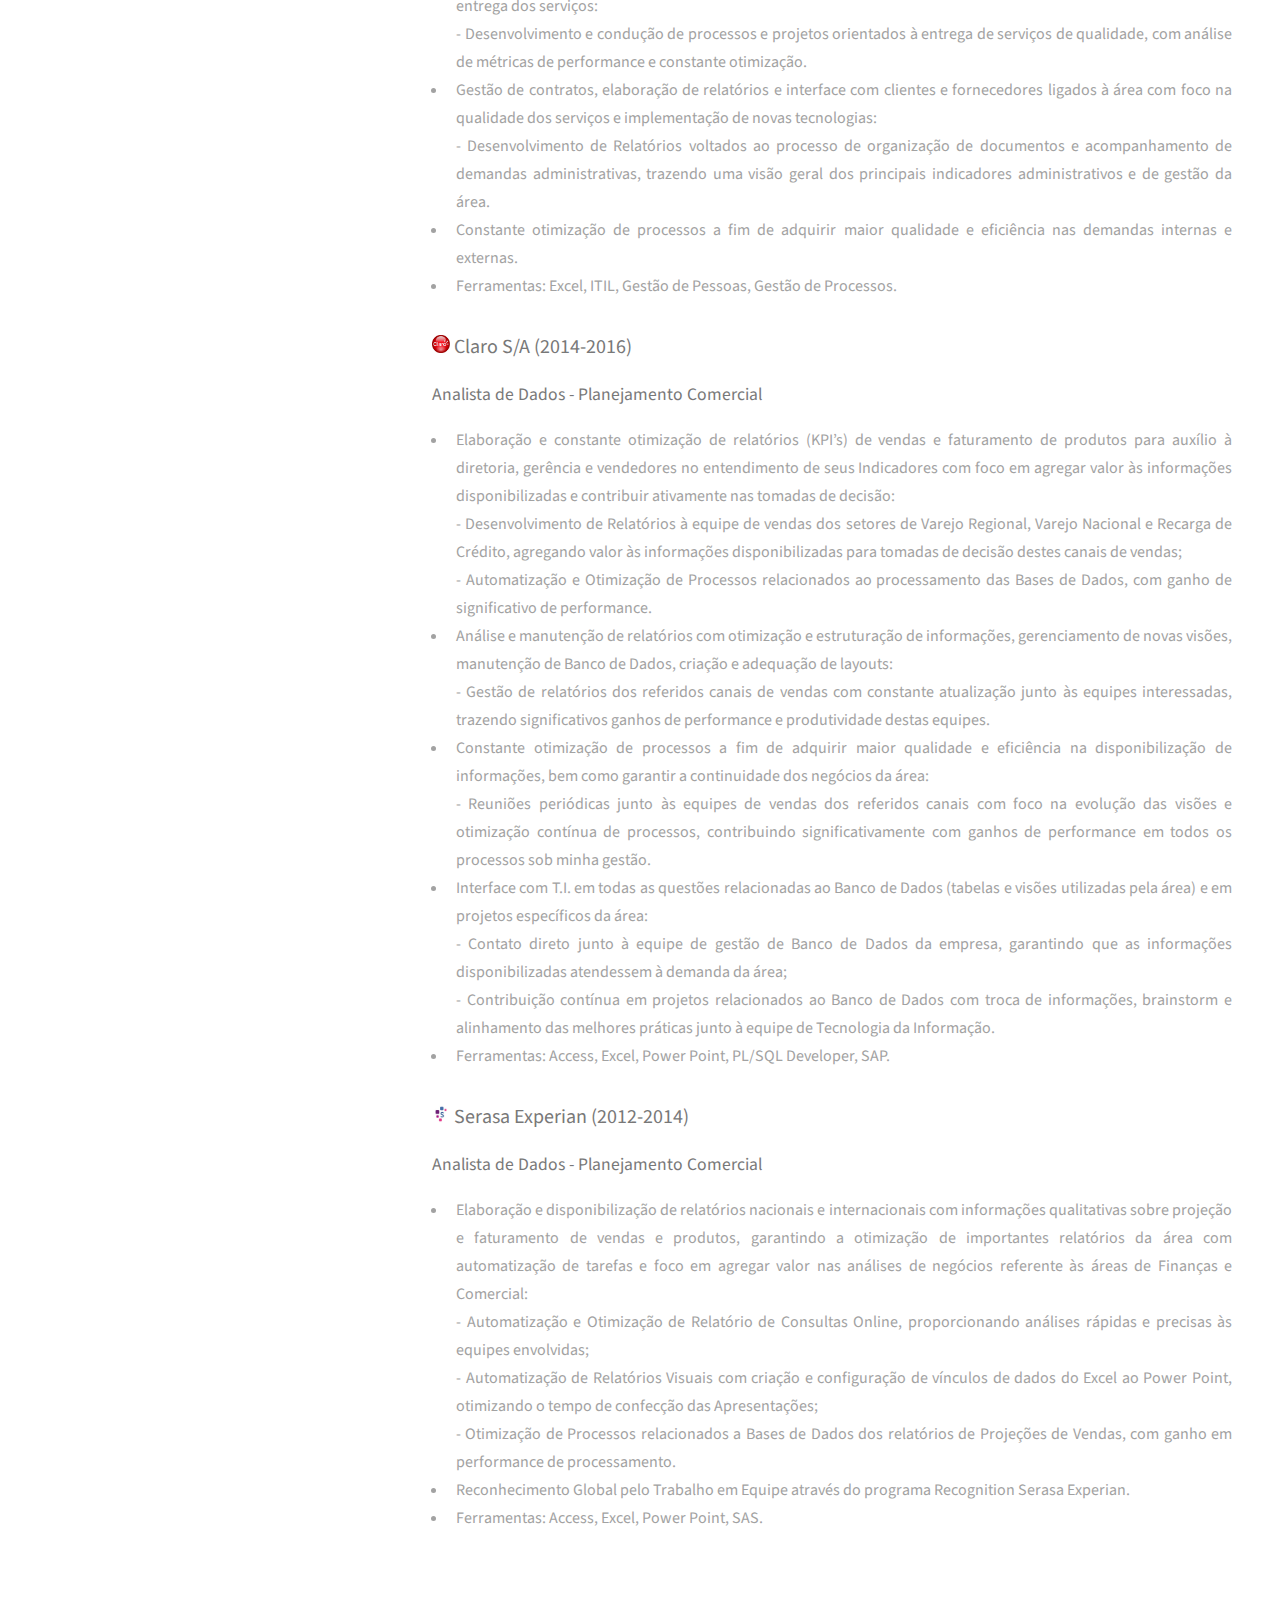
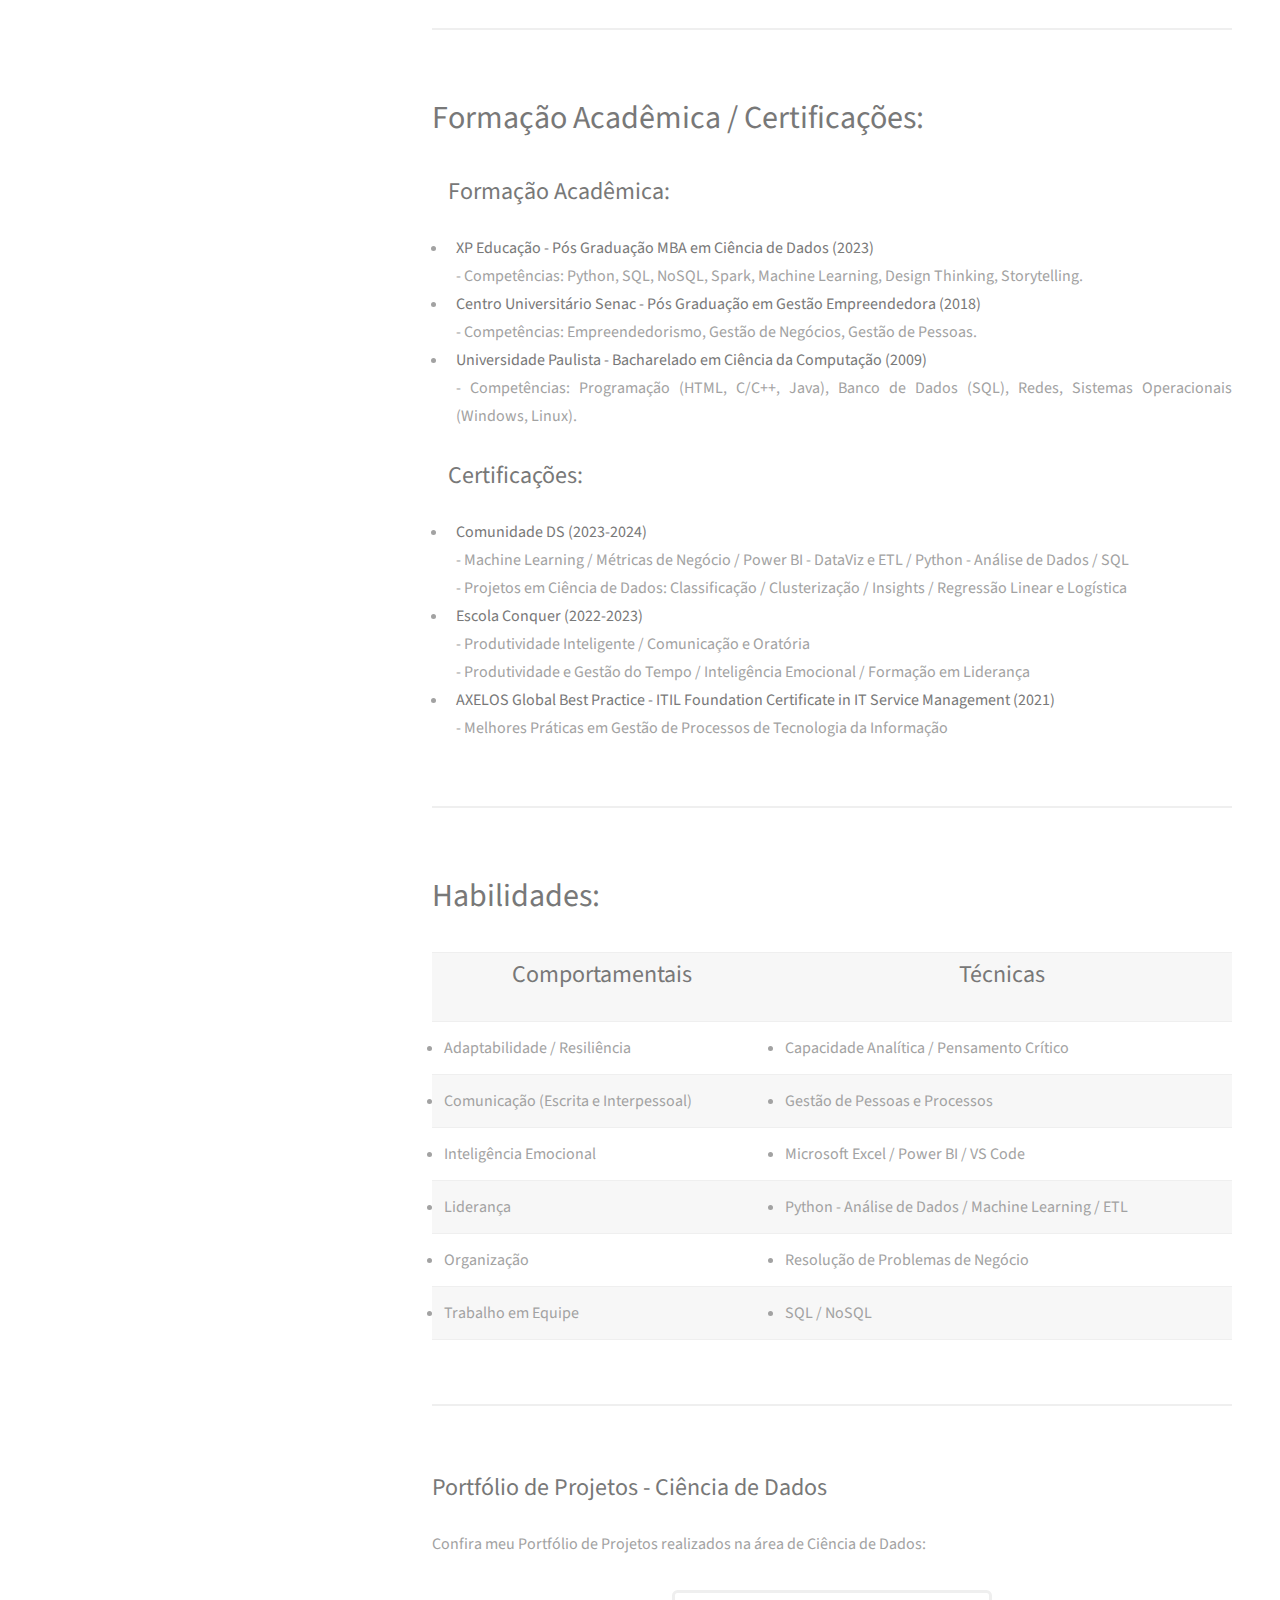
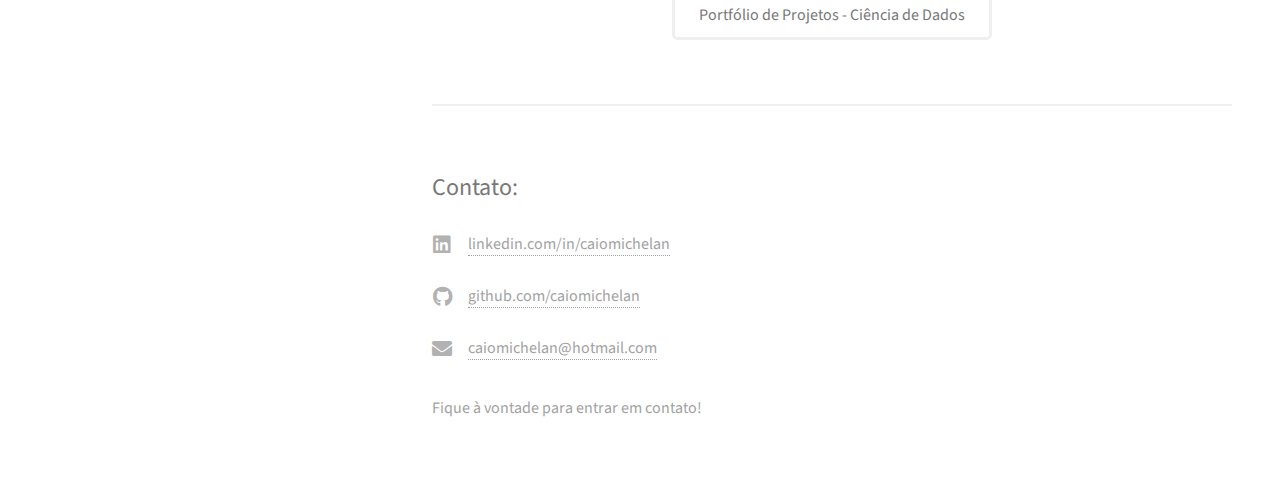
==== commit aa8446cc: "Update index.html" ====
--- a/index.html
+++ b/index.html
@@ -69,6 +69,10 @@
 							<h3> <img src="images/Prefeitura_Santa_Rita.jpg" width="18" height="18" /> Prefeitura Municipal de Santa Rita do Passa Quatro (2017 até atualmente)</h3>
 							<h4>Coordenador de Equipe - Tecnologia da Informação</h4>
 							<ul>
+								<li Align="justify">Reestruturação da área de Tecnologia da Informação baseado em princípios corporativos, garantindo maior agilidade na execução 
+									dos processos e demandas, permitindo maior satisfação dos serviços prestados aos diversos departamentos atendidos.</li>
+								<li Align="justify">Desenvolvimento e Implementação do Plano Diretor de Tecnologia da Informação, garantindo maior transparência e direcionamento 
+									nas ações da área a curto e médio prazo.</li>
 								<li Align="justify">Gestão, elaboração, planejamento e controle de relatórios de performance da área com análise de dados para otimização 
 									do fluxo de atendimentos e melhor gerenciamento de demandas: <br />
 									- Desenvolvimento de Relatórios e Métricas de Performance referente ao fluxo de atendimento da equipe para acompanhamento, 
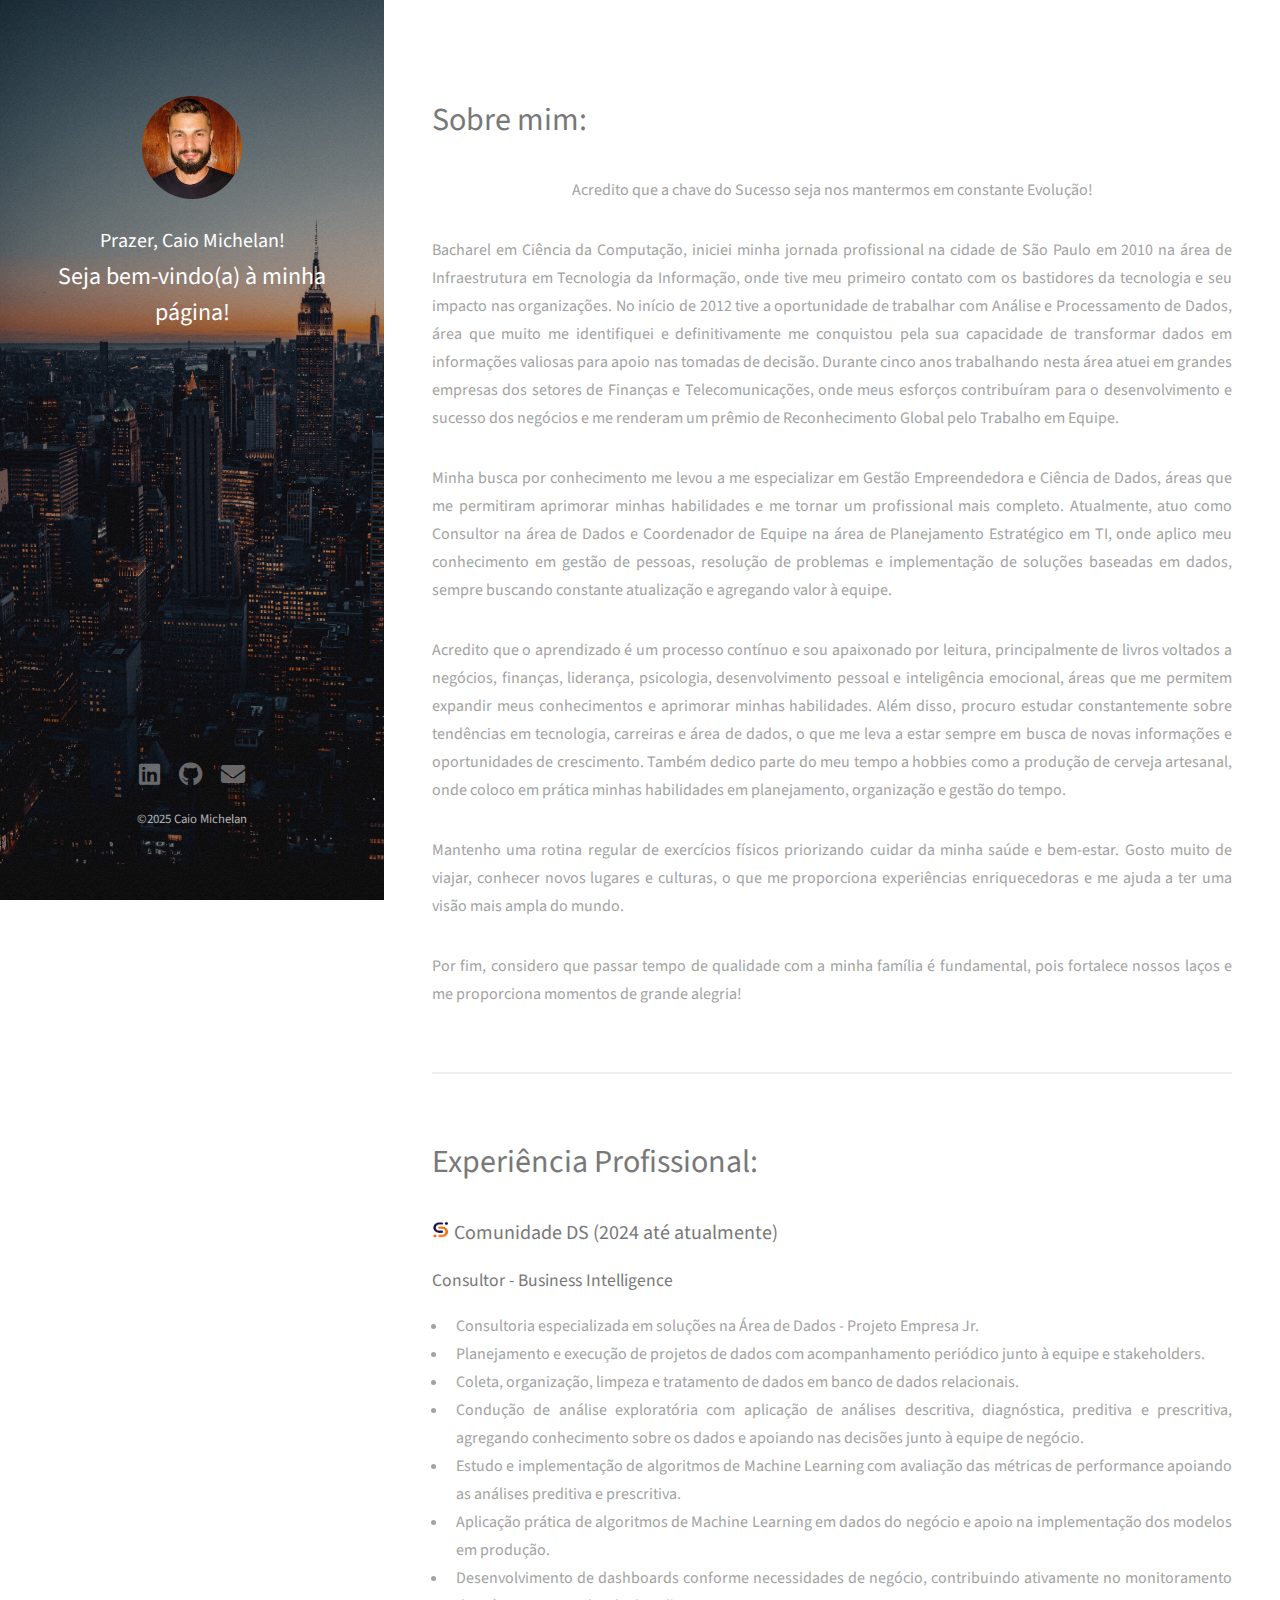
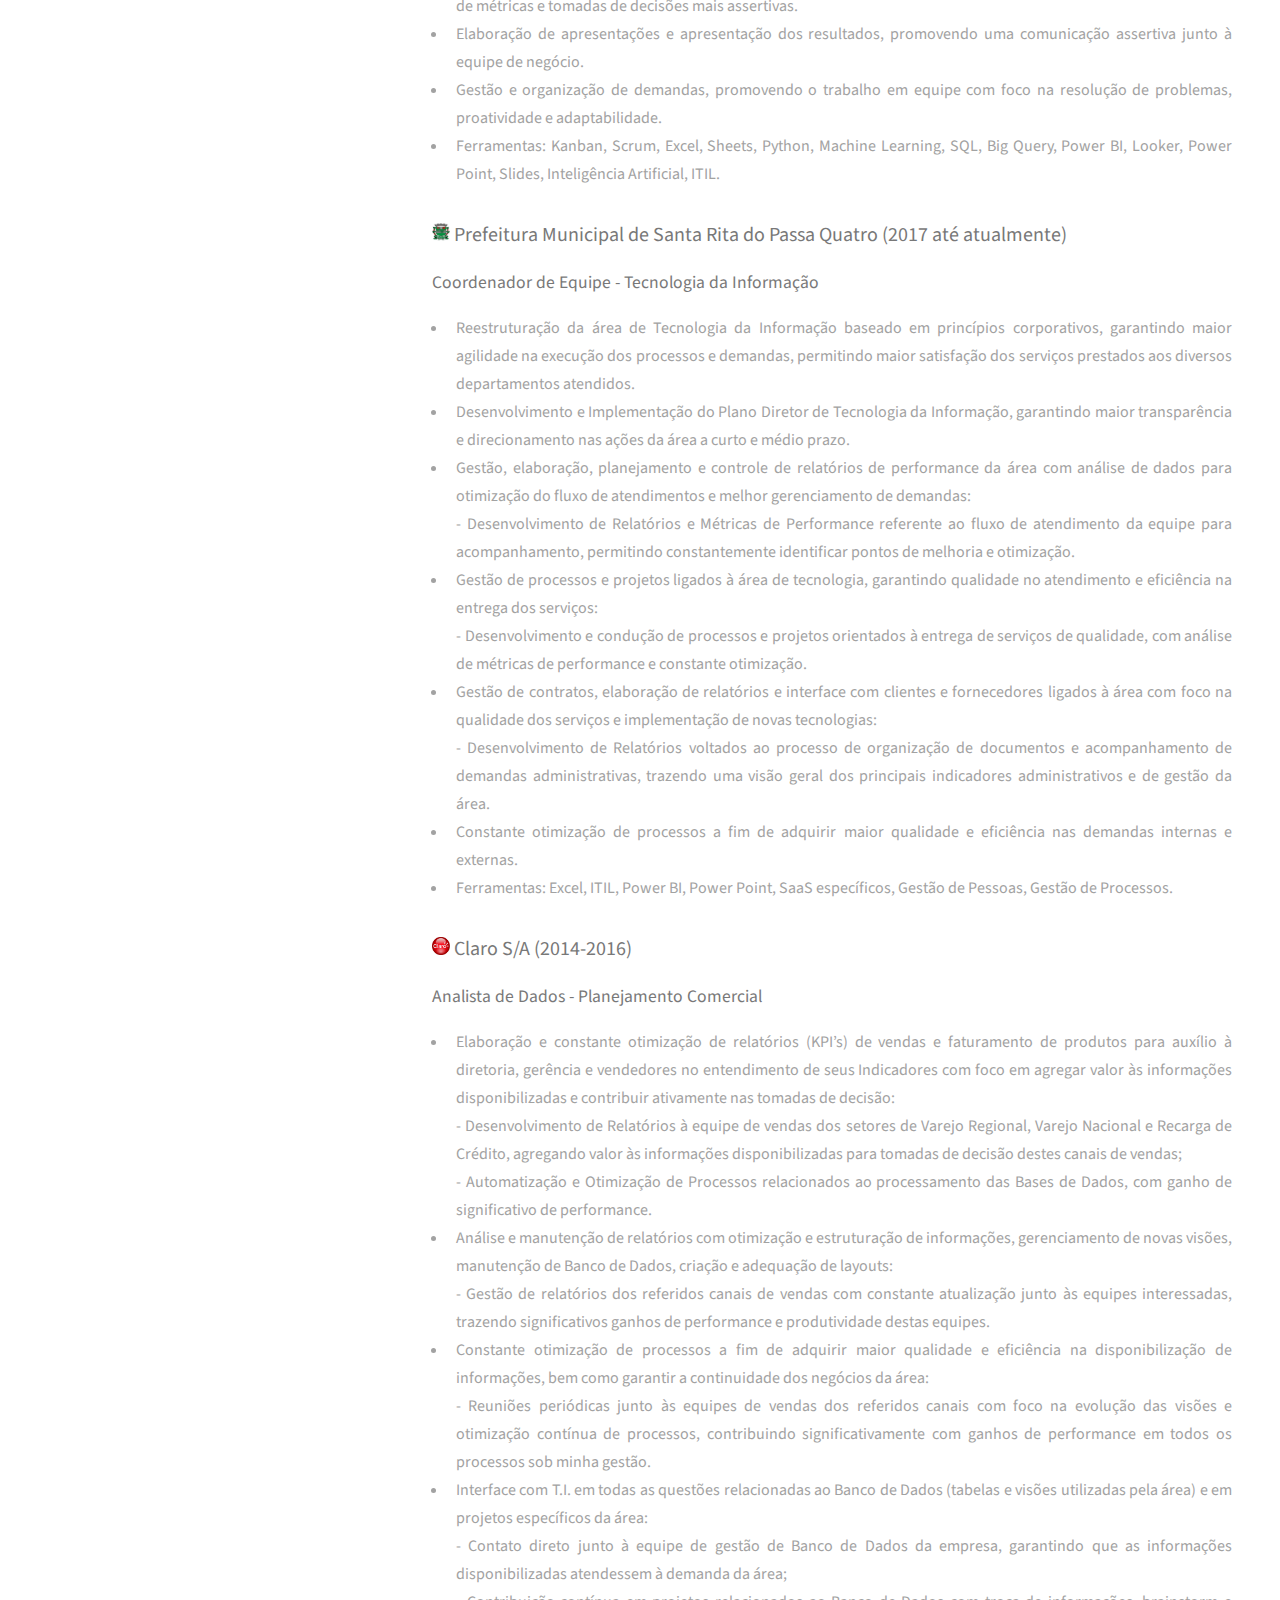
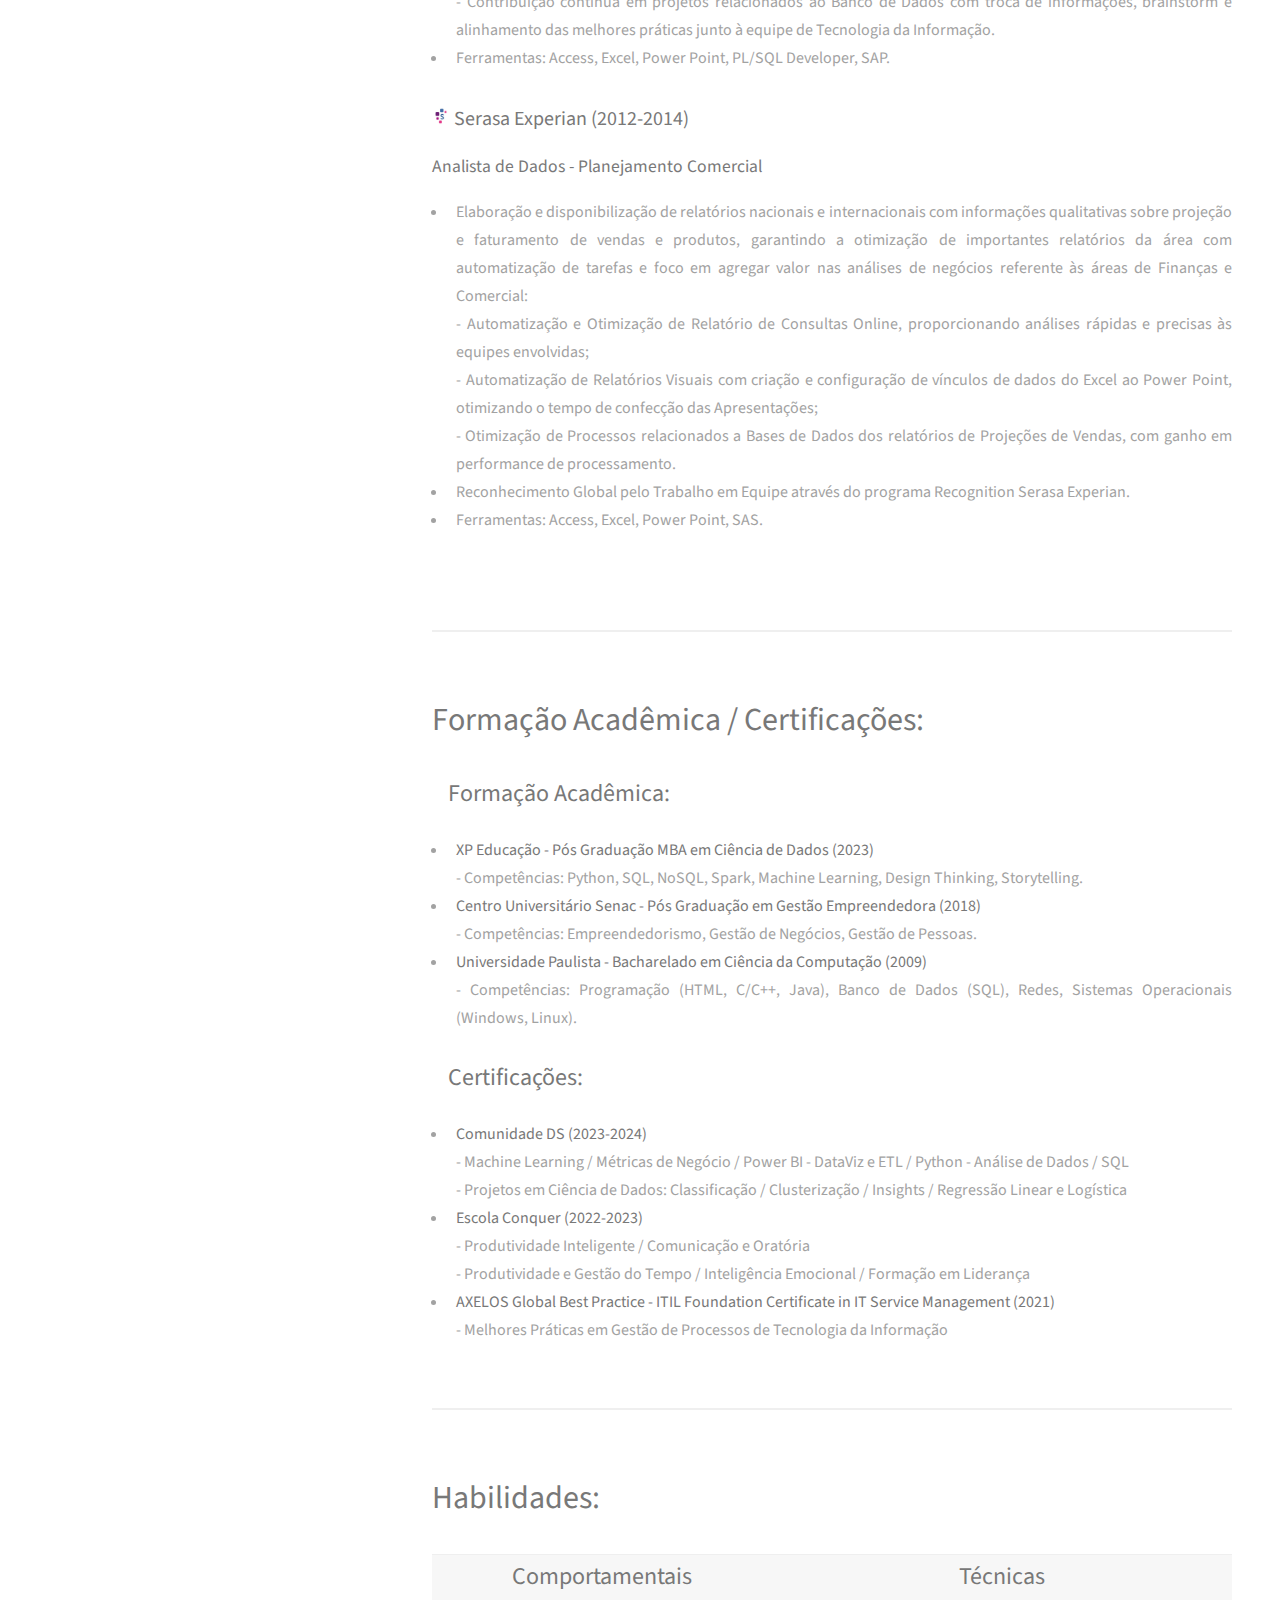
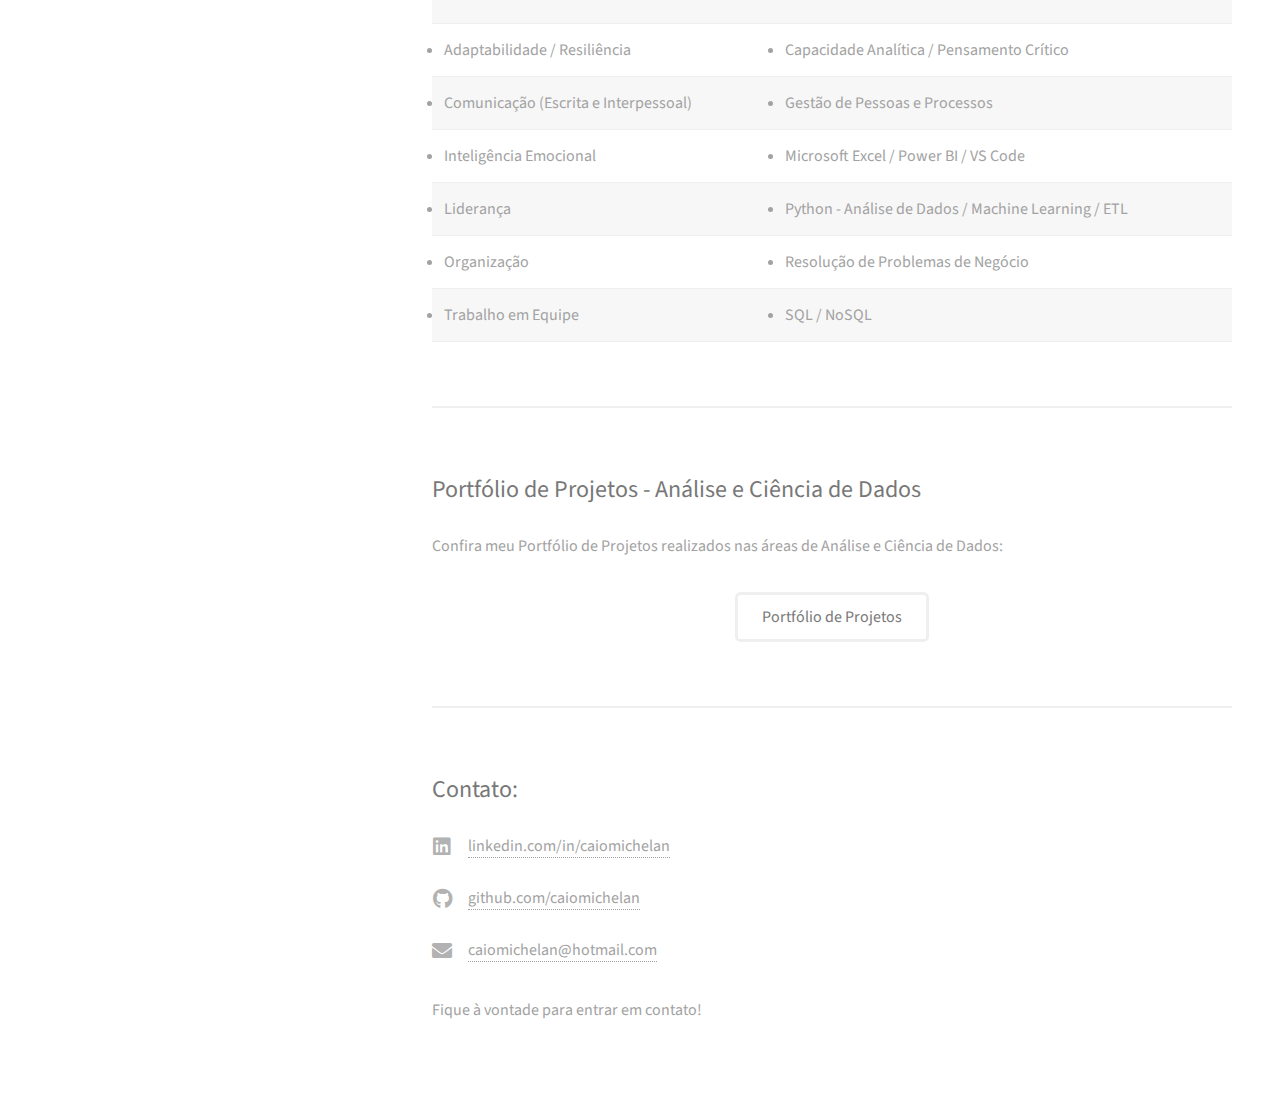
==== commit 3569606b: "Update index.html" ====
--- a/index.html
+++ b/index.html
@@ -18,7 +18,7 @@
 				<div class="inner" Align="center">
 					<a href="index.html" class="image avatar"><img src="images/caio_michelan.jpg" alt="" /></a>
 					<h1 Align="center"><strong>Prazer, Caio Michelan!<br /></strong></h1>
-						<h2 Align="center">Seja bem vindo(a) à minha página!<br /></h2>
+						<h2 Align="center">Seja bem-vindo(a) à minha página!<br /></h2>
 				</div>
 			</header>
 
@@ -32,23 +32,23 @@
 						</header>
 						<p Align="center">Acredito que a chave do Sucesso seja nos mantermos em constante Evolução!</p>
 
-						<p Align="justify">Bacharel em Ciência da Computação, iniciei minha jornada profissional na cidade de São Paulo em 2010 na área de Infraestrutura 
-							em Tecnologia da Informação, onde tive a oportunidade de vivenciar os bastidores da tecnologia e seu impacto nas organizações. No início de 2012 
-							tive a oportunidade de trabalhar com Análise e Processamento de Dados, área que me identifiquei muito e definitivamente me conquistou pela sua 
-							capacidade de transformar dados em informações valiosas para apoio nas tomadas de decisão. Durante cinco anos trabalhando nesta área atuei em grandes 
-							empresas dos setores de Finanças e Telecomunicações, onde meus esforços contribuíram para o desenvolvimento e sucesso dos negócios e me renderam 
-							um prêmio de Reconhecimento Global pelo Trabalho em Equipe.</p>
+						<p Align="justify">Bacharel em Ciência da Computação, iniciei minha jornada profissional na cidade de São Paulo em 2010 na área de Infraestrutura em 
+							Tecnologia da Informação, onde tive meu primeiro contato com os bastidores da tecnologia e seu impacto nas organizações. No início de 2012 tive 
+							a oportunidade de trabalhar com Análise e Processamento de Dados, área que muito me identifiquei e definitivamente me conquistou pela sua capacidade 
+							de transformar dados em informações valiosas para apoio nas tomadas de decisão. Durante cinco anos trabalhando nesta área atuei em grandes empresas dos 
+							setores de Finanças e Telecomunicações, onde meus esforços contribuíram para o desenvolvimento e sucesso dos negócios e me renderam um prêmio de 
+							Reconhecimento Global pelo Trabalho em Equipe.</p>
 
 						<p Align="justify">Minha busca por conhecimento me levou a me especializar em Gestão Empreendedora e Ciência de Dados, áreas que me permitiram aprimorar 
-							minhas habilidades e me tornar um profissional mais completo. Atualmente, sou funcionário público concursado e atuo como Coordenador de Equipe na área 
-							de Planejamento e Infraestrutura em TI, onde aplico meu conhecimento em gestão de pessoas, resolução de problemas, implementação de soluções baseadas 
-							em dados e planejamento estratégico, sempre buscando atualização constante e agregando valor à equipe.</p>
+							minhas habilidades e me tornar um profissional mais completo. Atualmente, atuo como Consultor na área de Dados e Coordenador de Equipe na área de 
+							Planejamento Estratégico em TI, onde aplico meu conhecimento em gestão de pessoas, resolução de problemas e implementação de soluções baseadas em 
+							dados, sempre buscando constante atualização e agregando valor à equipe.</p>
 							
 						<p Align="justify">Acredito que o aprendizado é um processo contínuo e sou apaixonado por leitura, principalmente de livros voltados a negócios, finanças, 
 							liderança, psicologia, desenvolvimento pessoal e inteligência emocional, áreas que me permitem expandir meus conhecimentos e aprimorar minhas habilidades. 
-							Além disso, procuro estudar constantemente sobre tendências em tecnologia, carreiras e área de dados, o que me leva a estar sempre em busca de novas 
-							informações e oportunidades de crescimento. Também dedico parte do meu tempo a hobbies como a produção de cerveja artesanal, onde desenvolvo minhas 
-							habilidades em planejamento, organização e gestão do tempo.</p>
+							Além disso, procuro estudar constantemente sobre tendências em tecnologia, carreiras e área de dados, o que me leva a estar sempre em busca de novas informações 
+							e oportunidades de crescimento. Também dedico parte do meu tempo a hobbies como a produção de cerveja artesanal, onde coloco em prática minhas habilidades em 
+							planejamento, organização e gestão do tempo.</p>
 						
 						<p Align="justify">Mantenho uma rotina regular de exercícios físicos priorizando cuidar da minha saúde e bem-estar. Gosto muito de viajar, conhecer novos 
 							lugares e culturas, o que me proporciona experiências enriquecedoras e me ajuda a ter uma visão mais ampla do mundo.</p>
@@ -66,6 +66,25 @@
 					</header>
 					<div class="row">
 						<div>
+							<h3> <img src="images/Comunidade_DS.jpg" width="18" height="18" /> Comunidade DS (2024 até atualmente)</h3>
+							<h4>Consultor - Business Intelligence</h4>
+							<ul>
+								<li Align="justify">Consultoria especializada em soluções na Área de Dados - Projeto Empresa Jr.</li>
+								<li Align="justify">Planejamento e execução de projetos de dados com acompanhamento periódico junto à equipe e stakeholders.</li>
+								<li Align="justify">Coleta, organização, limpeza e tratamento de dados em banco de dados relacionais.</li>
+								<li Align="justify">Condução de análise exploratória com aplicação de análises descritiva, diagnóstica, preditiva e 
+									prescritiva, agregando conhecimento sobre os dados e apoiando nas decisões junto à equipe de negócio.</li>
+								<li Align="justify">Estudo e implementação de algoritmos de Machine Learning com avaliação das métricas de performance 
+									apoiando as análises preditiva e prescritiva.</li>
+								<li Align="justify">Aplicação prática de algoritmos de Machine Learning em dados do negócio e apoio na implementação dos modelos em produção.</li>
+								<li Align="justify">Desenvolvimento de dashboards conforme necessidades de negócio, contribuindo ativamente no monitoramento 
+									de métricas e tomadas de decisões mais assertivas.</li>
+								<li Align="justify">Elaboração de apresentações e apresentação dos resultados, promovendo uma comunicação assertiva junto à equipe de negócio.</li>
+								<li Align="justify">Gestão e organização de demandas, promovendo o trabalho em equipe com foco na resolução de problemas, proatividade e adaptabilidade.</li>
+								<li Align="justify">Ferramentas: Kanban, Scrum, Excel, Sheets, Python, Machine Learning, SQL, Big Query, Power BI, 
+									Looker, Power Point, Slides, Inteligência Artificial, ITIL.</li>
+							</ul>
+
 							<h3> <img src="images/Prefeitura_Santa_Rita.jpg" width="18" height="18" /> Prefeitura Municipal de Santa Rita do Passa Quatro (2017 até atualmente)</h3>
 							<h4>Coordenador de Equipe - Tecnologia da Informação</h4>
 							<ul>
@@ -84,7 +103,7 @@
 									- Desenvolvimento de Relatórios voltados ao processo de organização de documentos e acompanhamento de demandas administrativas, 
 									trazendo uma visão geral dos principais indicadores administrativos e de gestão da área.</li>
 								<li Align="justify">Constante otimização de processos a fim de adquirir maior qualidade e eficiência nas demandas internas e externas.</li>
-								<li Align="justify">Ferramentas: Excel, ITIL, Gestão de Pessoas, Gestão de Processos.</li>
+								<li Align="justify">Ferramentas: Excel, ITIL, Power BI, Power Point, SaaS específicos, Gestão de Pessoas, Gestão de Processos.</li>
 							</ul>
 							<h3> <img src="images/Claro.jpg" width="18" height="18" /> Claro S/A (2014-2016)</h3>
 							<h4>Analista de Dados - Planejamento Comercial</h4>
@@ -192,9 +211,9 @@
 
 				<!-- Portfolio -->
 					 <section id="five">
-						<h2>Portfólio de Projetos - Ciência de Dados</h2>								
-						<p Align="justify">Confira meu Portfólio de Projetos realizados na área de Ciência de Dados:</p>
-						<p Align="center"><a href="portfolio.html" class="button">Portfólio de Projetos - Ciência de Dados</a></p>						
+						<h2>Portfólio de Projetos - Análise e Ciência de Dados</h2>								
+						<p Align="justify">Confira meu Portfólio de Projetos realizados nas áreas de Análise e Ciência de Dados:</p>
+						<p Align="center"><a href="portfolio.html" class="button">Portfólio de Projetos</a></p>						
 					</section>
 				
 				<!-- Contact -->
@@ -232,7 +251,7 @@
 					</ul>
 					<ul class="copyright">
 						<p>
-							&copy;2024 Caio Michelan <br />
+							&copy;2025 Caio Michelan <br />
 						</p>
 					</ul>
 				</div>
@@ -248,4 +267,3 @@
 	
 	</body>
 </html>
-
